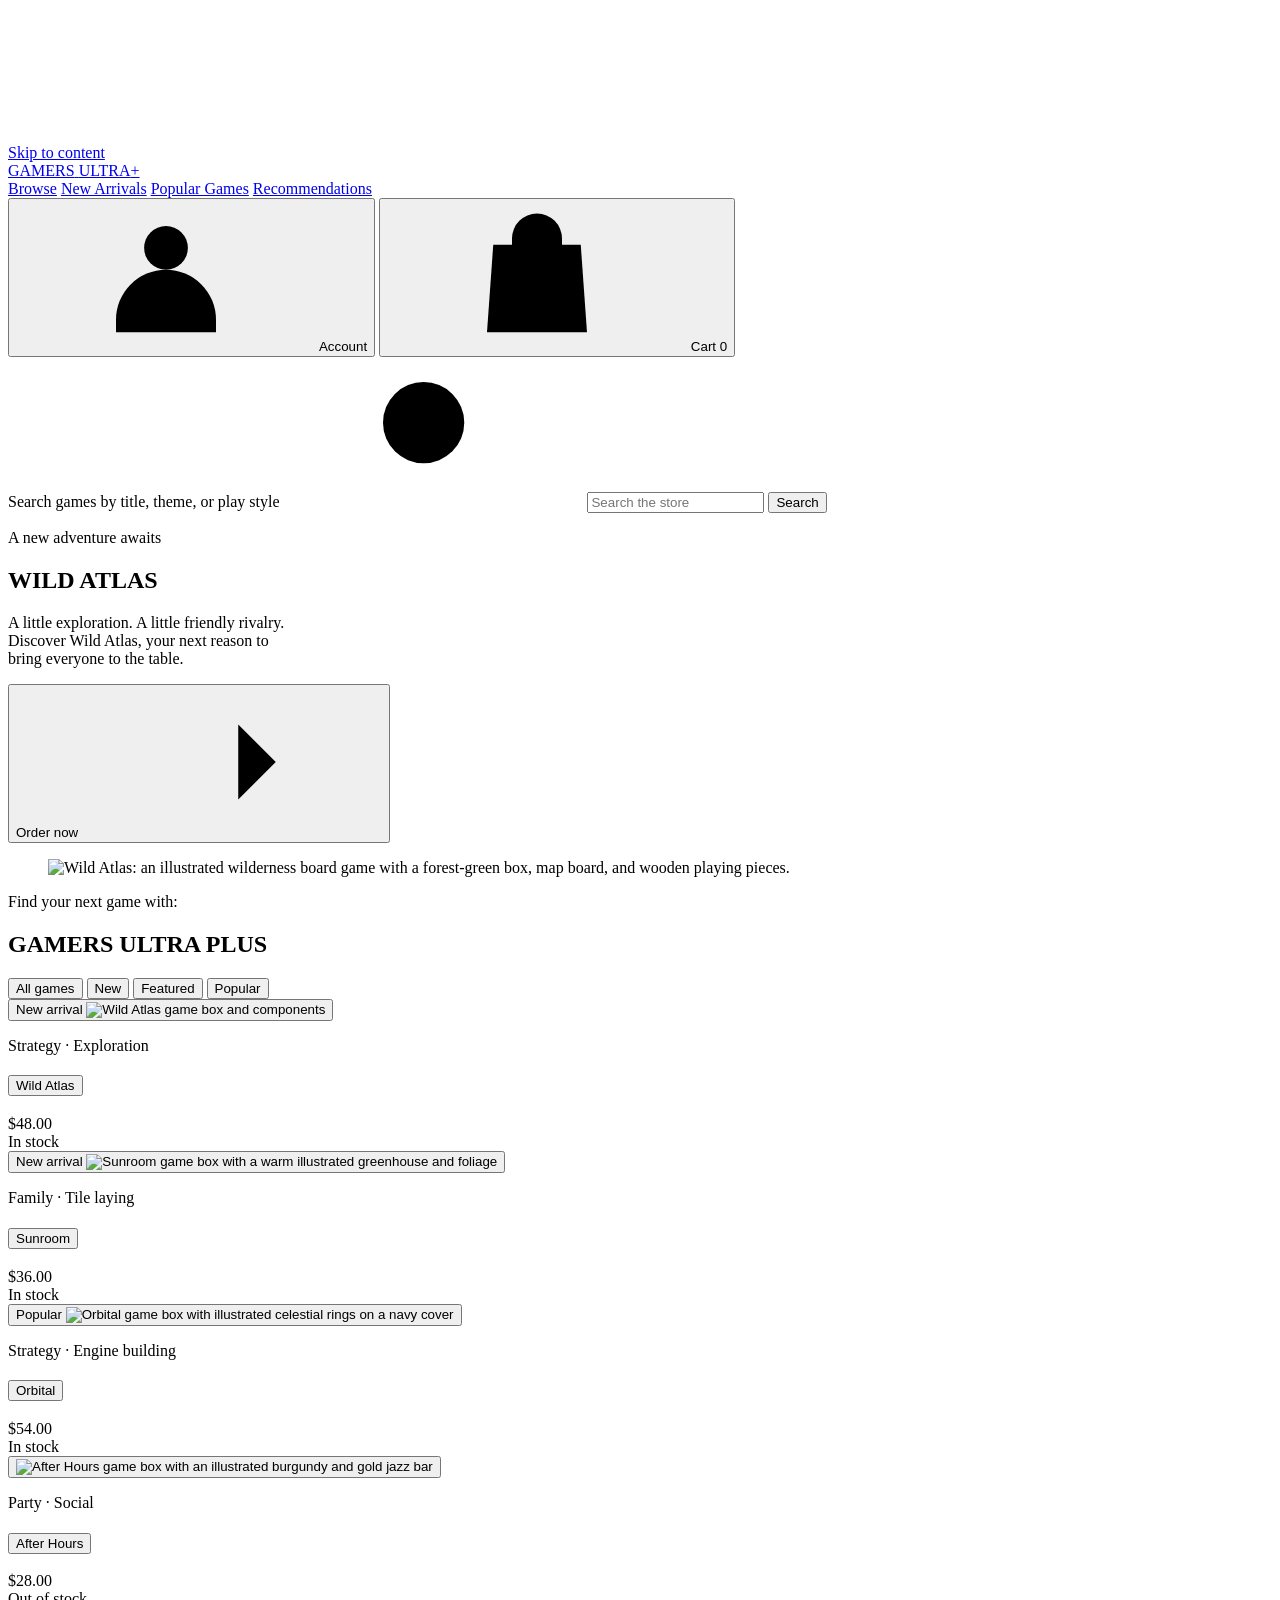
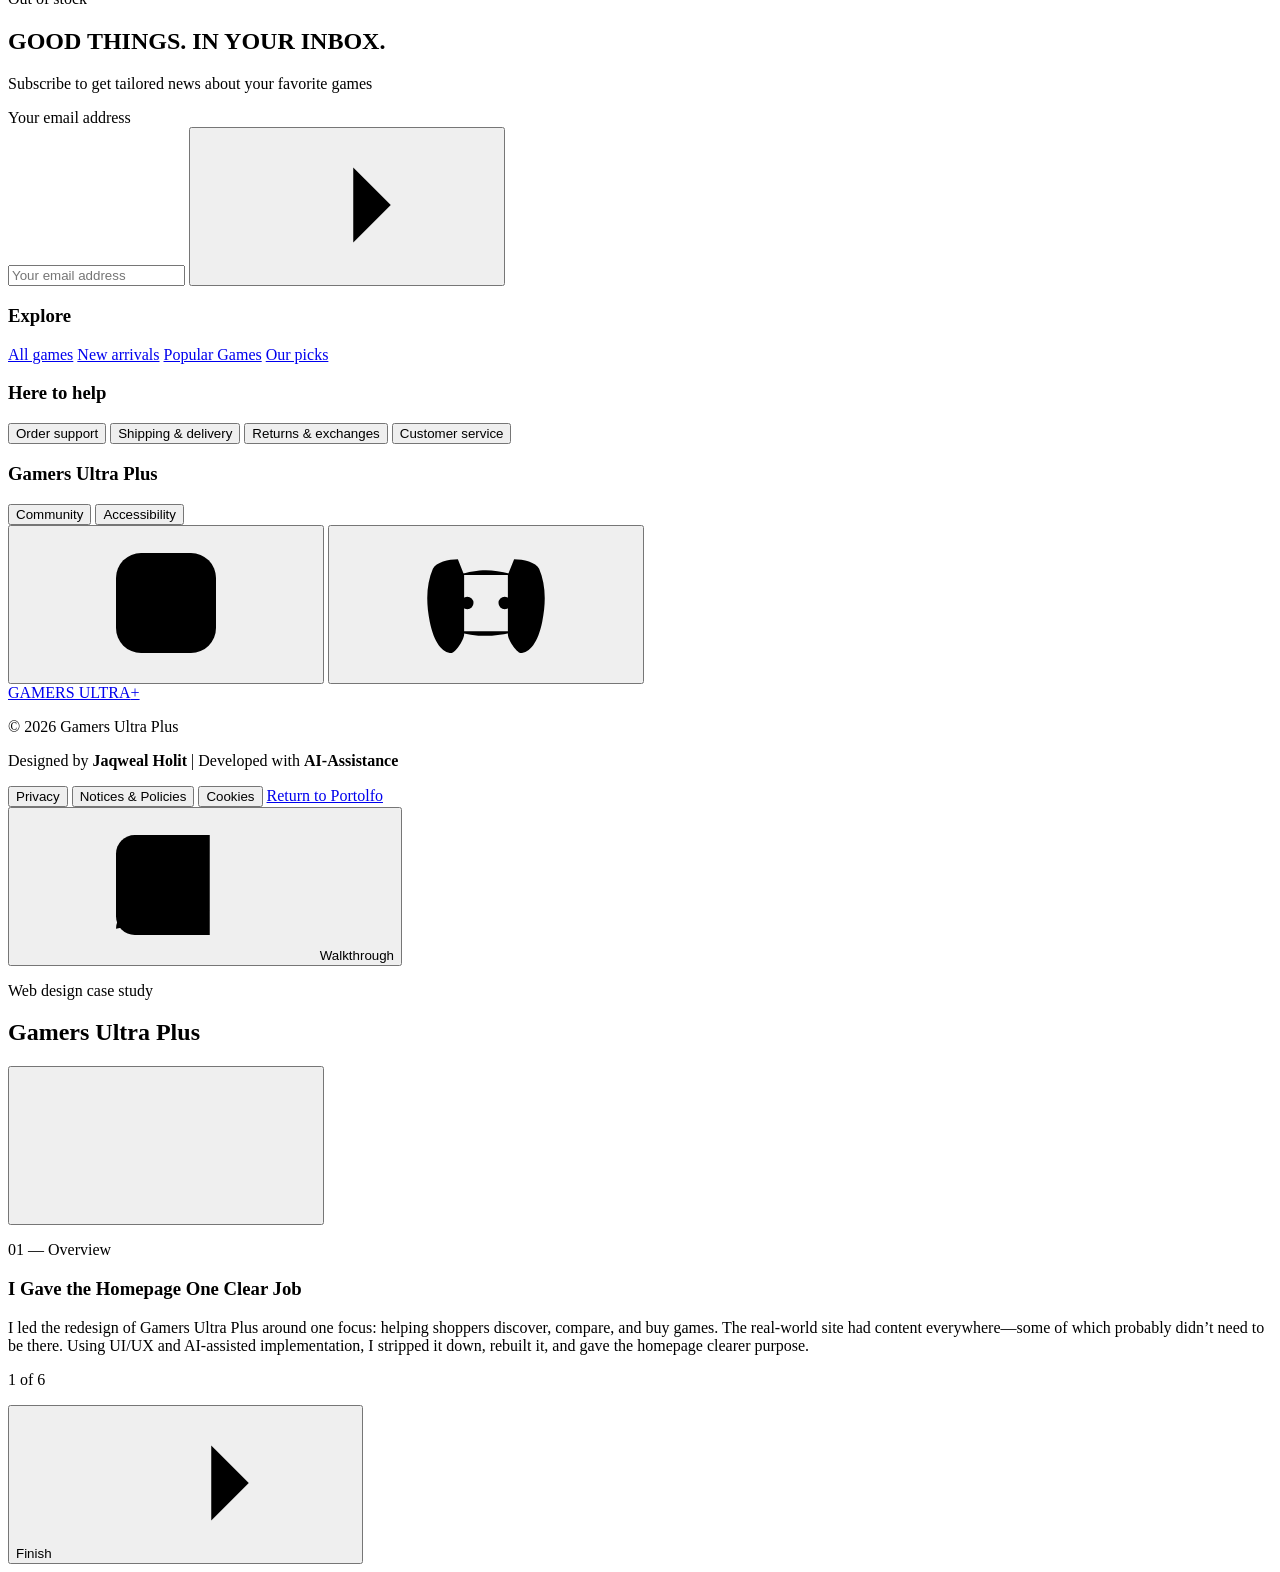
==== page/gup/index.html @ 357ac8dd "v3.2.4 Update Updating copy on portfolio and projects." ====
<!doctype html>
<html lang="en">
<head>
  <meta charset="UTF-8">
  <meta name="viewport" content="width=device-width, initial-scale=1">
  <meta name="theme-color" content="#17181B">
  <meta name="description" content="Find your next tabletop favourite at Gamers Ultra Plus. Discover a considered collection of board games for a great night around the table.">
  <title>Gamers Ultra Plus — Good games. Great company.</title>
  <link rel="icon" type="image/svg+xml" href="data:image/svg+xml,%3Csvg xmlns='http://www.w3.org/2000/svg' viewBox='0 0 32 32'%3E%3Crect width='32' height='32' fill='%2317181B'/%3E%3Cpath d='M14 6h4v8h8v4h-8v8h-4v-8H6v-4h8z' fill='%23F05A28'/%3E%3C/svg%3E">
  <link rel="preconnect" href="https://fonts.googleapis.com">
  <link rel="preconnect" href="https://fonts.gstatic.com" crossorigin>
  <link href="https://fonts.googleapis.com/css2?family=Barlow+Condensed:wght@600;700;800&family=Inter:wght@400;500;600;700&display=swap" rel="stylesheet">
  <link rel="stylesheet" href="../../css/motion.css">
  <link rel="stylesheet" href="../../css/gup.css">
</head>
<body>
  <a class="skip-link" href="#main">Skip to content</a>
  <!-- Reusable interface icons. Product artwork lives in assets/images. -->
  <svg class="icon-definitions" xmlns="http://www.w3.org/2000/svg" aria-hidden="true">
    <symbol id="i-search" viewBox="0 0 24 24"><circle cx="10.5" cy="10.5" r="6.5"/><path d="m16 16 5 5"/></symbol>
    <symbol id="i-person" viewBox="0 0 24 24"><circle cx="12" cy="7.5" r="3.5"/><path d="M4 21v-2a8 8 0 0 1 16 0v2"/></symbol>
    <symbol id="i-bag" viewBox="0 0 24 24"><path d="M5 7h14l1 14H4L5 7Z"/><path d="M8 8V6a4 4 0 0 1 8 0v2"/></symbol>
    <symbol id="i-arrow" viewBox="0 0 24 24"><path d="M4 12h15m-6-6 6 6-6 6"/></symbol>
    <symbol id="i-close" viewBox="0 0 24 24"><path d="m6 6 12 12M6 18 18 6"/></symbol>
    <symbol id="i-book-2" viewBox="0 0 24 24"><path d="M19 4v16H7a3 3 0 0 1-3-3V7a3 3 0 0 1 3-3h12Z"/><path d="M19 16H7a3 3 0 0 0-3 3"/></symbol>
    <symbol id="i-instagram" viewBox="0 0 24 24"><path d="M4 8a4 4 0 0 1 4-4h8a4 4 0 0 1 4 4v8a4 4 0 0 1-4 4H8a4 4 0 0 1-4-4Z"/><path d="M9 12a3 3 0 1 0 6 0 3 3 0 0 0-6 0"/><path d="M16.5 7.5v.01"/></symbol>
    <symbol id="i-discord" viewBox="0 0 24 24"><path d="M8 12a1 1 0 1 0 2 0 1 1 0 0 0-2 0M14 12a1 1 0 1 0 2 0 1 1 0 0 0-2 0"/><path d="M7.5 7.5c3.5-1 5.5-1 9 0M7 16.5c3.5 1 6.5 1 10 0"/><path d="M15.5 17c0 1 1.5 3 2 3 1.5 0 2.833-1.667 3.5-5 .667-3.333.5-6.167-.5-8.5-.5-1-2.5-1.5-4-1.5l-1 2.5M8.5 17c0 1-1.5 3-2 3-1.5 0-2.833-1.667-3.5-5C2.333 11.667 2.5 8.833 3.5 6.5c.5-1 2.5-1.5 4-1.5l1 2.5"/></symbol>
  </svg>

  <header class="site-header">
    <div class="header-main page-width">
      <div class="brand-navigation">
        <a class="wordmark" href="#" aria-label="Gamers Ultra Plus home">
          <span>GAMERS</span>
          <span>ULTRA<span class="brand-plus">+</span></span>
        </a>
        <nav class="primary-nav" aria-label="Primary navigation">
          <a href="#collection" data-nav-filter="all">Browse</a>
          <a href="#collection" data-nav-filter="new">New Arrivals</a>
          <a href="#collection" data-nav-filter="popular">Popular Games</a>
          <a href="#collection" data-nav-filter="featured">Recommendations</a>
        </nav>
      </div>
      <div class="header-actions">
        <button class="header-action" type="button" data-info="account">
          <svg class="icon" aria-hidden="true"><use href="#i-person"/></svg>
          <span>Account</span>
        </button>
        <button class="header-action" id="open-cart" type="button" aria-haspopup="dialog">
          <svg class="icon" aria-hidden="true"><use href="#i-bag"/></svg>
          <span>Cart</span>
          <span class="cart-count" id="cart-count">0</span>
        </button>
      </div>
    </div>
    <div class="search-row page-width">
      <form class="search" id="search-form" role="search">
        <label class="sr-only" for="search-input">Search games by title, theme, or play style</label>
        <svg class="icon" aria-hidden="true"><use href="#i-search"/></svg>
        <input id="search-input" type="search" placeholder="Search the store" autocomplete="off" maxlength="100" aria-controls="product-grid">
        <button type="submit">Search</button>
      </form>
    </div>
  </header>

  <main id="main">
    <section class="hero page-width" aria-labelledby="hero-title">
      <div class="hero-copy">
        <p class="eyebrow"><span class="small-rule"></span> A new adventure awaits</p>
        <h1 id="hero-title">WILD ATLAS</h1>
        <p class="hero-description">A little exploration. A little friendly rivalry.<br class="desktop-break"> Discover Wild Atlas, your next reason to<br class="desktop-break"> bring everyone to the table.</p>
        <button class="button button-primary" type="button" data-product="wild-atlas">
          Order now
          <svg class="icon" aria-hidden="true"><use href="#i-arrow"/></svg>
        </button>
      </div>
      <figure class="hero-visual">
        <img src="../../image/wild-atlas.webp" alt="Wild Atlas: an illustrated wilderness board game with a forest-green box, map board, and wooden playing pieces." width="1200" height="800" fetchpriority="high">
      </figure>
    </section>

    <section class="collection page-width" id="collection" aria-labelledby="collection-title">
      <div class="section-heading">
        <p class="eyebrow">Find your next game with:</p>
        <h2 id="collection-title">GAMERS ULTRA PLUS</h2>
      </div>
      <div class="collection-controls">
        <div class="filters" role="group" aria-label="Filter games">
          <button class="filter active" type="button" data-filter="all" aria-pressed="true">All games</button>
          <button class="filter" type="button" data-filter="new" aria-pressed="false">New</button>
          <button class="filter" type="button" data-filter="featured" aria-pressed="false">Featured</button>
          <button class="filter" type="button" data-filter="popular" aria-pressed="false">Popular</button>
          <span class="filter-indicator" aria-hidden="true"></span>
        </div>
      </div>
      <div class="product-grid" id="product-grid">
        <!-- script.js reads product records from these cards, keeping content in one place. -->
        <article class="product-card" data-id="wild-atlas" data-name="Wild Atlas" data-price="48" data-collection="new featured" data-keywords="strategy exploration adventure map wilderness family" data-players="2–4" data-time="45–60" data-age="10+" data-stock="in" data-description="Chart a path through an untamed landscape. Gather resources, connect distant landmarks, and build the most rewarding expedition. An approachable strategy game with a different journey every time you play.">
          <button class="product-image" type="button" data-product="wild-atlas" aria-label="View Wild Atlas">
            <span class="badge">New arrival</span>
            <img src="../../image/wild-atlas.webp" alt="Wild Atlas game box and components" width="1200" height="800" loading="lazy">
          </button>
          <p class="product-type">Strategy · Exploration</p>
          <div class="product-title-row">
            <h3><button type="button" data-product="wild-atlas">Wild Atlas</button></h3>
            <span class="price">$48.00</span>
          </div>
          <div class="product-bottom">
            <span class="availability">In stock</span>
          </div>
        </article>
        <article class="product-card" data-id="sunroom" data-name="Sunroom" data-price="36" data-collection="new featured" data-keywords="family nature plants garden tile laying relaxed" data-players="2–4" data-time="25–35" data-age="8+" data-stock="in" data-description="Make a little room for something green. Arrange plants, catch the best light, and grow a greenhouse full of character. A relaxed tile-laying game with quick turns and plenty of satisfying little decisions.">
          <button class="product-image" type="button" data-product="sunroom" aria-label="View Sunroom">
            <span class="badge">New arrival</span>
            <img src="../../image/sunroom.webp" alt="Sunroom game box with a warm illustrated greenhouse and foliage" width="900" height="900" loading="lazy">
          </button>
          <p class="product-type">Family · Tile laying</p>
          <div class="product-title-row">
            <h3><button type="button" data-product="sunroom">Sunroom</button></h3>
            <span class="price">$36.00</span>
          </div>
          <div class="product-bottom">
            <span class="availability">In stock</span>
          </div>
        </article>
        <article class="product-card" data-id="orbital" data-name="Orbital" data-price="54" data-collection="featured popular" data-keywords="strategy space science planets engine building" data-players="1–4" data-time="60–90" data-age="12+" data-stock="in" data-description="Build a network at the edge of the solar system. Balance precious resources, develop your space station, and time your next launch. A thoughtful engine-building game for solo explorers and competitive crews alike.">
          <button class="product-image" type="button" data-product="orbital" aria-label="View Orbital">
            <span class="badge">Popular</span>
            <img src="../../image/orbital.webp" alt="Orbital game box with illustrated celestial rings on a navy cover" width="900" height="900" loading="lazy">
          </button>
          <p class="product-type">Strategy · Engine building</p>
          <div class="product-title-row">
            <h3><button type="button" data-product="orbital">Orbital</button></h3>
            <span class="price">$54.00</span>
          </div>
          <div class="product-bottom">
            <span class="availability">In stock</span>
          </div>
        </article>
        <article class="product-card" data-id="after-hours" data-name="After Hours" data-price="28" data-collection="popular" data-keywords="party social cards music jazz city friends" data-players="3–8" data-time="20–30" data-age="14+" data-stock="out" data-description="The lights are low, the music is good, and everyone has a story. Read the room, trade clues, and find your people in a quick-playing social card game made for evenings that run a little longer.">
          <button class="product-image" type="button" data-product="after-hours" aria-label="View After Hours">
            <img src="../../image/after-hours.webp" alt="After Hours game box with an illustrated burgundy and gold jazz bar" width="900" height="900" loading="lazy">
          </button>
          <p class="product-type">Party · Social</p>
          <div class="product-title-row">
            <h3><button type="button" data-product="after-hours">After Hours</button></h3>
            <span class="price">$28.00</span>
          </div>
          <div class="product-bottom">
            <span class="availability unavailable">Out of stock</span>
          </div>
        </article>
      </div>
      <div class="empty-state" id="empty-state" hidden>
        <h3>No games found.</h3>
        <p>Try another title or theme, or clear your filters.</p>
        <button class="button button-secondary" id="reset-search" type="button">Show all games</button>
      </div>
      <noscript><p class="noscript-note">Enable JavaScript to search games, view details, or try the demonstration cart.</p></noscript>
    </section>
  </main>

  <footer class="site-footer">
    <div class="footer-dark" id="support">
      <div class="footer-main page-width">
        <div class="newsletter">
          <h2>GOOD THINGS. IN YOUR INBOX.</h2>
          <p>Subscribe to get tailored news about your favorite games</p>
          <form id="newsletter-form">
            <label class="sr-only" for="newsletter-email">Your email address</label>
            <div class="newsletter-field">
              <input id="newsletter-email" name="email" type="email" placeholder="Your email address" required maxlength="254" autocomplete="off" aria-describedby="newsletter-status">
              <button type="submit" aria-label="Subscribe to the newsletter">
                <svg class="icon" aria-hidden="true"><use href="#i-arrow"/></svg>
              </button>
            </div>
            <p class="newsletter-note" id="newsletter-status" role="status"></p>
          </form>
        </div>
        <div class="footer-column">
          <h3>Explore</h3>
          <a href="#collection" data-nav-filter="all">All games</a>
          <a href="#collection" data-nav-filter="new">New arrivals</a>
          <a href="#collection" data-nav-filter="popular">Popular Games</a>
          <a href="#collection" data-nav-filter="featured">Our picks</a>
        </div>
        <div class="footer-column">
          <h3>Here to help</h3>
          <button type="button" data-info="orders">Order support</button>
          <button type="button" data-info="shipping">Shipping &amp; delivery</button>
          <button type="button" data-info="returns">Returns &amp; exchanges</button>
          <button type="button" data-info="support">Customer service</button>
        </div>
        <div class="footer-column">
          <h3>Gamers Ultra Plus</h3>
          <button type="button" data-info="community">Community</button>
          <button type="button" data-info="accessibility">Accessibility</button>
          <div class="social-links">
            <button type="button" data-info="instagram" aria-label="Instagram">
              <svg class="icon social-icon" aria-hidden="true"><use href="#i-instagram"/></svg>
            </button>
            <button type="button" data-info="discord" aria-label="Discord">
              <svg class="icon social-icon" aria-hidden="true"><use href="#i-discord"/></svg>
            </button>
          </div>
        </div>
      </div>
      <div class="footer-bottom page-width">
        <div>
          <a class="footer-wordmark" href="#" aria-label="Gamers Ultra Plus home">GAMERS ULTRA<span>+</span></a>
          <p>© <span id="year">2026</span> Gamers Ultra Plus</p>
        </div>
        <p class="footer-credit">Designed by <b>Jaqweal Holit</b> | Developed with <b>AI-Assistance</b></p>
        <div class="footer-legal">
          <div>
            <button type="button" data-info="privacy">Privacy</button>
            <button type="button" data-info="terms">Notices & Policies</button>
            <button type="button" data-info="cookies">Cookies</button>
            <a href="../../">Return to Portolfo</a>
          </div>
        </div>
      </div>
    </div>
  </footer>

  <!-- Persistent portfolio case study guide. It stays separate from the retail prototype and can be dismissed at any time. -->
  <button
    class="case-study-launcher"
    id="case-study-launcher"
    type="button"
    aria-controls="case-study-guide"
    aria-expanded="false"
  >
    <svg class="icon" aria-hidden="true"><use href="#i-book-2"/></svg>
    <span>Walkthrough</span>
  </button>

  <aside
    class="case-study-guide"
    id="case-study-guide"
    aria-labelledby="case-study-title"
    aria-hidden="true"
    inert
  >
    <header class="case-study-header">
      <div>
        <p class="case-study-kicker">Web design case study</p>
        <h2 id="case-study-title">Gamers Ultra Plus</h2>
      </div>
      <button class="case-study-close" id="case-study-close" type="button" aria-label="Close case study">
        <svg class="icon" aria-hidden="true"><use href="#i-close"/></svg>
      </button>
    </header>

    <div class="case-study-message" id="case-study-message" aria-live="polite" aria-atomic="true">
      <p class="case-study-step-label" id="case-study-step-label"></p>
      <h3 id="case-study-step-title"></h3>
      <div class="case-study-copy" id="case-study-copy"></div>
    </div>

    <footer class="case-study-footer">
      <p class="case-study-progress" id="case-study-progress"></p>
      <div class="case-study-navigation" aria-label="Case study navigation">
        <button class="case-study-arrow case-study-arrow--previous" id="case-study-previous" type="button" aria-label="Previous case study step">
          <svg class="icon" aria-hidden="true"><use href="#i-arrow"/></svg>
        </button>
        <button class="case-study-arrow case-study-arrow--next" id="case-study-next" type="button" aria-label="Next case study step">
          <span class="case-study-finish-label" aria-hidden="true">Finish</span>
          <svg class="icon" aria-hidden="true"><use href="#i-arrow"/></svg>
        </button>
      </div>
    </footer>
  </aside>

  <span class="case-study-focus-frame" id="case-study-focus-frame" aria-hidden="true" hidden></span>

  <!-- Native dialogs keep all demonstration flows within this one homepage. -->
  <dialog class="product-dialog" id="product-dialog" aria-labelledby="detail-title">
    <button class="close-button" type="button" data-close aria-label="Close product details">
      <svg class="icon" aria-hidden="true"><use href="#i-close"/></svg>
    </button>
    <div class="detail-layout">
      <img id="detail-image" alt="" width="600" height="600">
      <div class="detail-copy">
        <p class="eyebrow" id="detail-type"></p>
        <h2 id="detail-title"></h2>
        <p class="detail-price" id="detail-price"></p>
        <p id="detail-description"></p>
        <dl class="detail-meta">
          <div><dt>Players</dt><dd id="detail-players"></dd></div>
          <div><dt>Playtime</dt><dd id="detail-time"></dd></div>
          <div><dt>Ages</dt><dd id="detail-age"></dd></div>
        </dl>
        <p id="detail-stock"></p>
        <button class="button button-primary" id="detail-add" type="button">Add to cart</button>
        <p class="detail-feedback" id="detail-feedback" role="status"></p>
      </div>
    </div>
  </dialog>

  <dialog class="cart-dialog" id="cart-dialog" aria-labelledby="cart-title">
    <div class="cart-heading">
      <h2 id="cart-title">YOUR CART</h2>
      <button class="close-button" type="button" data-close aria-label="Close cart">
        <svg class="icon" aria-hidden="true"><use href="#i-close"/></svg>
      </button>
    </div>
    <div id="cart-items" class="cart-items"></div>
    <div class="cart-summary" id="cart-summary">
      <p><span>Subtotal</span><strong id="cart-subtotal">$0.00</strong></p>
      <p class="cart-note">Shipping and taxes are not included.</p>
      <p class="demo-note">This is a portfolio demo. Checkout and payments are not enabled.</p>
      <button class="button button-primary" type="button" data-close>
        Continue browsing
        <svg class="icon" aria-hidden="true"><use href="#i-arrow"/></svg>
      </button>
    </div>
  </dialog>

  <dialog class="info-dialog" id="info-dialog" aria-labelledby="info-title">
    <button class="close-button" type="button" data-close aria-label="Close information">
      <svg class="icon" aria-hidden="true"><use href="#i-close"/></svg>
    </button>
    <p class="eyebrow">Gamers Ultra Plus</p>
    <h2 id="info-title"></h2>
    <div id="info-content"></div>
    <button class="button button-secondary" type="button" data-close>Back to browsing</button>
  </dialog>
  <script src="../../javascript/site/motion.js"></script>
  <script src="../../javascript/gup/gup.js"></script>
</body>
</html>
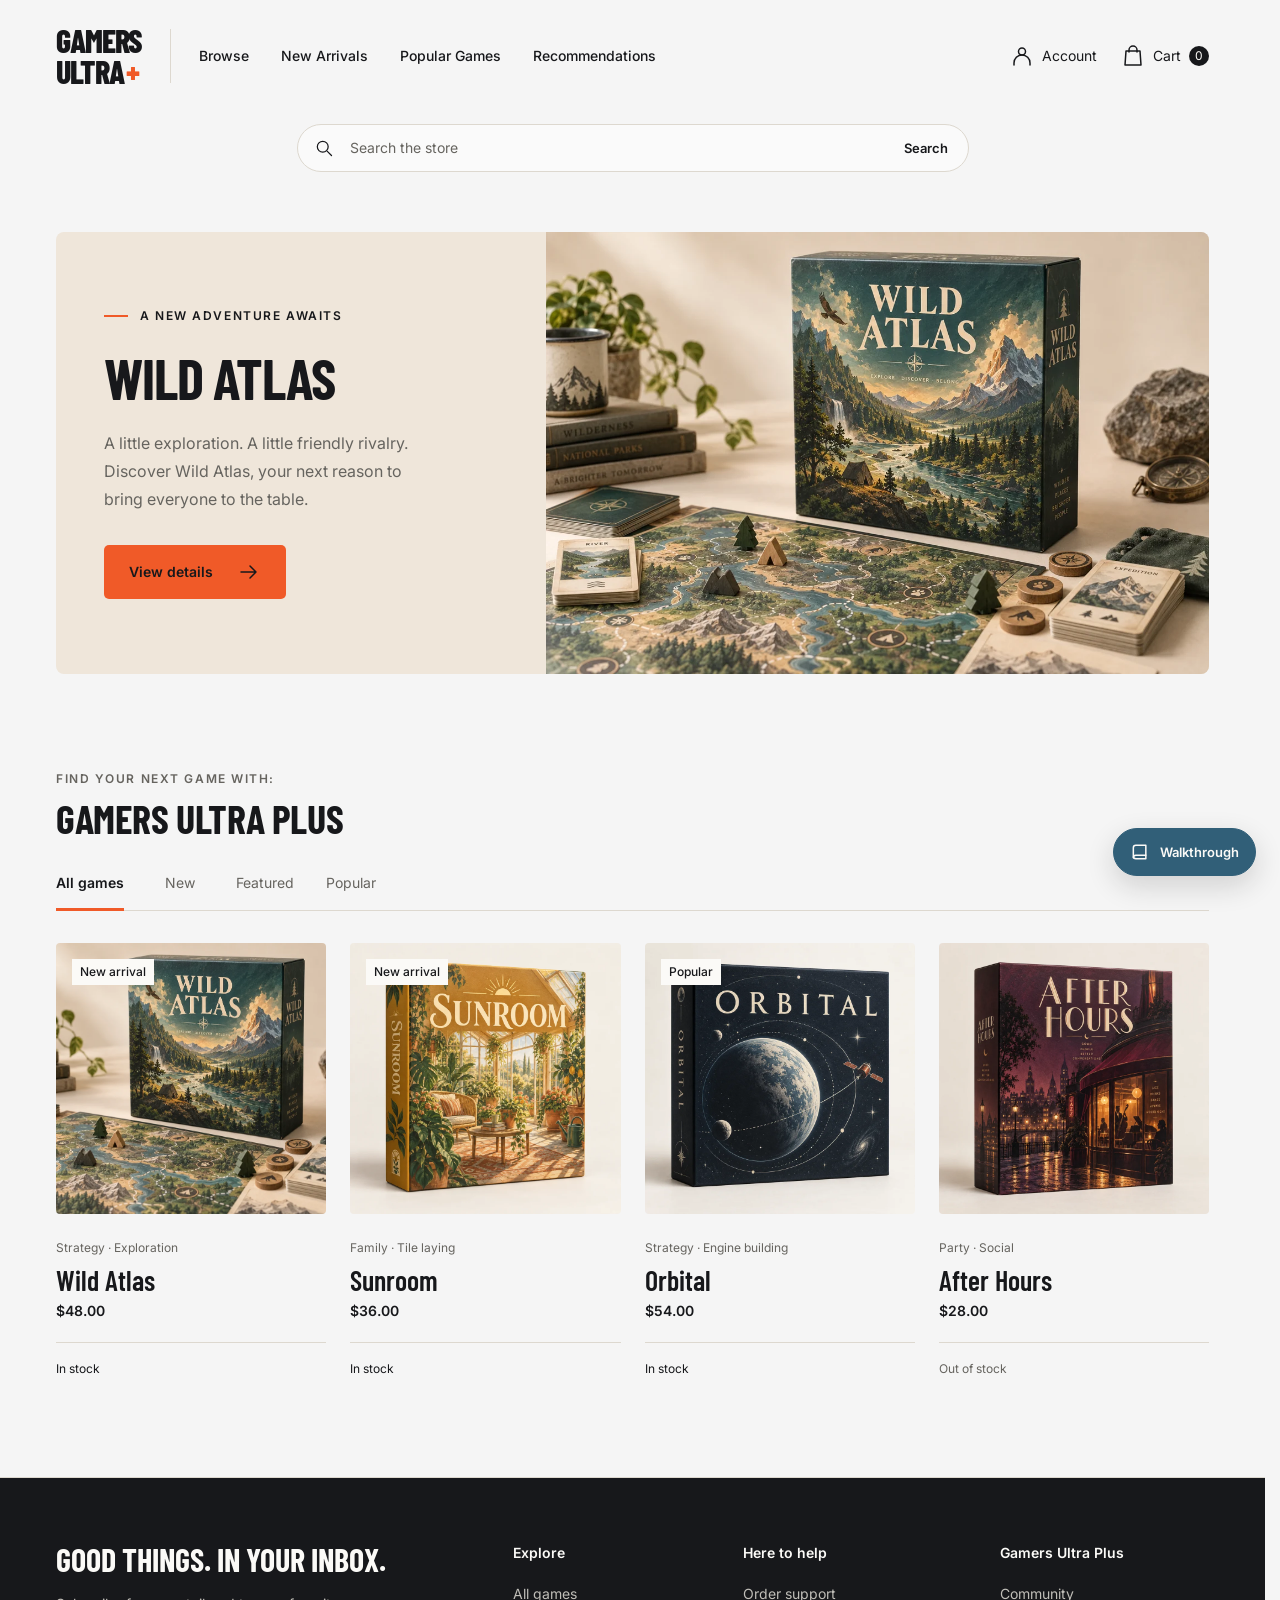
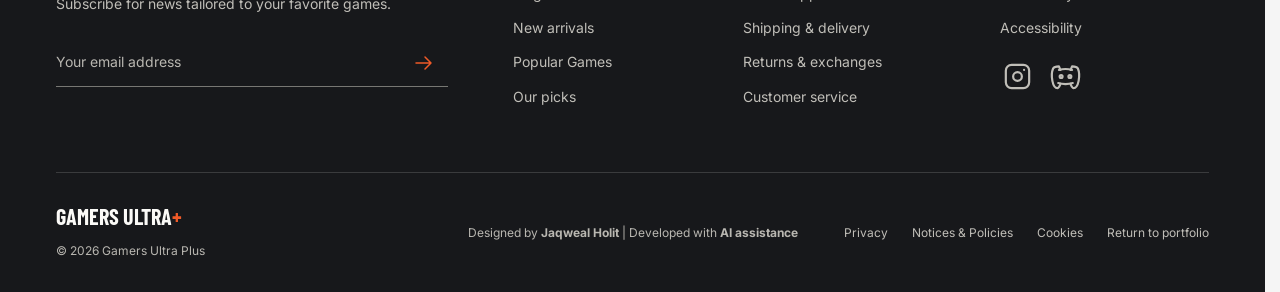
==== commit b3e71b95: "v4.0.0 Release Visual redesign of portfolio 4.0.0." ====
--- a/page/gup/index.html
+++ b/page/gup/index.html
@@ -4,14 +4,14 @@
   <meta charset="UTF-8">
   <meta name="viewport" content="width=device-width, initial-scale=1">
   <meta name="theme-color" content="#17181B">
-  <meta name="description" content="Find your next tabletop favourite at Gamers Ultra Plus. Discover a considered collection of board games for a great night around the table.">
+  <meta name="description" content="Find your next tabletop favorite at Gamers Ultra Plus. Discover a thoughtfully selected collection of board games for a great night around the table.">
   <title>Gamers Ultra Plus — Good games. Great company.</title>
   <link rel="icon" type="image/svg+xml" href="data:image/svg+xml,%3Csvg xmlns='http://www.w3.org/2000/svg' viewBox='0 0 32 32'%3E%3Crect width='32' height='32' fill='%2317181B'/%3E%3Cpath d='M14 6h4v8h8v4h-8v8h-4v-8H6v-4h8z' fill='%23F05A28'/%3E%3C/svg%3E">
   <link rel="preconnect" href="https://fonts.googleapis.com">
   <link rel="preconnect" href="https://fonts.gstatic.com" crossorigin>
   <link href="https://fonts.googleapis.com/css2?family=Barlow+Condensed:wght@600;700;800&family=Inter:wght@400;500;600;700&display=swap" rel="stylesheet">
-  <link rel="stylesheet" href="../../css/motion.css">
-  <link rel="stylesheet" href="../../css/gup.css">
+  <link rel="stylesheet" href="../../assets/css/motion.css">
+  <link rel="stylesheet" href="../../assets/css/gup.css">
 </head>
 <body>
   <a class="skip-link" href="#main">Skip to content</a>
@@ -70,12 +70,12 @@
         <h1 id="hero-title">WILD ATLAS</h1>
         <p class="hero-description">A little exploration. A little friendly rivalry.<br class="desktop-break"> Discover Wild Atlas, your next reason to<br class="desktop-break"> bring everyone to the table.</p>
         <button class="button button-primary" type="button" data-product="wild-atlas">
-          Order now
+          View details
           <svg class="icon" aria-hidden="true"><use href="#i-arrow"/></svg>
         </button>
       </div>
       <figure class="hero-visual">
-        <img src="../../image/wild-atlas.webp" alt="Wild Atlas: an illustrated wilderness board game with a forest-green box, map board, and wooden playing pieces." width="1200" height="800" fetchpriority="high">
+        <img src="../../assets/images/wild-atlas.webp" alt="Wild Atlas: an illustrated wilderness board game with a forest-green box, map board, and wooden playing pieces." width="1200" height="800" fetchpriority="high">
       </figure>
     </section>
 
@@ -94,11 +94,11 @@
         </div>
       </div>
       <div class="product-grid" id="product-grid">
-        <!-- script.js reads product records from these cards, keeping content in one place. -->
+        <!-- gup.js reads product records from these cards, keeping content in one place. -->
         <article class="product-card" data-id="wild-atlas" data-name="Wild Atlas" data-price="48" data-collection="new featured" data-keywords="strategy exploration adventure map wilderness family" data-players="2–4" data-time="45–60" data-age="10+" data-stock="in" data-description="Chart a path through an untamed landscape. Gather resources, connect distant landmarks, and build the most rewarding expedition. An approachable strategy game with a different journey every time you play.">
           <button class="product-image" type="button" data-product="wild-atlas" aria-label="View Wild Atlas">
             <span class="badge">New arrival</span>
-            <img src="../../image/wild-atlas.webp" alt="Wild Atlas game box and components" width="1200" height="800" loading="lazy">
+            <img src="../../assets/images/wild-atlas.webp" alt="Wild Atlas game box and components" width="1200" height="800" loading="lazy">
           </button>
           <p class="product-type">Strategy · Exploration</p>
           <div class="product-title-row">
@@ -112,7 +112,7 @@
         <article class="product-card" data-id="sunroom" data-name="Sunroom" data-price="36" data-collection="new featured" data-keywords="family nature plants garden tile laying relaxed" data-players="2–4" data-time="25–35" data-age="8+" data-stock="in" data-description="Make a little room for something green. Arrange plants, catch the best light, and grow a greenhouse full of character. A relaxed tile-laying game with quick turns and plenty of satisfying little decisions.">
           <button class="product-image" type="button" data-product="sunroom" aria-label="View Sunroom">
             <span class="badge">New arrival</span>
-            <img src="../../image/sunroom.webp" alt="Sunroom game box with a warm illustrated greenhouse and foliage" width="900" height="900" loading="lazy">
+            <img src="../../assets/images/sunroom.webp" alt="Sunroom game box with a warm illustrated greenhouse and foliage" width="900" height="900" loading="lazy">
           </button>
           <p class="product-type">Family · Tile laying</p>
           <div class="product-title-row">
@@ -126,7 +126,7 @@
         <article class="product-card" data-id="orbital" data-name="Orbital" data-price="54" data-collection="featured popular" data-keywords="strategy space science planets engine building" data-players="1–4" data-time="60–90" data-age="12+" data-stock="in" data-description="Build a network at the edge of the solar system. Balance precious resources, develop your space station, and time your next launch. A thoughtful engine-building game for solo explorers and competitive crews alike.">
           <button class="product-image" type="button" data-product="orbital" aria-label="View Orbital">
             <span class="badge">Popular</span>
-            <img src="../../image/orbital.webp" alt="Orbital game box with illustrated celestial rings on a navy cover" width="900" height="900" loading="lazy">
+            <img src="../../assets/images/orbital.webp" alt="Orbital game box with illustrated celestial rings on a navy cover" width="900" height="900" loading="lazy">
           </button>
           <p class="product-type">Strategy · Engine building</p>
           <div class="product-title-row">
@@ -139,7 +139,7 @@
         </article>
         <article class="product-card" data-id="after-hours" data-name="After Hours" data-price="28" data-collection="popular" data-keywords="party social cards music jazz city friends" data-players="3–8" data-time="20–30" data-age="14+" data-stock="out" data-description="The lights are low, the music is good, and everyone has a story. Read the room, trade clues, and find your people in a quick-playing social card game made for evenings that run a little longer.">
           <button class="product-image" type="button" data-product="after-hours" aria-label="View After Hours">
-            <img src="../../image/after-hours.webp" alt="After Hours game box with an illustrated burgundy and gold jazz bar" width="900" height="900" loading="lazy">
+            <img src="../../assets/images/after-hours.webp" alt="After Hours game box with an illustrated burgundy and gold jazz bar" width="900" height="900" loading="lazy">
           </button>
           <p class="product-type">Party · Social</p>
           <div class="product-title-row">
@@ -165,7 +165,7 @@
       <div class="footer-main page-width">
         <div class="newsletter">
           <h2>GOOD THINGS. IN YOUR INBOX.</h2>
-          <p>Subscribe to get tailored news about your favorite games</p>
+          <p>Subscribe for news tailored to your favorite games.</p>
           <form id="newsletter-form">
             <label class="sr-only" for="newsletter-email">Your email address</label>
             <div class="newsletter-field">
@@ -210,13 +210,13 @@
           <a class="footer-wordmark" href="#" aria-label="Gamers Ultra Plus home">GAMERS ULTRA<span>+</span></a>
           <p>© <span id="year">2026</span> Gamers Ultra Plus</p>
         </div>
-        <p class="footer-credit">Designed by <b>Jaqweal Holit</b> | Developed with <b>AI-Assistance</b></p>
+          <p class="footer-credit">Designed by <b>Jaqweal Holit</b> | Developed with <b>AI assistance</b></p>
         <div class="footer-legal">
           <div>
             <button type="button" data-info="privacy">Privacy</button>
-            <button type="button" data-info="terms">Notices & Policies</button>
+            <button type="button" data-info="terms">Notices &amp; Policies</button>
             <button type="button" data-info="cookies">Cookies</button>
-            <a href="../../">Return to Portolfo</a>
+            <a href="../../">Return to portfolio</a>
           </div>
         </div>
       </div>
@@ -326,7 +326,6 @@
     <div id="info-content"></div>
     <button class="button button-secondary" type="button" data-close>Back to browsing</button>
   </dialog>
-  <script src="../../javascript/site/motion.js"></script>
-  <script src="../../javascript/gup/gup.js"></script>
+  <script src="../../assets/js/gup.js"></script>
 </body>
 </html>
--- a/assets/css/motion.css
+++ b/assets/css/motion.css
@@ -0,0 +1,56 @@
+@charset "UTF-8";
+
+/* --------------------------------------------------------------------------
+   Shared large-screen motion
+   -------------------------------------------------------------------------- */
+
+:root {
+  --site-page-transition-duration: 340ms;
+  --site-modal-transition-duration: 300ms;
+  --site-modal-enter-easing: ease-out;
+  --site-modal-exit-easing: ease-in;
+  --site-modal-travel: 12px;
+  --site-modal-scale: 0.985;
+}
+
+@media (min-width: 75rem) and (hover: hover) and (pointer: fine) and (prefers-reduced-motion: no-preference) {
+  body {
+    animation: site-page-dissolve-in var(--site-page-transition-duration) linear
+      both;
+  }
+
+  .concept-modal {
+    transition:
+      opacity var(--site-modal-transition-duration) var(--site-modal-exit-easing),
+      visibility 0s linear var(--site-modal-transition-duration);
+  }
+
+  .concept-modal.is-open {
+    transition:
+      opacity var(--site-modal-transition-duration) var(--site-modal-enter-easing),
+      visibility 0s linear 0s;
+  }
+
+  .concept-modal__dialog {
+    transform:
+      translateY(calc(var(--concept-modal-optical-offset) + var(--site-modal-travel)))
+      scale(var(--site-modal-scale));
+    transition: transform var(--site-modal-transition-duration)
+      var(--site-modal-exit-easing);
+  }
+
+  .concept-modal.is-open .concept-modal__dialog {
+    transform: translateY(var(--concept-modal-optical-offset)) scale(1);
+    transition-timing-function: var(--site-modal-enter-easing);
+  }
+}
+
+@keyframes site-page-dissolve-in {
+  from {
+    opacity: 0;
+  }
+
+  to {
+    opacity: 1;
+  }
+}
--- a/assets/css/gup.css
+++ b/assets/css/gup.css
@@ -0,0 +1,1580 @@
+@charset "UTF-8";
+
+/* GAMERS ULTRA PLUS — desktop homepage
+   Edit the shared tokens here first. No build tools are required. */
+
+:root {
+  --ink: #17181b;
+  --cream: #fafafa;
+  --paper: #fbfaf7;
+  --text-secondary: #66645f;
+  --border: #ddd8cf;
+  --orange: #f05a28;
+  --orange-dark: #c7441c;
+  --guide-blue: #315f78;
+  --guide-blue-dark: #274e64;
+  --display: "Barlow Condensed", "Arial Narrow", Impact, sans-serif;
+  --body: "Inter", Arial, sans-serif;
+  --page-width: 1376px;
+}
+
+* {
+  box-sizing: border-box;
+}
+
+html {
+  scroll-behavior: smooth;
+  scroll-padding-top: 24px;
+  scrollbar-gutter: stable;
+}
+
+body {
+  margin: 0;
+  color: var(--ink);
+  background: whitesmoke;
+  font: 400 1rem/1.6 var(--body);
+}
+
+body.dialog-open {
+  overflow: hidden;
+}
+
+button, input {
+  font: inherit;
+}
+
+button, a {
+  -webkit-tap-highlight-color: transparent;
+  transition: color 0.16s ease, background-color 0.16s ease, border-color 0.16s ease;
+}
+
+button {
+  color: inherit;
+  cursor: pointer;
+  border: 0;
+  background: none;
+}
+
+button:disabled {
+  cursor: not-allowed;
+}
+
+a {
+  color: inherit;
+  text-decoration: none;
+}
+
+button, a, input {
+  touch-action: manipulation;
+}
+
+:focus-visible {
+  outline: 2px solid var(--orange-dark);
+  outline-offset: 5px;
+}
+
+img {
+  display: block;
+  max-width: 100%;
+}
+
+figure, h1, h2, h3, p {
+  margin: 0;
+}
+
+[hidden] {
+  display: none !important;
+}
+
+.page-width {
+  width: calc(100% - 112px);
+  max-width: var(--page-width);
+  margin-inline: auto;
+}
+
+.sr-only {
+  position: absolute;
+  width: 1px;
+  height: 1px;
+  padding: 0;
+  margin: -1px;
+  overflow: hidden;
+  clip-path: inset(50%);
+  white-space: nowrap;
+  border: 0;
+}
+
+.skip-link {
+  position: fixed;
+  top: -100px;
+  left: 16px;
+  padding: 12px 24px;
+  background: var(--ink);
+  color: var(--paper);
+  z-index: 20;
+}
+
+.skip-link:focus {
+  top: 16px;
+}
+
+.icon-definitions {
+  position: absolute;
+  width: 0;
+  height: 0;
+  overflow: hidden;
+}
+
+.icon {
+  width: 24px;
+  height: 24px;
+  flex: 0 0 24px;
+  fill: none;
+  stroke: currentColor;
+  stroke-width: 1.5;
+  stroke-linecap: round;
+  stroke-linejoin: round;
+}
+
+.eyebrow {
+  font-size: 0.75rem;
+  font-weight: 600;
+  letter-spacing: 0.13em;
+  text-transform: uppercase;
+  line-height: 1.5;
+}
+
+h1, h2, h3 {
+  line-height: 1.1;
+}
+
+h1, h2 {
+  font-family: var(--display);
+  font-weight: 700;
+}
+
+.button {
+  min-height: 48px;
+  display: inline-flex;
+  align-items: center;
+  justify-content: center;
+  gap: 24px;
+  padding: 14px 24px;
+  font-size: 0.875rem;
+  line-height: 1.4;
+  font-weight: 600;
+  border: 1px solid transparent;
+}
+
+/* Ink on the bright orange preserves small-text contrast. Hover uses white on dark orange. */
+
+.button-primary {
+  background: var(--orange);
+  color: var(--ink);
+}
+
+.button-primary:hover {
+  background: var(--orange-dark);
+  color: white;
+}
+
+.hero .button-primary, #detail-add {
+  border-radius: 5px;
+}
+
+.button-secondary {
+  border-color: var(--ink);
+}
+
+.button-secondary:hover {
+  background: var(--ink);
+  color: var(--paper);
+}
+
+.button:disabled {
+  background: var(--border);
+  color: var(--text-secondary);
+}
+
+/* 01 — Header: brand and discovery lead; search remains the dominant utility. */
+
+.site-header {
+  background: whitesmoke;
+}
+
+.header-main {
+  display: flex;
+  align-items: center;
+  gap: 64px;
+  min-height: 112px;
+}
+
+.brand-navigation {
+  display: flex;
+  align-items: center;
+  min-width: 0;
+}
+
+.wordmark {
+  flex: 0 0 20px;
+  font-family: var(--display);
+  font-weight: 800;
+  font-size: 2rem;
+  line-height: 0.85;
+  letter-spacing: -0.035em;
+}
+
+.wordmark > span {
+  display: block;
+}
+
+.wordmark > span + span {
+  margin-top: 3px;
+}
+
+.brand-plus {
+  color: var(--orange);
+  margin-left: 3px;
+}
+
+.primary-nav {
+  display: flex;
+  align-items: center;
+  gap: 32px;
+  border-left: 1px solid var(--border);
+  margin-left: 28px;
+  padding-left: 28px;
+}
+
+.primary-nav a {
+  padding: 16px 0;
+  font-size: 0.875rem;
+  font-weight: 500;
+  line-height: 1.6;
+  white-space: nowrap;
+}
+
+.primary-nav a:hover {
+  color: var(--orange-dark);
+}
+
+.search-row {
+  display: flex;
+  justify-content: center;
+  align-items: center;
+  min-height: 72px;
+}
+
+.search {
+  display: flex;
+  align-items: center;
+  flex: 1;
+  gap: 16px;
+  background: var(--cream);
+  border: 1px solid var(--border);
+  border-radius: 999px;
+  min-height: 48px;
+  padding-left: 16px;
+  max-width: 672px;
+  overflow: hidden;
+}
+
+.search .icon {
+  width: 20px;
+  height: 20px;
+  flex-basis: 20px;
+}
+
+.search input {
+  width: 100%;
+  min-width: 0;
+  padding: 12px 0;
+  background: transparent;
+  border: 0;
+  color: var(--ink);
+  font-size: 0.875rem;
+}
+
+input::placeholder {
+  color: var(--text-secondary);
+  opacity: 1;
+}
+
+.search input:focus {
+  outline: none;
+}
+
+.search button {
+  font-size: 0.8125rem;
+  font-weight: 600;
+  padding: 12px 20px;
+  min-height: 46px;
+}
+
+.search button:hover {
+  background: var(--border);
+}
+
+.header-actions {
+  display: flex;
+  margin-left: auto;
+  gap: 24px;
+}
+
+.header-action {
+  display: flex;
+  align-items: center;
+  gap: 8px;
+  padding: 8px 0;
+  white-space: nowrap;
+  font-size: 0.875rem;
+}
+
+.header-action:hover {
+  color: var(--orange-dark);
+}
+
+.cart-count {
+  width: 20px;
+  min-width: 20px;
+  height: 20px;
+  border-radius: 50%;
+  background: var(--ink);
+  color: var(--paper);
+  display: grid;
+  place-items: center;
+  font-size: 0.75rem;
+  line-height: 1;
+}
+
+.cart-count.is-updated {
+  animation: cart-count-confirm 0.18s ease-out;
+}
+
+/* 02 — Hero: one message, one visual, one action. */
+
+.hero {
+  display: grid;
+  grid-template-columns: 0.85fr 1.15fr;
+  align-items: center;
+  margin-block: 48px 96px;
+  background: #efe6da;
+  border-radius: 8px;
+  overflow: hidden;
+}
+
+.hero-copy {
+  padding: 48px 16px 48px 48px;
+  position: relative;
+  z-index: 1;
+  animation: hero-copy-in 0.44s cubic-bezier(0.22, 1, 0.36, 1) both;
+}
+
+.hero-copy .eyebrow {
+  display: flex;
+  align-items: center;
+  gap: 12px;
+  margin-bottom: 24px;
+}
+
+.small-rule {
+  width: 24px;
+  height: 2px;
+  background: var(--orange);
+}
+
+.hero h1 {
+  font-size: clamp(3.5rem, 4.45vw, 4rem);
+  letter-spacing: -0.018em;
+  line-height: 0.99;
+}
+
+.hero-description {
+  color: var(--text-secondary);
+  font-size: 1rem;
+  line-height: 1.75;
+  margin-block: 24px 32px;
+}
+
+.hero-visual {
+  align-self: stretch;
+  display: flex;
+  flex-direction: column;
+  overflow: hidden;
+  animation: hero-visual-in 0.5s cubic-bezier(0.22, 1, 0.36, 1) 0.04s both;
+}
+
+.hero-visual > img {
+  width: 100%;
+  height: 100%;
+  flex: 1;
+  min-height: 360px;
+  object-fit: cover;
+}
+
+@keyframes hero-copy-in {
+  from {
+    opacity: 0;
+    transform: translateY(6px);
+  }
+}
+
+@keyframes hero-visual-in {
+  from {
+    opacity: 0;
+    transform: scale(1.008);
+  }
+}
+
+/* 03 — One collection, filtered in place. */
+
+.collection {
+  margin-bottom: 96px;
+}
+
+.section-heading .eyebrow {
+  color: var(--text-secondary);
+  margin-bottom: 8px;
+}
+
+.section-heading h2 {
+  font-size: 2.5rem;
+  letter-spacing: -0.01em;
+}
+
+.collection-controls {
+  border-bottom: 1px solid var(--border);
+  margin-block: 32px;
+}
+
+.filters {
+  position: relative;
+  display: flex;
+  gap: 32px;
+}
+
+.filter {
+  position: relative;
+  font-size: 0.875rem;
+  padding: 0 0 16px;
+  min-width: 48px;
+  color: var(--text-secondary);
+}
+
+.filter:hover {
+  color: var(--ink);
+}
+
+.filter.active {
+  color: var(--ink);
+  font-weight: 600;
+}
+
+.filter-indicator {
+  position: absolute;
+  bottom: -1px;
+  left: 0;
+  height: 3px;
+  background: var(--orange);
+  pointer-events: none;
+  transition: width 0.2s cubic-bezier(0.22, 1, 0.36, 1), transform 0.18s cubic-bezier(0.22, 1, 0.36, 1);
+}
+
+.product-grid {
+  display: grid;
+  grid-template-columns: repeat(4, minmax(0, 1fr));
+  gap: 24px;
+}
+
+.product-card {
+  min-width: 0;
+}
+
+.product-card, .empty-state {
+  transition: opacity 0.1s ease-in-out, transform 0.13s ease-in-out;
+}
+
+.product-card.is-filtering-out,
+.empty-state.is-filtering-out,
+.product-card.is-filtering-in,
+.empty-state.is-filtering-in {
+  opacity: 0;
+  transform: translateY(4px);
+}
+
+.product-image {
+  position: relative;
+  display: block;
+  width: 100%;
+  aspect-ratio: 1;
+  padding: 0;
+  overflow: hidden;
+  background: var(--cream);
+  border-radius: 4px;
+  margin-bottom: 24px;
+}
+
+.product-image > img {
+  width: 100%;
+  height: 100%;
+  object-fit: cover;
+  transition: transform 0.3s ease;
+}
+
+.product-image:hover > img {
+  transform: scale(1.035);
+}
+
+.product-card[data-id="wild-atlas"] .product-image > img {
+  object-position: 58% 50%;
+}
+
+.badge {
+  position: absolute;
+  z-index: 1;
+  top: 16px;
+  left: 16px;
+  background: var(--paper);
+  padding: 4px 8px;
+  font-size: 0.75rem;
+  line-height: 1.5;
+  font-weight: 500;
+}
+
+.product-type {
+  font-size: 0.75rem;
+  color: var(--text-secondary);
+  margin-bottom: 8px;
+}
+
+.product-title-row {
+  display: flex;
+  flex-direction: column;
+  align-items: flex-start;
+  gap: 4px;
+}
+
+.product-title-row h3 {
+  font-family: var(--display);
+  font-size: 1.75rem;
+  font-weight: 600;
+  line-height: 1.1;
+}
+
+.product-title-row h3 button {
+  padding: 0;
+  text-align: left;
+  font: inherit;
+}
+
+.product-title-row h3 button:hover {
+  color: var(--orange-dark);
+}
+
+.price {
+  font-size: 0.875rem;
+  font-weight: 600;
+  white-space: nowrap;
+}
+
+.product-bottom {
+  border-top: 1px solid var(--border);
+  margin-top: 20px;
+  padding-top: 12px;
+}
+
+.availability {
+  font-size: 0.75rem;
+}
+
+.unavailable {
+  color: var(--text-secondary);
+}
+
+.empty-state {
+  padding: 64px 24px;
+  text-align: center;
+  background: var(--cream);
+}
+
+.empty-state h3 {
+  font-family: var(--display);
+  font-size: 2rem;
+}
+
+.empty-state p {
+  color: var(--text-secondary);
+  margin-block: 16px 24px;
+}
+
+.noscript-note {
+  padding-top: 24px;
+}
+
+/* 04 — Footer */
+
+.site-footer {
+  border-top: 1px solid var(--border);
+}
+
+.footer-dark {
+  background: var(--ink);
+  color: var(--paper);
+}
+
+.footer-main {
+  display: grid;
+  grid-template-columns: 2.25fr 1fr 1.15fr 1.15fr;
+  gap: 48px;
+  padding-block: 64px;
+}
+
+.newsletter {
+  max-width: 392px;
+}
+
+.newsletter h2 {
+  font-size: 2rem;
+  line-height: 1.1;
+}
+
+.newsletter > p:not(.eyebrow) {
+  font-size: 0.875rem;
+  color: #c0beb8;
+  margin-top: 16px;
+}
+
+.newsletter-field {
+  display: flex;
+  border-bottom: 1px solid #777773;
+  margin-top: 24px;
+  min-height: 48px;
+}
+
+.newsletter-field input {
+  min-width: 0;
+  width: 100%;
+  color: var(--paper);
+  background: transparent;
+  border: 0;
+  padding: 12px 0;
+  font-size: 0.875rem;
+}
+
+.newsletter-field input::placeholder {
+  color: #b9b7b1;
+}
+
+.newsletter-field input:focus {
+  outline: none;
+}
+
+.newsletter-field button {
+  width: 48px;
+  flex: 0 0 48px;
+  display: grid;
+  place-items: center;
+  color: var(--orange);
+}
+
+.newsletter-field button:hover {
+  color: var(--paper);
+}
+
+.newsletter-note:not(:empty) {
+  margin-top: 12px;
+  color: #b9b7b1;
+  font-size: 0.75rem;
+  line-height: 1.6;
+}
+
+.footer-column {
+  display: flex;
+  flex-direction: column;
+  align-items: flex-start;
+  gap: 12px;
+}
+
+.footer-column h3 {
+  font-size: 0.875rem;
+  line-height: 1.5;
+  font-weight: 600;
+  margin-bottom: 8px;
+}
+
+.footer-column a, .footer-column button {
+  color: #c0beb8;
+  padding: 0;
+  text-align: left;
+  font-size: 0.875rem;
+  line-height: 1.6;
+}
+
+.footer-column a:hover,
+.footer-column button:hover,
+.footer-legal a:hover,
+.footer-legal button:hover {
+  color: white;
+  text-decoration: underline;
+  text-underline-offset: 4px;
+}
+
+.social-links {
+  display: flex;
+  flex-wrap: wrap;
+  gap: 16px;
+  padding-top: 8px;
+}
+
+.social-links button {
+  display: grid;
+  place-items: center;
+  width: 32px;
+  height: 32px;
+}
+
+.social-links button:hover {
+  text-decoration: none;
+}
+
+.social-icon {
+  width: 35px;
+  height: 35px;
+  flex-basis: 20px;
+}
+
+.footer-bottom {
+  display: grid;
+  grid-template-columns: minmax(0, 1fr) auto minmax(0, 1fr);
+  align-items: center;
+  gap: 32px;
+  border-top: 1px solid #3a3b3d;
+  padding-block: 32px;
+}
+
+.footer-wordmark {
+  font-family: var(--display);
+  font-size: 1.375rem;
+  font-weight: 700;
+  line-height: 1;
+}
+
+.footer-wordmark span {
+  color: var(--orange);
+}
+
+.footer-bottom p {
+  margin-top: 8px;
+  font-size: 0.75rem;
+  color: #b9b7b1;
+}
+
+.footer-bottom .footer-credit {
+  margin-top: 0;
+  text-align: center;
+}
+
+.footer-legal {
+  justify-self: end;
+}
+
+.footer-legal > div {
+  display: flex;
+  gap: 24px;
+}
+
+.footer-legal a, .footer-legal button {
+  font-size: 0.75rem;
+  color: #c0beb8;
+  padding: 0;
+}
+
+/* 05 — Portfolio case study guide: persistent, contextual, and visually subordinate to the store. */
+
+.case-study-launcher {
+  position: fixed;
+  right: 24px;
+  bottom: 24px;
+  z-index: 40;
+  min-height: 48px;
+  display: inline-flex;
+  align-items: center;
+  gap: 10px;
+  padding: 0 16px;
+  border: 1px solid var(--guide-blue);
+  border-radius: 999px;
+  background: var(--guide-blue);
+  color: var(--paper);
+  box-shadow: 0 10px 28px rgb(23 24 27 / 0.16);
+  font-size: 0.8125rem;
+  font-weight: 600;
+  line-height: 1;
+}
+
+.case-study-launcher .icon {
+  width: 20px;
+  height: 20px;
+  flex-basis: 20px;
+  stroke-width: 1.8;
+}
+
+.case-study-launcher:hover {
+  background: var(--guide-blue-dark);
+  color: var(--paper);
+  border-color: var(--guide-blue-dark);
+}
+
+.case-study-launcher[aria-expanded="true"] {
+  opacity: 0;
+  pointer-events: none;
+  transform: translateY(6px);
+}
+
+.case-study-guide {
+  position: fixed;
+  right: 24px;
+  bottom: 24px;
+  z-index: 41;
+  width: min(400px, calc(100vw - 48px));
+  max-height: min(620px, calc(100dvh - 48px));
+  display: grid;
+  grid-template-rows: auto minmax(0, 1fr) auto;
+  border: 1px solid var(--border);
+  border-radius: 8px;
+  background: var(--paper);
+  box-shadow: 0 24px 60px rgb(23 24 27 / 0.22);
+  overflow: hidden;
+  opacity: 0;
+  visibility: hidden;
+  transform: translateY(12px) scale(0.99);
+  transform-origin: right bottom;
+  pointer-events: none;
+  transition: opacity 0.18s ease, transform 0.22s cubic-bezier(0.22, 1, 0.36, 1), visibility 0s linear 0.22s;
+}
+
+.case-study-guide.is-open {
+  opacity: 1;
+  visibility: visible;
+  transform: translateY(0) scale(1);
+  pointer-events: auto;
+  transition-delay: 0s;
+}
+
+.case-study-header {
+  display: flex;
+  align-items: flex-start;
+  justify-content: space-between;
+  gap: 24px;
+  padding: 22px 22px 18px;
+  border-bottom: 1px solid var(--border);
+}
+
+.case-study-kicker {
+  margin-bottom: 4px;
+  color: var(--orange-dark);
+  font-size: 0.6875rem;
+  font-weight: 700;
+  letter-spacing: 0.12em;
+  line-height: 1.4;
+  text-transform: uppercase;
+}
+
+.case-study-header h2 {
+  font-size: 1.75rem;
+  letter-spacing: -0.01em;
+}
+
+.case-study-close, .case-study-arrow {
+  width: 40px;
+  height: 40px;
+  flex: 0 0 40px;
+  display: grid;
+  place-items: center;
+  border: 1px solid var(--border);
+  border-radius: 4px;
+  background: var(--paper);
+}
+
+.case-study-close .icon, .case-study-arrow .icon {
+  width: 18px;
+  height: 18px;
+  flex-basis: 18px;
+}
+
+.case-study-close:hover, .case-study-arrow:hover:not(:disabled) {
+  border-color: var(--ink);
+  background: var(--cream);
+}
+
+.case-study-message {
+  margin: 18px;
+  padding: 20px;
+  border: 1px solid var(--border);
+  border-radius: 8px 8px 8px 2px;
+  background: var(--cream);
+  overflow-y: auto;
+  overscroll-behavior: contain;
+  scrollbar-gutter: stable;
+}
+
+.case-study-step-label {
+  margin-bottom: 8px;
+  color: var(--text-secondary);
+  font-size: 0.6875rem;
+  font-weight: 700;
+  letter-spacing: 0.1em;
+  line-height: 1.4;
+  text-transform: uppercase;
+}
+
+.case-study-message h3 {
+  margin-bottom: 14px;
+  font-family: var(--display);
+  font-size: 1.625rem;
+  font-weight: 700;
+  letter-spacing: -0.01em;
+}
+
+.case-study-copy {
+  color: #4f4d48;
+  font-size: 0.875rem;
+  line-height: 1.72;
+}
+
+.case-study-copy p + p {
+  margin-top: 14px;
+}
+
+.case-study-footer {
+  min-height: 72px;
+  display: flex;
+  align-items: center;
+  justify-content: space-between;
+  gap: 16px;
+  padding: 14px 18px;
+  border-top: 1px solid var(--border);
+  background: var(--paper);
+}
+
+.case-study-progress {
+  color: var(--text-secondary);
+  font-size: 0.75rem;
+  font-weight: 600;
+}
+
+.case-study-navigation {
+  display: flex;
+  gap: 8px;
+}
+
+.case-study-arrow--previous .icon {
+  transform: rotate(180deg);
+}
+
+.case-study-finish-label {
+  display: none;
+  font-size: 0.75rem;
+  font-weight: 700;
+  line-height: 1;
+}
+
+.case-study-arrow--next.is-finish {
+  width: auto;
+  display: inline-flex;
+  align-items: center;
+  justify-content: center;
+  padding-inline: 14px 12px;
+  gap: 8px;
+  border-color: var(--orange);
+  background: var(--orange);
+  color: var(--ink);
+}
+
+.case-study-arrow--next.is-finish:hover {
+  border-color: var(--orange-dark);
+  background: var(--orange-dark);
+  color: var(--paper);
+}
+
+.case-study-arrow--next.is-finish .case-study-finish-label {
+  display: inline;
+}
+
+.case-study-focus-frame {
+  position: fixed;
+  left: 0;
+  top: 0;
+  z-index: 39;
+  border: 2px solid var(--orange);
+  border-radius: 6px;
+  box-shadow: 0 0 0 1px rgb(251 250 247 / 0.72);
+  pointer-events: none;
+  --focus-pulse-duration: 0.72s;
+}
+
+.case-study-focus-frame::after {
+  content: "";
+  position: absolute;
+  inset: -2px;
+  border: 2px solid var(--orange);
+  border-radius: inherit;
+  opacity: 0;
+  pointer-events: none;
+}
+
+.case-study-focus-frame.is-pulsing::after {
+  animation: case-study-focus-pulse var(--focus-pulse-duration, 0.72s) cubic-bezier(0.22, 1, 0.36, 1) 1;
+}
+
+@keyframes case-study-focus-pulse {
+  0% {
+    inset: -2px;
+    opacity: 0.68;
+  }
+  100% {
+    inset: -12px;
+    opacity: 0;
+  }
+}
+
+/* Contained prototype interactions: details, cart, and footer information. */
+
+dialog {
+  border: 0;
+  color: var(--ink);
+  background: var(--paper);
+  padding: 40px;
+  max-height: calc(100dvh - 48px);
+  width: min(640px, calc(100vw - 48px));
+  overflow: auto;
+}
+
+dialog::backdrop {
+  background: rgb(23 24 27 / 0.58);
+}
+
+dialog h2 {
+  font-size: 2.5rem;
+  margin-bottom: 24px;
+}
+
+dialog .close-button {
+  position: absolute;
+  top: 16px;
+  right: 16px;
+  display: grid;
+  place-items: center;
+  width: 40px;
+  height: 40px;
+  z-index: 1;
+  background: var(--paper);
+}
+
+.close-button:hover {
+  background: var(--cream);
+}
+
+.product-dialog {
+  width: min(960px, calc(100vw - 64px));
+  padding: 0;
+}
+
+.product-dialog[open] {
+  animation: product-dialog-in 0.40s cubic-bezier(0.22, 1, 0.36, 1);
+}
+
+.product-dialog[open]::backdrop, .cart-dialog[open]::backdrop {
+  animation: dialog-backdrop-in 0.40s ease-out;
+}
+
+.product-dialog.is-closing {
+  animation: product-dialog-out 0.40s cubic-bezier(0.64, 0, 0.78, 0) both;
+}
+
+.product-dialog.is-closing::backdrop, .cart-dialog.is-closing::backdrop {
+  animation: dialog-backdrop-out 0.40s ease-in both;
+}
+
+.detail-layout {
+  display: grid;
+  grid-template-columns: 1fr 1fr;
+}
+
+#detail-image {
+  width: 100%;
+  height: 100%;
+  min-height: 520px;
+  object-fit: cover;
+}
+
+.detail-copy {
+  padding: 56px 40px 40px;
+}
+
+.detail-copy .eyebrow {
+  color: var(--text-secondary);
+  margin-bottom: 12px;
+}
+
+.detail-copy h2 {
+  margin-bottom: 12px;
+}
+
+.detail-price {
+  font-weight: 600;
+  font-size: 1.125rem;
+  margin-bottom: 24px;
+}
+
+#detail-description {
+  color: var(--text-secondary);
+}
+
+.detail-meta {
+  display: grid;
+  grid-template-columns: repeat(3, 1fr);
+  gap: 16px;
+  border-block: 1px solid var(--border);
+  padding-block: 16px;
+  margin-block: 24px;
+}
+
+.detail-meta dt {
+  font-size: 0.75rem;
+  color: var(--text-secondary);
+}
+
+.detail-meta dd {
+  font-size: 0.875rem;
+  font-weight: 500;
+  margin: 4px 0 0;
+}
+
+#detail-stock {
+  font-size: 0.8125rem;
+  margin-bottom: 12px;
+}
+
+.detail-copy .button {
+  width: 100%;
+}
+
+.detail-feedback {
+  min-height: 1.6em;
+  font-size: 0.8125rem;
+  margin-top: 12px;
+  transform-origin: left center;
+}
+
+.detail-feedback.is-confirmed {
+  animation: feedback-confirm 0.18s ease-out;
+}
+
+.cart-dialog {
+  position: fixed;
+  inset: 0 0 0 auto;
+  margin: 0;
+  width: min(480px, 100vw);
+  height: 100dvh;
+  max-height: 100dvh;
+  padding: 32px;
+}
+
+.cart-dialog[open] {
+  animation: cart-drawer-in 0.40s cubic-bezier(0.22, 1, 0.36, 1);
+}
+
+.cart-dialog.is-closing {
+  animation: cart-drawer-out 0.40s cubic-bezier(0.64, 0, 0.78, 0) both;
+}
+
+.cart-heading {
+  padding-bottom: 24px;
+  border-bottom: 1px solid var(--border);
+}
+
+.cart-heading h2 {
+  margin: 0;
+}
+
+.cart-items {
+  padding-block: 8px;
+}
+
+.cart-line {
+  display: grid;
+  grid-template-columns: 72px 1fr auto;
+  gap: 16px;
+  padding-block: 24px;
+  border-bottom: 1px solid var(--border);
+}
+
+.cart-line img {
+  width: 72px;
+  height: 80px;
+  object-fit: cover;
+  background: var(--cream);
+}
+
+.cart-line h3 {
+  font-family: var(--display);
+  font-size: 1.5rem;
+  margin-bottom: 8px;
+}
+
+.cart-line-price {
+  font-size: 0.875rem;
+  font-weight: 500;
+}
+
+.quantity-control {
+  display: inline-flex;
+  align-items: center;
+  border: 1px solid var(--border);
+}
+
+.quantity-control button {
+  width: 32px;
+  height: 32px;
+}
+
+.quantity-control button:hover {
+  background: var(--cream);
+}
+
+.quantity-control span {
+  min-width: 24px;
+  text-align: center;
+  font-size: 0.8125rem;
+}
+
+.remove-item {
+  display: block;
+  margin-top: 8px;
+  padding: 0;
+  text-decoration: underline;
+  text-underline-offset: 3px;
+  font-size: 0.75rem;
+  color: var(--text-secondary);
+}
+
+.cart-summary {
+  padding-top: 24px;
+}
+
+.cart-summary > p:first-child {
+  display: flex;
+  justify-content: space-between;
+  font-size: 1.125rem;
+}
+
+.cart-note {
+  font-size: 0.8125rem;
+  color: var(--text-secondary);
+  margin-top: 8px;
+}
+
+.demo-note {
+  padding: 16px;
+  background: var(--cream);
+  color: var(--text-secondary);
+  margin-block: 24px;
+  font-size: 0.875rem;
+}
+
+.cart-summary .button {
+  width: 100%;
+}
+
+.cart-empty {
+  padding-block: 48px;
+  text-align: center;
+}
+
+.cart-empty p {
+  color: var(--text-secondary);
+  margin-block: 16px 24px;
+}
+
+.info-dialog {
+  padding-top: 56px;
+}
+
+.info-dialog .eyebrow {
+  margin-bottom: 16px;
+  color: var(--text-secondary);
+}
+
+#info-content {
+  margin-bottom: 32px;
+}
+
+#info-content p {
+  margin-bottom: 16px;
+}
+
+@keyframes product-dialog-in {
+  from {
+    opacity: 0;
+    transform: translateY(8px);
+  }
+}
+
+@keyframes product-dialog-out {
+  to {
+    opacity: 0;
+    transform: translateY(8px);
+  }
+}
+
+@keyframes cart-drawer-in {
+  from {
+    transform: translateX(100%);
+  }
+}
+
+@keyframes cart-drawer-out {
+  to {
+    transform: translateX(100%);
+  }
+}
+
+@keyframes dialog-backdrop-in {
+  from {
+    background: rgb(23 24 27 / 0);
+  }
+}
+
+@keyframes dialog-backdrop-out {
+  to {
+    background: rgb(23 24 27 / 0);
+  }
+}
+
+@keyframes feedback-confirm {
+  50% {
+    transform: scale(1.015);
+  }
+}
+
+@keyframes cart-count-confirm {
+  50% {
+    transform: scale(1.12);
+  }
+}
+
+/* Desktop is the designed target. These guardrails keep narrower windows and zoom usable. */
+
+@media (min-width: 1600px) {
+  .hero {
+    min-height: 512px;
+  }
+}
+
+@media (max-width: 1200px) {
+  .page-width {
+    width: calc(100% - 64px);
+  }
+  .header-main {
+    gap: 32px;
+  }
+  .primary-nav {
+    margin-left: 16px;
+    padding-left: 16px;
+  }
+  .hero-copy {
+    padding-left: 32px;
+  }
+  .hero h1 {
+    font-size: 3.5rem;
+  }
+  .desktop-break {
+    display: none;
+  }
+  .hero-description {
+    max-width: 340px;
+  }
+  .footer-main {
+    gap: 32px;
+    grid-template-columns: 1.8fr 1fr 1.2fr 1.2fr;
+  }
+}
+
+@media (max-width: 1000px) {
+  .header-main {
+    gap: 24px;
+  }
+  .primary-nav {
+    gap: 20px;
+    margin-left: 12px;
+    padding-left: 12px;
+  }
+  .header-actions {
+    gap: 16px;
+  }
+  .header-action > span:not(.cart-count) {
+    display: none;
+  }
+  .header-action {
+    min-width: 32px;
+  }
+  .hero {
+    grid-template-columns: 1fr 1fr;
+  }
+  .hero h1 {
+    font-size: 3rem;
+  }
+  .hero-copy {
+    padding: 32px 16px 32px 24px;
+  }
+  .product-grid {
+    grid-template-columns: repeat(2, minmax(0, 1fr));
+    gap: 40px 24px;
+  }
+  .footer-main {
+    grid-template-columns: repeat(3, 1fr);
+  }
+  .newsletter {
+    grid-column: 1 / -1;
+    max-width: 480px;
+  }
+  .footer-bottom {
+    grid-template-columns: 1fr auto;
+  }
+  .footer-bottom .footer-credit {
+    grid-column: 1 / -1;
+    grid-row: 2;
+    justify-self: start;
+    text-align: left;
+  }
+}
+
+@media (max-width: 680px) {
+  .page-width {
+    width: calc(100% - 32px);
+  }
+  .header-main {
+    flex-wrap: wrap;
+    gap: 16px;
+    padding-block: 24px;
+  }
+  .brand-navigation {
+    width: 100%;
+    flex-wrap: wrap;
+    gap: 16px;
+  }
+  .primary-nav {
+    width: 100%;
+    gap: 24px;
+    border-left: 0;
+    margin-left: 0;
+    padding-left: 0;
+    overflow-x: auto;
+  }
+  .search-row {
+    min-height: 72px;
+  }
+  .search {
+    flex-basis: 100%;
+  }
+  .hero {
+    grid-template-columns: 1fr;
+    margin-block: 24px 64px;
+  }
+  .hero-copy {
+    padding: 32px 24px;
+  }
+  .hero h1 {
+    font-size: clamp(2.75rem, 10vw, 3.5rem);
+  }
+  .hero-visual > img {
+    min-height: 0;
+    aspect-ratio: 3 / 2;
+  }
+  .section-heading h2 {
+    font-size: 2.125rem;
+  }
+  .filters {
+    gap: 20px;
+  }
+  .product-grid {
+    gap: 32px 16px;
+  }
+  .product-title-row h3 {
+    font-size: 1.5rem;
+  }
+  .badge {
+    top: 8px;
+    left: 8px;
+  }
+  .collection {
+    margin-bottom: 64px;
+  }
+  .footer-main {
+    grid-template-columns: repeat(2, 1fr);
+    gap: 40px 24px;
+    padding-block: 48px;
+  }
+  .footer-column:last-child {
+    grid-column: 1 / -1;
+  }
+  .footer-bottom {
+    grid-template-columns: 1fr;
+    align-items: start;
+    justify-items: start;
+  }
+  .footer-bottom .footer-credit {
+    grid-column: auto;
+    grid-row: auto;
+  }
+  .footer-legal {
+    justify-self: start;
+  }
+  .detail-layout {
+    grid-template-columns: 1fr;
+  }
+  #detail-image {
+    min-height: 0;
+    max-height: 280px;
+  }
+  .detail-copy {
+    padding: 32px 24px;
+  }
+  dialog {
+    padding-inline: 24px;
+  }
+  .product-dialog {
+    padding: 0;
+  }
+  .case-study-launcher {
+    right: 16px;
+    bottom: 16px;
+  }
+  .case-study-guide {
+    left: 16px;
+    right: 16px;
+    bottom: 16px;
+    width: auto;
+    max-height: min(640px, calc(100dvh - 32px));
+  }
+  .case-study-header {
+    padding: 18px 18px 16px;
+  }
+  .case-study-message {
+    margin: 14px;
+    padding: 18px;
+  }
+  .case-study-footer {
+    padding-inline: 14px;
+  }
+}
+
+@media (prefers-reduced-motion: reduce) {
+  html {
+    scroll-behavior: auto;
+  }
+  *, *::before, *::after {
+    transition: none !important;
+    animation: none !important;
+  }
+}
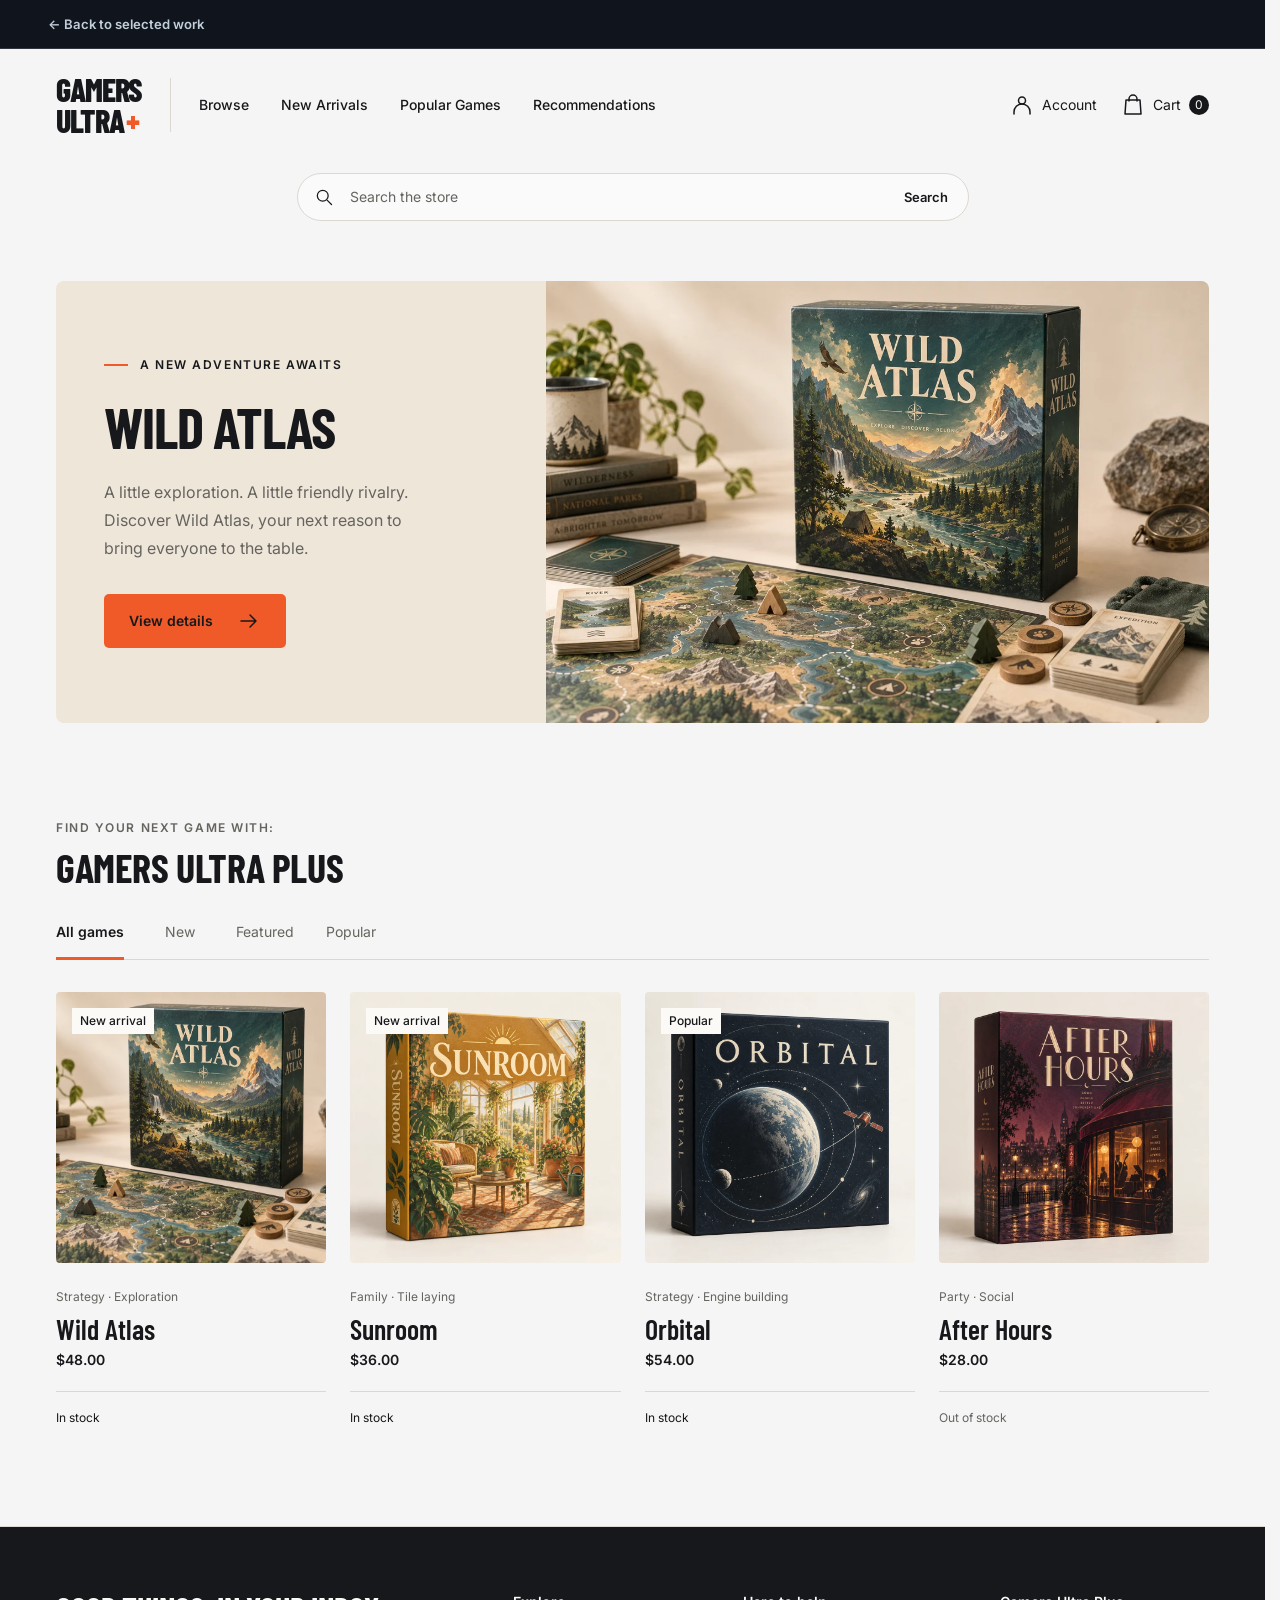
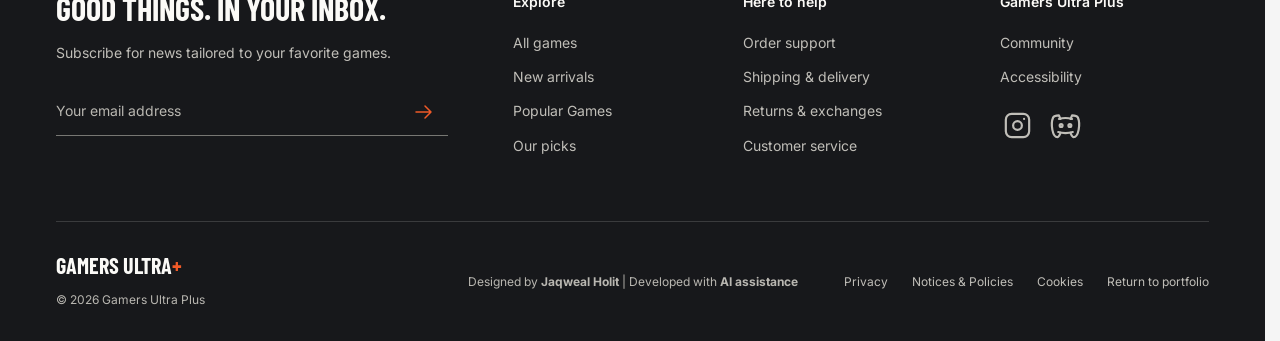
==== commit 458b38b0: "v4.1.0 Update Added third project and fixed portrait image on small devices + other changes." ====
--- a/page/gup/index.html
+++ b/page/gup/index.html
@@ -12,9 +12,13 @@
   <link href="https://fonts.googleapis.com/css2?family=Barlow+Condensed:wght@600;700;800&family=Inter:wght@400;500;600;700&display=swap" rel="stylesheet">
   <link rel="stylesheet" href="../../assets/css/motion.css">
   <link rel="stylesheet" href="../../assets/css/gup.css">
+  <link rel="stylesheet" href="../../assets/css/project-navigation.css">
 </head>
 <body>
   <a class="skip-link" href="#main">Skip to content</a>
+    <nav class="project-navigation" aria-label="Project navigation">
+      <div class="project-navigation__inner"><a href="../../index.html#gup-project">&larr; Back to selected work</a></div>
+    </nav>
   <!-- Reusable interface icons. Product artwork lives in assets/images. -->
   <svg class="icon-definitions" xmlns="http://www.w3.org/2000/svg" aria-hidden="true">
     <symbol id="i-search" viewBox="0 0 24 24"><circle cx="10.5" cy="10.5" r="6.5"/><path d="m16 16 5 5"/></symbol>
@@ -22,7 +26,6 @@
     <symbol id="i-bag" viewBox="0 0 24 24"><path d="M5 7h14l1 14H4L5 7Z"/><path d="M8 8V6a4 4 0 0 1 8 0v2"/></symbol>
     <symbol id="i-arrow" viewBox="0 0 24 24"><path d="M4 12h15m-6-6 6 6-6 6"/></symbol>
     <symbol id="i-close" viewBox="0 0 24 24"><path d="m6 6 12 12M6 18 18 6"/></symbol>
-    <symbol id="i-book-2" viewBox="0 0 24 24"><path d="M19 4v16H7a3 3 0 0 1-3-3V7a3 3 0 0 1 3-3h12Z"/><path d="M19 16H7a3 3 0 0 0-3 3"/></symbol>
     <symbol id="i-instagram" viewBox="0 0 24 24"><path d="M4 8a4 4 0 0 1 4-4h8a4 4 0 0 1 4 4v8a4 4 0 0 1-4 4H8a4 4 0 0 1-4-4Z"/><path d="M9 12a3 3 0 1 0 6 0 3 3 0 0 0-6 0"/><path d="M16.5 7.5v.01"/></symbol>
     <symbol id="i-discord" viewBox="0 0 24 24"><path d="M8 12a1 1 0 1 0 2 0 1 1 0 0 0-2 0M14 12a1 1 0 1 0 2 0 1 1 0 0 0-2 0"/><path d="M7.5 7.5c3.5-1 5.5-1 9 0M7 16.5c3.5 1 6.5 1 10 0"/><path d="M15.5 17c0 1 1.5 3 2 3 1.5 0 2.833-1.667 3.5-5 .667-3.333.5-6.167-.5-8.5-.5-1-2.5-1.5-4-1.5l-1 2.5M8.5 17c0 1-1.5 3-2 3-1.5 0-2.833-1.667-3.5-5C2.333 11.667 2.5 8.833 3.5 6.5c.5-1 2.5-1.5 4-1.5l1 2.5"/></symbol>
   </svg>
@@ -75,7 +78,7 @@
         </button>
       </div>
       <figure class="hero-visual">
-        <img src="../../assets/images/wild-atlas.webp" alt="Wild Atlas: an illustrated wilderness board game with a forest-green box, map board, and wooden playing pieces." width="1200" height="800" fetchpriority="high">
+        <img src="../../assets/images/gup/wild-atlas.webp" alt="Wild Atlas: an illustrated wilderness board game with a forest-green box, map board, and wooden playing pieces." width="1200" height="800" fetchpriority="high">
       </figure>
     </section>
 
@@ -98,7 +101,7 @@
         <article class="product-card" data-id="wild-atlas" data-name="Wild Atlas" data-price="48" data-collection="new featured" data-keywords="strategy exploration adventure map wilderness family" data-players="2–4" data-time="45–60" data-age="10+" data-stock="in" data-description="Chart a path through an untamed landscape. Gather resources, connect distant landmarks, and build the most rewarding expedition. An approachable strategy game with a different journey every time you play.">
           <button class="product-image" type="button" data-product="wild-atlas" aria-label="View Wild Atlas">
             <span class="badge">New arrival</span>
-            <img src="../../assets/images/wild-atlas.webp" alt="Wild Atlas game box and components" width="1200" height="800" loading="lazy">
+            <img src="../../assets/images/gup/wild-atlas.webp" alt="Wild Atlas game box and components" width="1200" height="800" loading="lazy">
           </button>
           <p class="product-type">Strategy · Exploration</p>
           <div class="product-title-row">
@@ -112,7 +115,7 @@
         <article class="product-card" data-id="sunroom" data-name="Sunroom" data-price="36" data-collection="new featured" data-keywords="family nature plants garden tile laying relaxed" data-players="2–4" data-time="25–35" data-age="8+" data-stock="in" data-description="Make a little room for something green. Arrange plants, catch the best light, and grow a greenhouse full of character. A relaxed tile-laying game with quick turns and plenty of satisfying little decisions.">
           <button class="product-image" type="button" data-product="sunroom" aria-label="View Sunroom">
             <span class="badge">New arrival</span>
-            <img src="../../assets/images/sunroom.webp" alt="Sunroom game box with a warm illustrated greenhouse and foliage" width="900" height="900" loading="lazy">
+            <img src="../../assets/images/gup/sunroom.webp" alt="Sunroom game box with a warm illustrated greenhouse and foliage" width="900" height="900" loading="lazy">
           </button>
           <p class="product-type">Family · Tile laying</p>
           <div class="product-title-row">
@@ -126,7 +129,7 @@
         <article class="product-card" data-id="orbital" data-name="Orbital" data-price="54" data-collection="featured popular" data-keywords="strategy space science planets engine building" data-players="1–4" data-time="60–90" data-age="12+" data-stock="in" data-description="Build a network at the edge of the solar system. Balance precious resources, develop your space station, and time your next launch. A thoughtful engine-building game for solo explorers and competitive crews alike.">
           <button class="product-image" type="button" data-product="orbital" aria-label="View Orbital">
             <span class="badge">Popular</span>
-            <img src="../../assets/images/orbital.webp" alt="Orbital game box with illustrated celestial rings on a navy cover" width="900" height="900" loading="lazy">
+            <img src="../../assets/images/gup/orbital.webp" alt="Orbital game box with illustrated celestial rings on a navy cover" width="900" height="900" loading="lazy">
           </button>
           <p class="product-type">Strategy · Engine building</p>
           <div class="product-title-row">
@@ -139,7 +142,7 @@
         </article>
         <article class="product-card" data-id="after-hours" data-name="After Hours" data-price="28" data-collection="popular" data-keywords="party social cards music jazz city friends" data-players="3–8" data-time="20–30" data-age="14+" data-stock="out" data-description="The lights are low, the music is good, and everyone has a story. Read the room, trade clues, and find your people in a quick-playing social card game made for evenings that run a little longer.">
           <button class="product-image" type="button" data-product="after-hours" aria-label="View After Hours">
-            <img src="../../assets/images/after-hours.webp" alt="After Hours game box with an illustrated burgundy and gold jazz bar" width="900" height="900" loading="lazy">
+            <img src="../../assets/images/gup/after-hours.webp" alt="After Hours game box with an illustrated burgundy and gold jazz bar" width="900" height="900" loading="lazy">
           </button>
           <p class="product-type">Party · Social</p>
           <div class="product-title-row">
@@ -222,57 +225,6 @@
       </div>
     </div>
   </footer>
-
-  <!-- Persistent portfolio case study guide. It stays separate from the retail prototype and can be dismissed at any time. -->
-  <button
-    class="case-study-launcher"
-    id="case-study-launcher"
-    type="button"
-    aria-controls="case-study-guide"
-    aria-expanded="false"
-  >
-    <svg class="icon" aria-hidden="true"><use href="#i-book-2"/></svg>
-    <span>Walkthrough</span>
-  </button>
-
-  <aside
-    class="case-study-guide"
-    id="case-study-guide"
-    aria-labelledby="case-study-title"
-    aria-hidden="true"
-    inert
-  >
-    <header class="case-study-header">
-      <div>
-        <p class="case-study-kicker">Web design case study</p>
-        <h2 id="case-study-title">Gamers Ultra Plus</h2>
-      </div>
-      <button class="case-study-close" id="case-study-close" type="button" aria-label="Close case study">
-        <svg class="icon" aria-hidden="true"><use href="#i-close"/></svg>
-      </button>
-    </header>
-
-    <div class="case-study-message" id="case-study-message" aria-live="polite" aria-atomic="true">
-      <p class="case-study-step-label" id="case-study-step-label"></p>
-      <h3 id="case-study-step-title"></h3>
-      <div class="case-study-copy" id="case-study-copy"></div>
-    </div>
-
-    <footer class="case-study-footer">
-      <p class="case-study-progress" id="case-study-progress"></p>
-      <div class="case-study-navigation" aria-label="Case study navigation">
-        <button class="case-study-arrow case-study-arrow--previous" id="case-study-previous" type="button" aria-label="Previous case study step">
-          <svg class="icon" aria-hidden="true"><use href="#i-arrow"/></svg>
-        </button>
-        <button class="case-study-arrow case-study-arrow--next" id="case-study-next" type="button" aria-label="Next case study step">
-          <span class="case-study-finish-label" aria-hidden="true">Finish</span>
-          <svg class="icon" aria-hidden="true"><use href="#i-arrow"/></svg>
-        </button>
-      </div>
-    </footer>
-  </aside>
-
-  <span class="case-study-focus-frame" id="case-study-focus-frame" aria-hidden="true" hidden></span>
 
   <!-- Native dialogs keep all demonstration flows within this one homepage. -->
   <dialog class="product-dialog" id="product-dialog" aria-labelledby="detail-title">
--- a/assets/css/gup.css
+++ b/assets/css/gup.css
@@ -11,8 +11,6 @@
   --border: #ddd8cf;
   --orange: #f05a28;
   --orange-dark: #c7441c;
-  --guide-blue: #315f78;
-  --guide-blue-dark: #274e64;
   --display: "Barlow Condensed", "Arial Narrow", Impact, sans-serif;
   --body: "Inter", Arial, sans-serif;
   --page-width: 1376px;
@@ -789,254 +787,6 @@
   padding: 0;
 }
 
-/* 05 — Portfolio case study guide: persistent, contextual, and visually subordinate to the store. */
-
-.case-study-launcher {
-  position: fixed;
-  right: 24px;
-  bottom: 24px;
-  z-index: 40;
-  min-height: 48px;
-  display: inline-flex;
-  align-items: center;
-  gap: 10px;
-  padding: 0 16px;
-  border: 1px solid var(--guide-blue);
-  border-radius: 999px;
-  background: var(--guide-blue);
-  color: var(--paper);
-  box-shadow: 0 10px 28px rgb(23 24 27 / 0.16);
-  font-size: 0.8125rem;
-  font-weight: 600;
-  line-height: 1;
-}
-
-.case-study-launcher .icon {
-  width: 20px;
-  height: 20px;
-  flex-basis: 20px;
-  stroke-width: 1.8;
-}
-
-.case-study-launcher:hover {
-  background: var(--guide-blue-dark);
-  color: var(--paper);
-  border-color: var(--guide-blue-dark);
-}
-
-.case-study-launcher[aria-expanded="true"] {
-  opacity: 0;
-  pointer-events: none;
-  transform: translateY(6px);
-}
-
-.case-study-guide {
-  position: fixed;
-  right: 24px;
-  bottom: 24px;
-  z-index: 41;
-  width: min(400px, calc(100vw - 48px));
-  max-height: min(620px, calc(100dvh - 48px));
-  display: grid;
-  grid-template-rows: auto minmax(0, 1fr) auto;
-  border: 1px solid var(--border);
-  border-radius: 8px;
-  background: var(--paper);
-  box-shadow: 0 24px 60px rgb(23 24 27 / 0.22);
-  overflow: hidden;
-  opacity: 0;
-  visibility: hidden;
-  transform: translateY(12px) scale(0.99);
-  transform-origin: right bottom;
-  pointer-events: none;
-  transition: opacity 0.18s ease, transform 0.22s cubic-bezier(0.22, 1, 0.36, 1), visibility 0s linear 0.22s;
-}
-
-.case-study-guide.is-open {
-  opacity: 1;
-  visibility: visible;
-  transform: translateY(0) scale(1);
-  pointer-events: auto;
-  transition-delay: 0s;
-}
-
-.case-study-header {
-  display: flex;
-  align-items: flex-start;
-  justify-content: space-between;
-  gap: 24px;
-  padding: 22px 22px 18px;
-  border-bottom: 1px solid var(--border);
-}
-
-.case-study-kicker {
-  margin-bottom: 4px;
-  color: var(--orange-dark);
-  font-size: 0.6875rem;
-  font-weight: 700;
-  letter-spacing: 0.12em;
-  line-height: 1.4;
-  text-transform: uppercase;
-}
-
-.case-study-header h2 {
-  font-size: 1.75rem;
-  letter-spacing: -0.01em;
-}
-
-.case-study-close, .case-study-arrow {
-  width: 40px;
-  height: 40px;
-  flex: 0 0 40px;
-  display: grid;
-  place-items: center;
-  border: 1px solid var(--border);
-  border-radius: 4px;
-  background: var(--paper);
-}
-
-.case-study-close .icon, .case-study-arrow .icon {
-  width: 18px;
-  height: 18px;
-  flex-basis: 18px;
-}
-
-.case-study-close:hover, .case-study-arrow:hover:not(:disabled) {
-  border-color: var(--ink);
-  background: var(--cream);
-}
-
-.case-study-message {
-  margin: 18px;
-  padding: 20px;
-  border: 1px solid var(--border);
-  border-radius: 8px 8px 8px 2px;
-  background: var(--cream);
-  overflow-y: auto;
-  overscroll-behavior: contain;
-  scrollbar-gutter: stable;
-}
-
-.case-study-step-label {
-  margin-bottom: 8px;
-  color: var(--text-secondary);
-  font-size: 0.6875rem;
-  font-weight: 700;
-  letter-spacing: 0.1em;
-  line-height: 1.4;
-  text-transform: uppercase;
-}
-
-.case-study-message h3 {
-  margin-bottom: 14px;
-  font-family: var(--display);
-  font-size: 1.625rem;
-  font-weight: 700;
-  letter-spacing: -0.01em;
-}
-
-.case-study-copy {
-  color: #4f4d48;
-  font-size: 0.875rem;
-  line-height: 1.72;
-}
-
-.case-study-copy p + p {
-  margin-top: 14px;
-}
-
-.case-study-footer {
-  min-height: 72px;
-  display: flex;
-  align-items: center;
-  justify-content: space-between;
-  gap: 16px;
-  padding: 14px 18px;
-  border-top: 1px solid var(--border);
-  background: var(--paper);
-}
-
-.case-study-progress {
-  color: var(--text-secondary);
-  font-size: 0.75rem;
-  font-weight: 600;
-}
-
-.case-study-navigation {
-  display: flex;
-  gap: 8px;
-}
-
-.case-study-arrow--previous .icon {
-  transform: rotate(180deg);
-}
-
-.case-study-finish-label {
-  display: none;
-  font-size: 0.75rem;
-  font-weight: 700;
-  line-height: 1;
-}
-
-.case-study-arrow--next.is-finish {
-  width: auto;
-  display: inline-flex;
-  align-items: center;
-  justify-content: center;
-  padding-inline: 14px 12px;
-  gap: 8px;
-  border-color: var(--orange);
-  background: var(--orange);
-  color: var(--ink);
-}
-
-.case-study-arrow--next.is-finish:hover {
-  border-color: var(--orange-dark);
-  background: var(--orange-dark);
-  color: var(--paper);
-}
-
-.case-study-arrow--next.is-finish .case-study-finish-label {
-  display: inline;
-}
-
-.case-study-focus-frame {
-  position: fixed;
-  left: 0;
-  top: 0;
-  z-index: 39;
-  border: 2px solid var(--orange);
-  border-radius: 6px;
-  box-shadow: 0 0 0 1px rgb(251 250 247 / 0.72);
-  pointer-events: none;
-  --focus-pulse-duration: 0.72s;
-}
-
-.case-study-focus-frame::after {
-  content: "";
-  position: absolute;
-  inset: -2px;
-  border: 2px solid var(--orange);
-  border-radius: inherit;
-  opacity: 0;
-  pointer-events: none;
-}
-
-.case-study-focus-frame.is-pulsing::after {
-  animation: case-study-focus-pulse var(--focus-pulse-duration, 0.72s) cubic-bezier(0.22, 1, 0.36, 1) 1;
-}
-
-@keyframes case-study-focus-pulse {
-  0% {
-    inset: -2px;
-    opacity: 0.68;
-  }
-  100% {
-    inset: -12px;
-    opacity: 0;
-  }
-}
-
 /* Contained prototype interactions: details, cart, and footer information. */
 
 dialog {
@@ -1546,27 +1296,6 @@
   .product-dialog {
     padding: 0;
   }
-  .case-study-launcher {
-    right: 16px;
-    bottom: 16px;
-  }
-  .case-study-guide {
-    left: 16px;
-    right: 16px;
-    bottom: 16px;
-    width: auto;
-    max-height: min(640px, calc(100dvh - 32px));
-  }
-  .case-study-header {
-    padding: 18px 18px 16px;
-  }
-  .case-study-message {
-    margin: 14px;
-    padding: 18px;
-  }
-  .case-study-footer {
-    padding-inline: 14px;
-  }
 }
 
 @media (prefers-reduced-motion: reduce) {
--- a/assets/css/project-navigation.css
+++ b/assets/css/project-navigation.css
@@ -0,0 +1,41 @@
+@charset "UTF-8";
+
+/* Shared return navigation for the three project pages. */
+:root {
+  --project-navigation-height: 49px;
+}
+.project-navigation {
+  display: flex;
+  align-items: center;
+  width: 100%;
+  height: var(--project-navigation-height);
+  flex: 0 0 var(--project-navigation-height);
+  border-bottom: 1px solid rgb(194 206 217 / 18%);
+  color: #c2ced9;
+  background: #10151d;
+  font: 600 .82rem/1.6 Inter, "Segoe UI", Arial, sans-serif;
+}
+.project-navigation__inner {
+  width: min(100% - 96px, 1440px);
+  margin-inline: auto;
+}
+.project-navigation a {
+  display: inline-flex;
+  align-items: center;
+  min-height: 28px;
+  color: inherit;
+  font: inherit;
+  text-decoration: none;
+}
+.project-navigation a:hover {
+  color: #e3b958;
+}
+.project-navigation a:focus-visible {
+  outline: 3px solid #e3b958;
+  outline-offset: 5px;
+}
+@media (max-width: 760px) {
+  .project-navigation__inner {
+    width: min(100% - 38px, 1440px);
+  }
+}
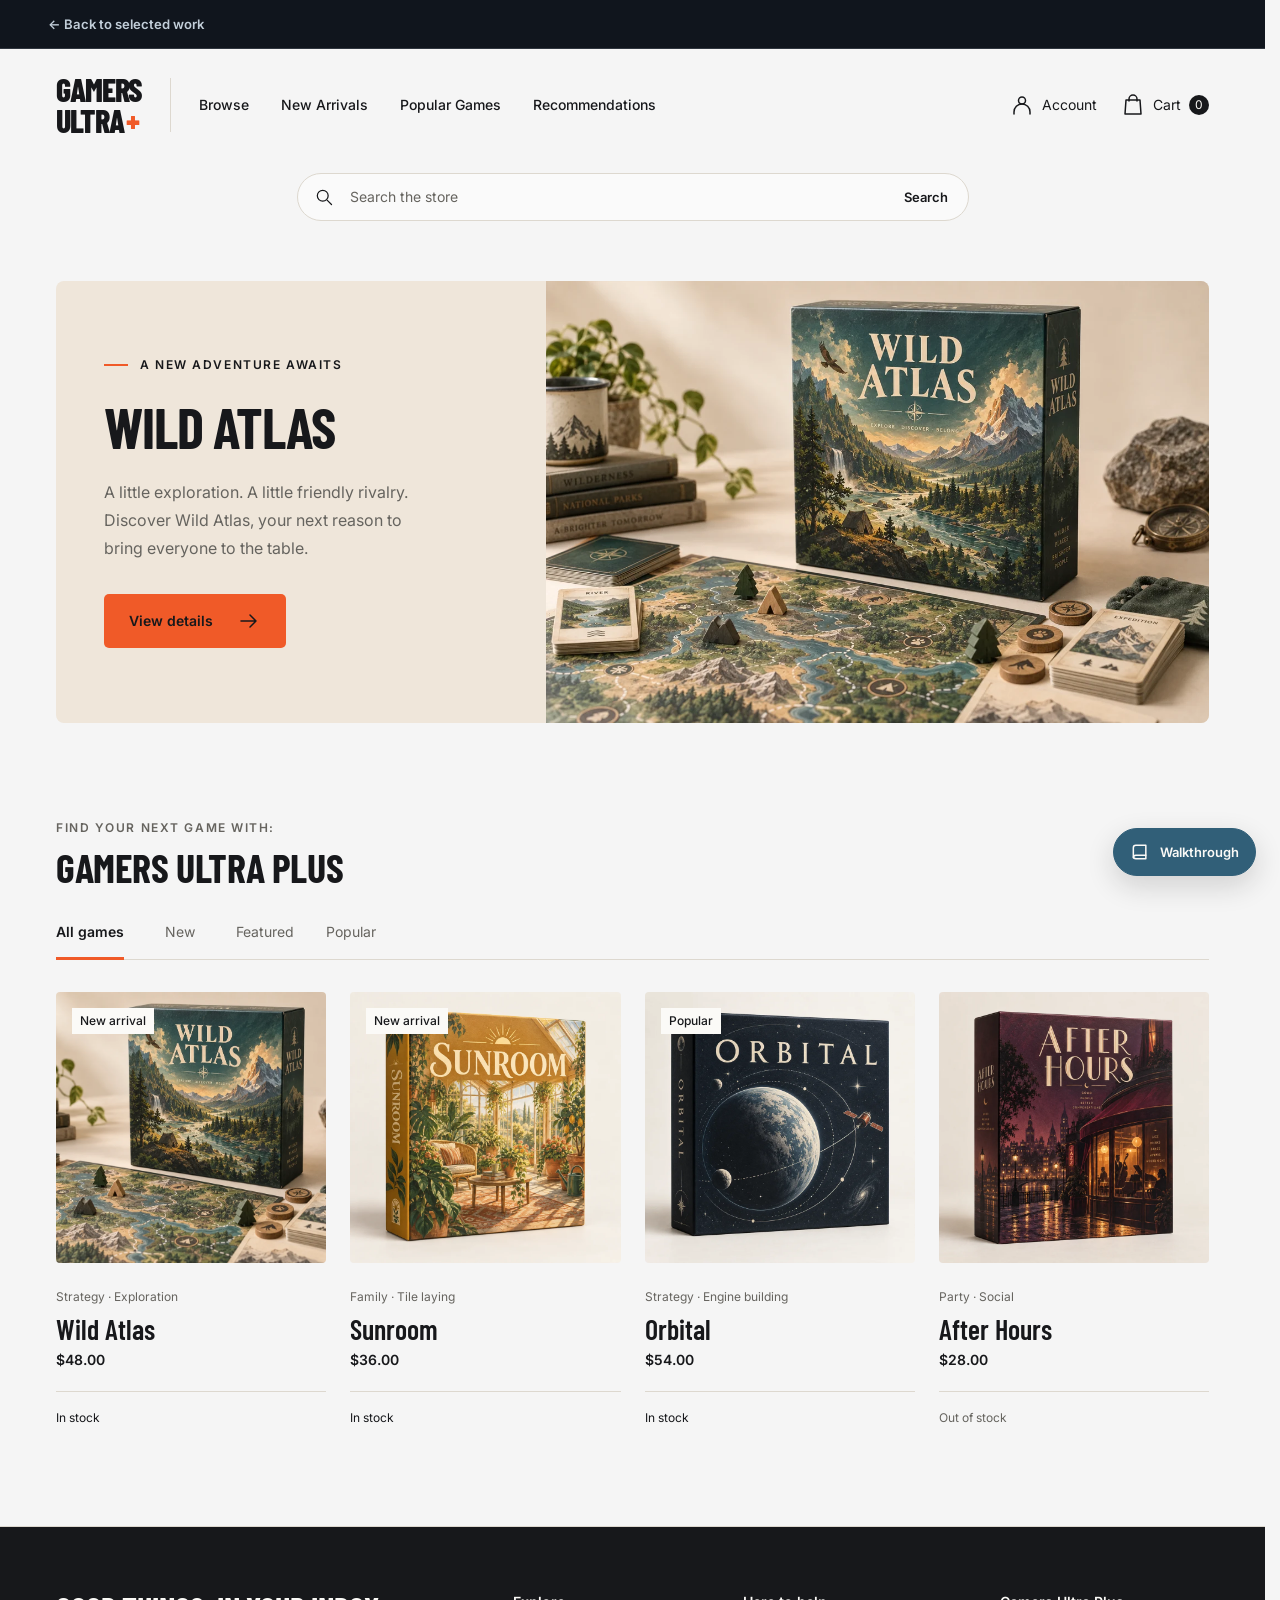
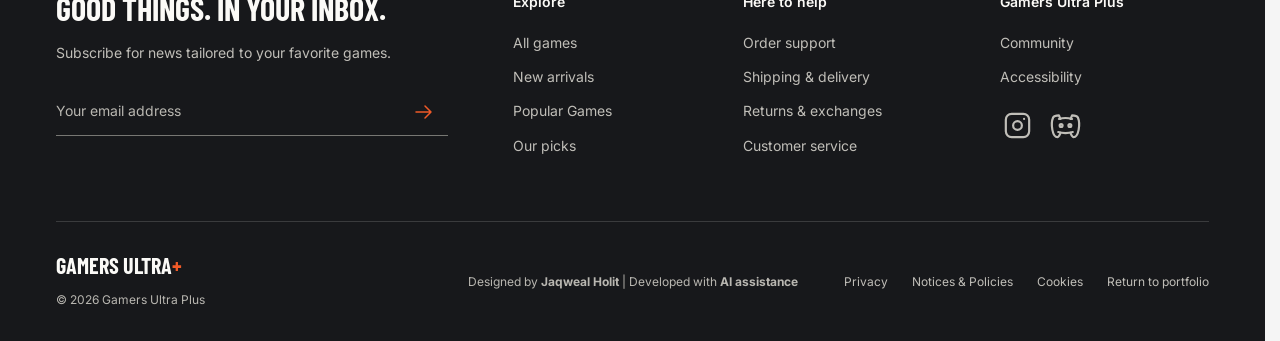
==== commit b3e54c29: "v4.1.0 Update Added third project and fixed portrait image on small devices." ====
--- a/page/gup/index.html
+++ b/page/gup/index.html
@@ -26,6 +26,7 @@
     <symbol id="i-bag" viewBox="0 0 24 24"><path d="M5 7h14l1 14H4L5 7Z"/><path d="M8 8V6a4 4 0 0 1 8 0v2"/></symbol>
     <symbol id="i-arrow" viewBox="0 0 24 24"><path d="M4 12h15m-6-6 6 6-6 6"/></symbol>
     <symbol id="i-close" viewBox="0 0 24 24"><path d="m6 6 12 12M6 18 18 6"/></symbol>
+    <symbol id="i-book-2" viewBox="0 0 24 24"><path d="M19 4v16H7a3 3 0 0 1-3-3V7a3 3 0 0 1 3-3h12Z"/><path d="M19 16H7a3 3 0 0 0-3 3"/></symbol>
     <symbol id="i-instagram" viewBox="0 0 24 24"><path d="M4 8a4 4 0 0 1 4-4h8a4 4 0 0 1 4 4v8a4 4 0 0 1-4 4H8a4 4 0 0 1-4-4Z"/><path d="M9 12a3 3 0 1 0 6 0 3 3 0 0 0-6 0"/><path d="M16.5 7.5v.01"/></symbol>
     <symbol id="i-discord" viewBox="0 0 24 24"><path d="M8 12a1 1 0 1 0 2 0 1 1 0 0 0-2 0M14 12a1 1 0 1 0 2 0 1 1 0 0 0-2 0"/><path d="M7.5 7.5c3.5-1 5.5-1 9 0M7 16.5c3.5 1 6.5 1 10 0"/><path d="M15.5 17c0 1 1.5 3 2 3 1.5 0 2.833-1.667 3.5-5 .667-3.333.5-6.167-.5-8.5-.5-1-2.5-1.5-4-1.5l-1 2.5M8.5 17c0 1-1.5 3-2 3-1.5 0-2.833-1.667-3.5-5C2.333 11.667 2.5 8.833 3.5 6.5c.5-1 2.5-1.5 4-1.5l1 2.5"/></symbol>
   </svg>
@@ -225,6 +226,57 @@
       </div>
     </div>
   </footer>
+
+  <!-- Persistent portfolio case study guide. It stays separate from the retail prototype and can be dismissed at any time. -->
+  <button
+    class="case-study-launcher"
+    id="case-study-launcher"
+    type="button"
+    aria-controls="case-study-guide"
+    aria-expanded="false"
+  >
+    <svg class="icon" aria-hidden="true"><use href="#i-book-2"/></svg>
+    <span>Walkthrough</span>
+  </button>
+
+  <aside
+    class="case-study-guide"
+    id="case-study-guide"
+    aria-labelledby="case-study-title"
+    aria-hidden="true"
+    inert
+  >
+    <header class="case-study-header">
+      <div>
+        <p class="case-study-kicker">Web design case study</p>
+        <h2 id="case-study-title">Gamers Ultra Plus</h2>
+      </div>
+      <button class="case-study-close" id="case-study-close" type="button" aria-label="Close case study">
+        <svg class="icon" aria-hidden="true"><use href="#i-close"/></svg>
+      </button>
+    </header>
+
+    <div class="case-study-message" id="case-study-message" aria-live="polite" aria-atomic="true">
+      <p class="case-study-step-label" id="case-study-step-label"></p>
+      <h3 id="case-study-step-title"></h3>
+      <div class="case-study-copy" id="case-study-copy"></div>
+    </div>
+
+    <footer class="case-study-footer">
+      <p class="case-study-progress" id="case-study-progress"></p>
+      <div class="case-study-navigation" aria-label="Case study navigation">
+        <button class="case-study-arrow case-study-arrow--previous" id="case-study-previous" type="button" aria-label="Previous case study step">
+          <svg class="icon" aria-hidden="true"><use href="#i-arrow"/></svg>
+        </button>
+        <button class="case-study-arrow case-study-arrow--next" id="case-study-next" type="button" aria-label="Next case study step">
+          <span class="case-study-finish-label" aria-hidden="true">Finish</span>
+          <svg class="icon" aria-hidden="true"><use href="#i-arrow"/></svg>
+        </button>
+      </div>
+    </footer>
+  </aside>
+
+  <span class="case-study-focus-frame" id="case-study-focus-frame" aria-hidden="true" hidden></span>
 
   <!-- Native dialogs keep all demonstration flows within this one homepage. -->
   <dialog class="product-dialog" id="product-dialog" aria-labelledby="detail-title">
--- a/assets/css/gup.css
+++ b/assets/css/gup.css
@@ -11,6 +11,8 @@
   --border: #ddd8cf;
   --orange: #f05a28;
   --orange-dark: #c7441c;
+  --guide-blue: #315f78;
+  --guide-blue-dark: #274e64;
   --display: "Barlow Condensed", "Arial Narrow", Impact, sans-serif;
   --body: "Inter", Arial, sans-serif;
   --page-width: 1376px;
@@ -787,6 +789,254 @@
   padding: 0;
 }
 
+/* 05 — Portfolio case study guide: persistent, contextual, and visually subordinate to the store. */
+
+.case-study-launcher {
+  position: fixed;
+  right: 24px;
+  bottom: 24px;
+  z-index: 40;
+  min-height: 48px;
+  display: inline-flex;
+  align-items: center;
+  gap: 10px;
+  padding: 0 16px;
+  border: 1px solid var(--guide-blue);
+  border-radius: 999px;
+  background: var(--guide-blue);
+  color: var(--paper);
+  box-shadow: 0 10px 28px rgb(23 24 27 / 0.16);
+  font-size: 0.8125rem;
+  font-weight: 600;
+  line-height: 1;
+}
+
+.case-study-launcher .icon {
+  width: 20px;
+  height: 20px;
+  flex-basis: 20px;
+  stroke-width: 1.8;
+}
+
+.case-study-launcher:hover {
+  background: var(--guide-blue-dark);
+  color: var(--paper);
+  border-color: var(--guide-blue-dark);
+}
+
+.case-study-launcher[aria-expanded="true"] {
+  opacity: 0;
+  pointer-events: none;
+  transform: translateY(6px);
+}
+
+.case-study-guide {
+  position: fixed;
+  right: 24px;
+  bottom: 24px;
+  z-index: 41;
+  width: min(400px, calc(100vw - 48px));
+  max-height: min(620px, calc(100dvh - 48px));
+  display: grid;
+  grid-template-rows: auto minmax(0, 1fr) auto;
+  border: 1px solid var(--border);
+  border-radius: 8px;
+  background: var(--paper);
+  box-shadow: 0 24px 60px rgb(23 24 27 / 0.22);
+  overflow: hidden;
+  opacity: 0;
+  visibility: hidden;
+  transform: translateY(12px) scale(0.99);
+  transform-origin: right bottom;
+  pointer-events: none;
+  transition: opacity 0.18s ease, transform 0.22s cubic-bezier(0.22, 1, 0.36, 1), visibility 0s linear 0.22s;
+}
+
+.case-study-guide.is-open {
+  opacity: 1;
+  visibility: visible;
+  transform: translateY(0) scale(1);
+  pointer-events: auto;
+  transition-delay: 0s;
+}
+
+.case-study-header {
+  display: flex;
+  align-items: flex-start;
+  justify-content: space-between;
+  gap: 24px;
+  padding: 22px 22px 18px;
+  border-bottom: 1px solid var(--border);
+}
+
+.case-study-kicker {
+  margin-bottom: 4px;
+  color: var(--orange-dark);
+  font-size: 0.6875rem;
+  font-weight: 700;
+  letter-spacing: 0.12em;
+  line-height: 1.4;
+  text-transform: uppercase;
+}
+
+.case-study-header h2 {
+  font-size: 1.75rem;
+  letter-spacing: -0.01em;
+}
+
+.case-study-close, .case-study-arrow {
+  width: 40px;
+  height: 40px;
+  flex: 0 0 40px;
+  display: grid;
+  place-items: center;
+  border: 1px solid var(--border);
+  border-radius: 4px;
+  background: var(--paper);
+}
+
+.case-study-close .icon, .case-study-arrow .icon {
+  width: 18px;
+  height: 18px;
+  flex-basis: 18px;
+}
+
+.case-study-close:hover, .case-study-arrow:hover:not(:disabled) {
+  border-color: var(--ink);
+  background: var(--cream);
+}
+
+.case-study-message {
+  margin: 18px;
+  padding: 20px;
+  border: 1px solid var(--border);
+  border-radius: 8px 8px 8px 2px;
+  background: var(--cream);
+  overflow-y: auto;
+  overscroll-behavior: contain;
+  scrollbar-gutter: stable;
+}
+
+.case-study-step-label {
+  margin-bottom: 8px;
+  color: var(--text-secondary);
+  font-size: 0.6875rem;
+  font-weight: 700;
+  letter-spacing: 0.1em;
+  line-height: 1.4;
+  text-transform: uppercase;
+}
+
+.case-study-message h3 {
+  margin-bottom: 14px;
+  font-family: var(--display);
+  font-size: 1.625rem;
+  font-weight: 700;
+  letter-spacing: -0.01em;
+}
+
+.case-study-copy {
+  color: #4f4d48;
+  font-size: 0.875rem;
+  line-height: 1.72;
+}
+
+.case-study-copy p + p {
+  margin-top: 14px;
+}
+
+.case-study-footer {
+  min-height: 72px;
+  display: flex;
+  align-items: center;
+  justify-content: space-between;
+  gap: 16px;
+  padding: 14px 18px;
+  border-top: 1px solid var(--border);
+  background: var(--paper);
+}
+
+.case-study-progress {
+  color: var(--text-secondary);
+  font-size: 0.75rem;
+  font-weight: 600;
+}
+
+.case-study-navigation {
+  display: flex;
+  gap: 8px;
+}
+
+.case-study-arrow--previous .icon {
+  transform: rotate(180deg);
+}
+
+.case-study-finish-label {
+  display: none;
+  font-size: 0.75rem;
+  font-weight: 700;
+  line-height: 1;
+}
+
+.case-study-arrow--next.is-finish {
+  width: auto;
+  display: inline-flex;
+  align-items: center;
+  justify-content: center;
+  padding-inline: 14px 12px;
+  gap: 8px;
+  border-color: var(--orange);
+  background: var(--orange);
+  color: var(--ink);
+}
+
+.case-study-arrow--next.is-finish:hover {
+  border-color: var(--orange-dark);
+  background: var(--orange-dark);
+  color: var(--paper);
+}
+
+.case-study-arrow--next.is-finish .case-study-finish-label {
+  display: inline;
+}
+
+.case-study-focus-frame {
+  position: fixed;
+  left: 0;
+  top: 0;
+  z-index: 39;
+  border: 2px solid var(--orange);
+  border-radius: 6px;
+  box-shadow: 0 0 0 1px rgb(251 250 247 / 0.72);
+  pointer-events: none;
+  --focus-pulse-duration: 0.72s;
+}
+
+.case-study-focus-frame::after {
+  content: "";
+  position: absolute;
+  inset: -2px;
+  border: 2px solid var(--orange);
+  border-radius: inherit;
+  opacity: 0;
+  pointer-events: none;
+}
+
+.case-study-focus-frame.is-pulsing::after {
+  animation: case-study-focus-pulse var(--focus-pulse-duration, 0.72s) cubic-bezier(0.22, 1, 0.36, 1) 1;
+}
+
+@keyframes case-study-focus-pulse {
+  0% {
+    inset: -2px;
+    opacity: 0.68;
+  }
+  100% {
+    inset: -12px;
+    opacity: 0;
+  }
+}
+
 /* Contained prototype interactions: details, cart, and footer information. */
 
 dialog {
@@ -1296,6 +1546,27 @@
   .product-dialog {
     padding: 0;
   }
+  .case-study-launcher {
+    right: 16px;
+    bottom: 16px;
+  }
+  .case-study-guide {
+    left: 16px;
+    right: 16px;
+    bottom: 16px;
+    width: auto;
+    max-height: min(640px, calc(100dvh - 32px));
+  }
+  .case-study-header {
+    padding: 18px 18px 16px;
+  }
+  .case-study-message {
+    margin: 14px;
+    padding: 18px;
+  }
+  .case-study-footer {
+    padding-inline: 14px;
+  }
 }
 
 @media (prefers-reduced-motion: reduce) {
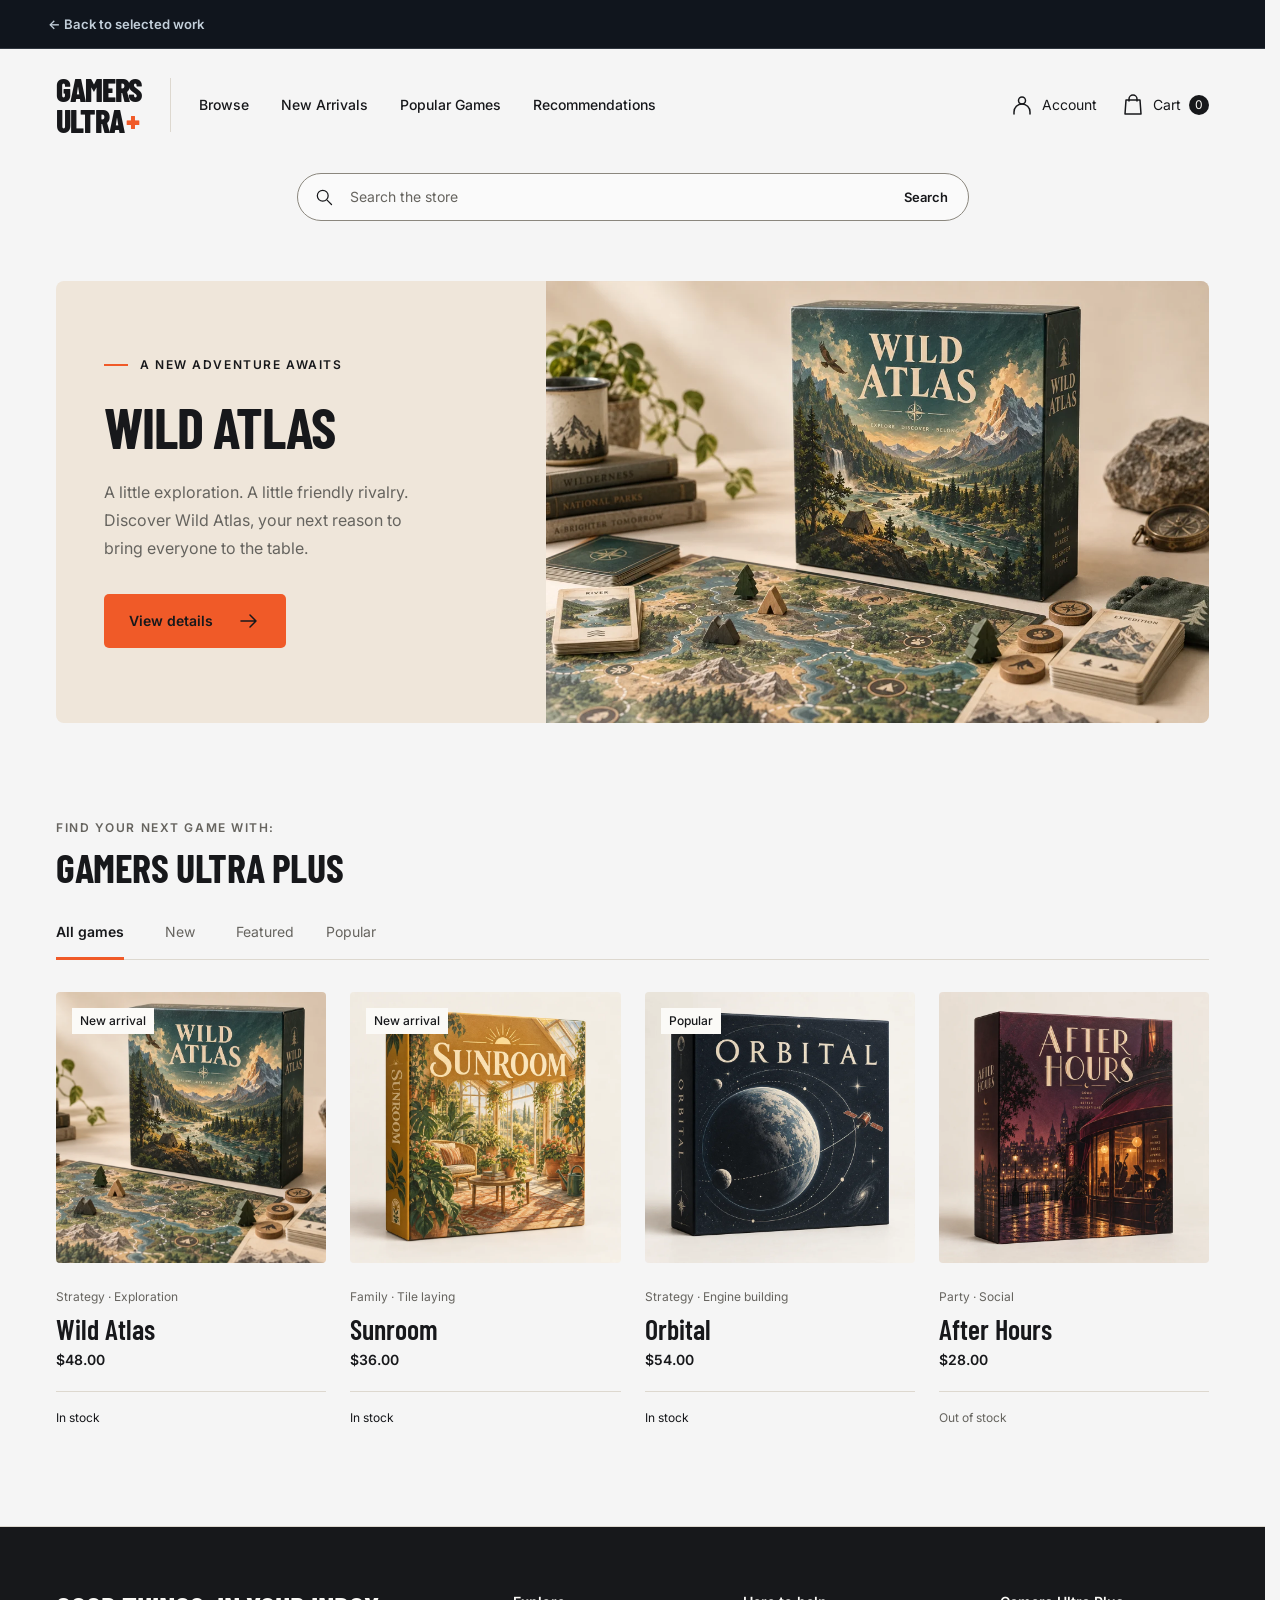
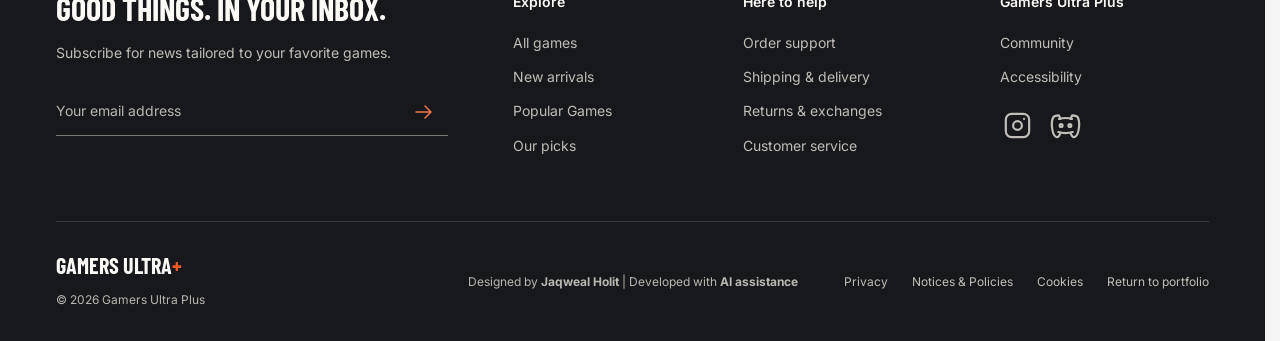
==== commit 0217906b: "v4.1.1 Update Started working on mobile support, and changed copy on portfolio." ====
--- a/page/gup/index.html
+++ b/page/gup/index.html
@@ -1,335 +1,419 @@
 <!doctype html>
 <html lang="en">
-<head>
-  <meta charset="UTF-8">
-  <meta name="viewport" content="width=device-width, initial-scale=1">
-  <meta name="theme-color" content="#17181B">
-  <meta name="description" content="Find your next tabletop favorite at Gamers Ultra Plus. Discover a thoughtfully selected collection of board games for a great night around the table.">
-  <title>Gamers Ultra Plus — Good games. Great company.</title>
-  <link rel="icon" type="image/svg+xml" href="data:image/svg+xml,%3Csvg xmlns='http://www.w3.org/2000/svg' viewBox='0 0 32 32'%3E%3Crect width='32' height='32' fill='%2317181B'/%3E%3Cpath d='M14 6h4v8h8v4h-8v8h-4v-8H6v-4h8z' fill='%23F05A28'/%3E%3C/svg%3E">
-  <link rel="preconnect" href="https://fonts.googleapis.com">
-  <link rel="preconnect" href="https://fonts.gstatic.com" crossorigin>
-  <link href="https://fonts.googleapis.com/css2?family=Barlow+Condensed:wght@600;700;800&family=Inter:wght@400;500;600;700&display=swap" rel="stylesheet">
-  <link rel="stylesheet" href="../../assets/css/motion.css">
-  <link rel="stylesheet" href="../../assets/css/gup.css">
-  <link rel="stylesheet" href="../../assets/css/project-navigation.css">
-</head>
-<body>
-  <a class="skip-link" href="#main">Skip to content</a>
+  <head>
+    <meta charset="UTF-8">
+    <meta name="viewport" content="width=device-width, initial-scale=1">
+    <meta name="theme-color" content="#17181B">
+    <meta
+      name="description"
+      content="Find your next tabletop favorite at Gamers Ultra Plus. Discover a thoughtfully selected collection of board games for a great night around the table."
+    >
+    <title>Gamers Ultra Plus — Good games. Great company.</title>
+    <link
+      rel="icon"
+      type="image/svg+xml"
+      href="data:image/svg+xml,%3Csvg xmlns='http://www.w3.org/2000/svg' viewBox='0 0 32 32'%3E%3Crect width='32' height='32' fill='%2317181B'/%3E%3Cpath d='M14 6h4v8h8v4h-8v8h-4v-8H6v-4h8z' fill='%23F05A28'/%3E%3C/svg%3E"
+    >
+    <link rel="preconnect" href="https://fonts.googleapis.com">
+    <link rel="preconnect" href="https://fonts.gstatic.com" crossorigin>
+    <link
+      href="https://fonts.googleapis.com/css2?family=Barlow+Condensed:wght@600;700;800&amp;family=Inter:wght@400;500;600;700&amp;display=swap"
+      rel="stylesheet"
+    >
+    <link rel="stylesheet" href="../../assets/css/shared/motion.css">
+    <link rel="stylesheet" href="styles.css">
+    <link rel="stylesheet" href="../../assets/css/shared/project-navigation.css">
+    <link rel="stylesheet" href="responsive.css">
+    <link rel="stylesheet" href="../../assets/css/shared/accessibility.css">
+  </head>
+  <body>
+    <a class="skip-link" href="#main">Skip to content</a>
     <nav class="project-navigation" aria-label="Project navigation">
-      <div class="project-navigation__inner"><a href="../../index.html#gup-project">&larr; Back to selected work</a></div>
+      <div class="project-navigation__inner">
+        <a href="../../index.html#gup-project">&larr; Back to selected work</a>
+      </div>
     </nav>
-  <!-- Reusable interface icons. Product artwork lives in assets/images. -->
-  <svg class="icon-definitions" xmlns="http://www.w3.org/2000/svg" aria-hidden="true">
-    <symbol id="i-search" viewBox="0 0 24 24"><circle cx="10.5" cy="10.5" r="6.5"/><path d="m16 16 5 5"/></symbol>
-    <symbol id="i-person" viewBox="0 0 24 24"><circle cx="12" cy="7.5" r="3.5"/><path d="M4 21v-2a8 8 0 0 1 16 0v2"/></symbol>
-    <symbol id="i-bag" viewBox="0 0 24 24"><path d="M5 7h14l1 14H4L5 7Z"/><path d="M8 8V6a4 4 0 0 1 8 0v2"/></symbol>
-    <symbol id="i-arrow" viewBox="0 0 24 24"><path d="M4 12h15m-6-6 6 6-6 6"/></symbol>
-    <symbol id="i-close" viewBox="0 0 24 24"><path d="m6 6 12 12M6 18 18 6"/></symbol>
-    <symbol id="i-book-2" viewBox="0 0 24 24"><path d="M19 4v16H7a3 3 0 0 1-3-3V7a3 3 0 0 1 3-3h12Z"/><path d="M19 16H7a3 3 0 0 0-3 3"/></symbol>
-    <symbol id="i-instagram" viewBox="0 0 24 24"><path d="M4 8a4 4 0 0 1 4-4h8a4 4 0 0 1 4 4v8a4 4 0 0 1-4 4H8a4 4 0 0 1-4-4Z"/><path d="M9 12a3 3 0 1 0 6 0 3 3 0 0 0-6 0"/><path d="M16.5 7.5v.01"/></symbol>
-    <symbol id="i-discord" viewBox="0 0 24 24"><path d="M8 12a1 1 0 1 0 2 0 1 1 0 0 0-2 0M14 12a1 1 0 1 0 2 0 1 1 0 0 0-2 0"/><path d="M7.5 7.5c3.5-1 5.5-1 9 0M7 16.5c3.5 1 6.5 1 10 0"/><path d="M15.5 17c0 1 1.5 3 2 3 1.5 0 2.833-1.667 3.5-5 .667-3.333.5-6.167-.5-8.5-.5-1-2.5-1.5-4-1.5l-1 2.5M8.5 17c0 1-1.5 3-2 3-1.5 0-2.833-1.667-3.5-5C2.333 11.667 2.5 8.833 3.5 6.5c.5-1 2.5-1.5 4-1.5l1 2.5"/></symbol>
-  </svg>
-
-  <header class="site-header">
-    <div class="header-main page-width">
-      <div class="brand-navigation">
-        <a class="wordmark" href="#" aria-label="Gamers Ultra Plus home">
-          <span>GAMERS</span>
-          <span>ULTRA<span class="brand-plus">+</span></span>
-        </a>
-        <nav class="primary-nav" aria-label="Primary navigation">
-          <a href="#collection" data-nav-filter="all">Browse</a>
-          <a href="#collection" data-nav-filter="new">New Arrivals</a>
-          <a href="#collection" data-nav-filter="popular">Popular Games</a>
-          <a href="#collection" data-nav-filter="featured">Recommendations</a>
-        </nav>
-      </div>
-      <div class="header-actions">
-        <button class="header-action" type="button" data-info="account">
-          <svg class="icon" aria-hidden="true"><use href="#i-person"/></svg>
-          <span>Account</span>
+    <!-- Reusable interface icons. Product artwork lives in assets/images. -->
+    <svg class="icon-definitions" xmlns="http://www.w3.org/2000/svg" aria-hidden="true">
+      <symbol id="i-search" viewBox="0 0 24 24">
+        <circle cx="10.5" cy="10.5" r="6.5"/>
+        <path d="m16 16 5 5"/>
+      </symbol>
+      <symbol id="i-person" viewBox="0 0 24 24">
+        <circle cx="12" cy="7.5" r="3.5"/>
+        <path d="M4 21v-2a8 8 0 0 1 16 0v2"/>
+      </symbol>
+      <symbol id="i-bag" viewBox="0 0 24 24">
+        <path d="M5 7h14l1 14H4L5 7Z"/>
+        <path d="M8 8V6a4 4 0 0 1 8 0v2"/>
+      </symbol>
+      <symbol id="i-arrow" viewBox="0 0 24 24">
+        <path d="M4 12h15m-6-6 6 6-6 6"/>
+      </symbol>
+      <symbol id="i-close" viewBox="0 0 24 24">
+        <path d="m6 6 12 12M6 18 18 6"/>
+      </symbol>
+      <symbol id="i-instagram" viewBox="0 0 24 24">
+        <path d="M4 8a4 4 0 0 1 4-4h8a4 4 0 0 1 4 4v8a4 4 0 0 1-4 4H8a4 4 0 0 1-4-4Z"/>
+        <path d="M9 12a3 3 0 1 0 6 0 3 3 0 0 0-6 0"/>
+        <path d="M16.5 7.5v.01"/>
+      </symbol>
+      <symbol id="i-discord" viewBox="0 0 24 24">
+        <path d="M8 12a1 1 0 1 0 2 0 1 1 0 0 0-2 0M14 12a1 1 0 1 0 2 0 1 1 0 0 0-2 0"/>
+        <path d="M7.5 7.5c3.5-1 5.5-1 9 0M7 16.5c3.5 1 6.5 1 10 0"/>
+        <path
+          d="M15.5 17c0 1 1.5 3 2 3 1.5 0 2.833-1.667 3.5-5 .667-3.333.5-6.167-.5-8.5-.5-1-2.5-1.5-4-1.5l-1 2.5M8.5 17c0 1-1.5 3-2 3-1.5 0-2.833-1.667-3.5-5C2.333 11.667 2.5 8.833 3.5 6.5c.5-1 2.5-1.5 4-1.5l1 2.5"
+        />
+      </symbol>
+    </svg>
+    <header class="site-header">
+      <div class="header-main page-width">
+        <div class="brand-navigation">
+          <a class="wordmark" href="#" aria-label="Gamers Ultra Plus home"> <span>GAMERS</span> <span>ULTRA<span class="brand-plus">+</span></span> </a>
+          <nav class="primary-nav" aria-label="Primary navigation">
+            <a href="#collection" data-nav-filter="all">Browse</a>
+            <a href="#collection" data-nav-filter="new">New Arrivals</a>
+            <a href="#collection" data-nav-filter="popular">Popular Games</a>
+            <a href="#collection" data-nav-filter="featured">Recommendations</a>
+          </nav>
+        </div>
+        <div class="header-actions">
+          <button class="header-action" type="button" data-info="account" aria-label="Account">
+            <svg class="icon" aria-hidden="true">
+              <use href="#i-person"/>
+            </svg>
+            <span>Account</span>
+          </button>
+          <button
+            class="header-action"
+            id="open-cart"
+            type="button"
+            aria-haspopup="dialog"
+            aria-label="Open cart, 0 items"
+          >
+            <svg class="icon" aria-hidden="true">
+              <use href="#i-bag"/>
+            </svg>
+            <span>Cart</span>
+            <span class="cart-count" id="cart-count">0</span>
+          </button>
+        </div>
+      </div>
+      <div class="search-row page-width">
+        <form class="search" id="search-form" role="search">
+          <label class="sr-only" for="search-input">Search games by title, theme, or play style</label>
+          <svg class="icon" aria-hidden="true">
+            <use href="#i-search"/>
+          </svg>
+          <input
+            id="search-input"
+            type="search"
+            placeholder="Search the store"
+            autocomplete="off"
+            maxlength="100"
+            aria-controls="product-grid"
+          >
+          <button type="submit">Search</button>
+        </form>
+      </div>
+    </header>
+    <main id="main" tabindex="-1">
+      <section class="hero page-width" aria-labelledby="hero-title">
+        <div class="hero-copy">
+          <p class="eyebrow"><span class="small-rule"></span> A new adventure awaits</p>
+          <h1 id="hero-title">WILD ATLAS</h1>
+          <p class="hero-description">A little exploration. A little friendly rivalry.<br class="desktop-break"> Discover Wild Atlas, your next reason to<br class="desktop-break"> bring everyone to the table.</p>
+          <button class="button button-primary" type="button" data-product="wild-atlas">
+            View details
+            <svg class="icon" aria-hidden="true">
+              <use href="#i-arrow"/>
+            </svg>
+          </button>
+        </div>
+        <figure class="hero-visual">
+          <img
+            src="../../assets/images/gup/wild-atlas.webp"
+            alt="Wild Atlas: an illustrated wilderness board game with a forest-green box, map board, and wooden playing pieces."
+            width="1200"
+            height="800"
+            fetchpriority="high"
+          >
+        </figure>
+      </section>
+      <section class="collection page-width" id="collection" aria-labelledby="collection-title">
+        <div class="section-heading">
+          <p class="eyebrow">Find your next game with:</p>
+          <h2 id="collection-title">GAMERS ULTRA PLUS</h2>
+        </div>
+        <div class="collection-controls">
+          <div class="filters" role="group" aria-label="Filter games">
+            <button class="filter active" type="button" data-filter="all" aria-pressed="true">All games</button>
+            <button class="filter" type="button" data-filter="new" aria-pressed="false">New</button>
+            <button class="filter" type="button" data-filter="featured" aria-pressed="false">Featured</button>
+            <button class="filter" type="button" data-filter="popular" aria-pressed="false">Popular</button>
+            <span class="filter-indicator" aria-hidden="true"></span>
+          </div>
+        </div>
+        <p class="sr-only" id="filter-status" role="status" aria-live="polite"></p>
+        <div class="product-grid" id="product-grid">
+          <!-- script.js reads product records from these cards, keeping content in one place. -->
+          <article
+            class="product-card"
+            data-id="wild-atlas"
+            data-name="Wild Atlas"
+            data-price="48"
+            data-collection="new featured"
+            data-keywords="strategy exploration adventure map wilderness family"
+            data-players="2–4"
+            data-time="45–60"
+            data-age="10+"
+            data-stock="in"
+            data-description="Chart a path through an untamed landscape. Gather resources, connect distant landmarks, and build the most rewarding expedition. An approachable strategy game with a different journey every time you play."
+          >
+            <button
+              class="product-image"
+              type="button"
+              data-product="wild-atlas"
+              aria-label="View Wild Atlas"
+            > <span class="badge">New arrival</span> <img src="../../assets/images/gup/wild-atlas.webp" alt="Wild Atlas game box and components" width="1200" height="800" loading="lazy"> </button>
+            <p class="product-type">Strategy · Exploration</p>
+            <div class="product-title-row">
+              <h3><button type="button" data-product="wild-atlas">Wild Atlas</button></h3>
+              <span class="price">$48.00</span>
+            </div>
+            <div class="product-bottom">
+              <span class="availability">In stock</span>
+            </div>
+          </article>
+          <article
+            class="product-card"
+            data-id="sunroom"
+            data-name="Sunroom"
+            data-price="36"
+            data-collection="new featured"
+            data-keywords="family nature plants garden tile laying relaxed"
+            data-players="2–4"
+            data-time="25–35"
+            data-age="8+"
+            data-stock="in"
+            data-description="Make a little room for something green. Arrange plants, catch the best light, and grow a greenhouse full of character. A relaxed tile-laying game with quick turns and plenty of satisfying little decisions."
+          >
+            <button class="product-image" type="button" data-product="sunroom" aria-label="View Sunroom"> <span class="badge">New arrival</span> <img src="../../assets/images/gup/sunroom.webp" alt="Sunroom game box with a warm illustrated greenhouse and foliage" width="900" height="900" loading="lazy"> </button>
+            <p class="product-type">Family · Tile laying</p>
+            <div class="product-title-row">
+              <h3><button type="button" data-product="sunroom">Sunroom</button></h3>
+              <span class="price">$36.00</span>
+            </div>
+            <div class="product-bottom">
+              <span class="availability">In stock</span>
+            </div>
+          </article>
+          <article
+            class="product-card"
+            data-id="orbital"
+            data-name="Orbital"
+            data-price="54"
+            data-collection="featured popular"
+            data-keywords="strategy space science planets engine building"
+            data-players="1–4"
+            data-time="60–90"
+            data-age="12+"
+            data-stock="in"
+            data-description="Build a network at the edge of the solar system. Balance precious resources, develop your space station, and time your next launch. A thoughtful engine-building game for solo explorers and competitive crews alike."
+          >
+            <button class="product-image" type="button" data-product="orbital" aria-label="View Orbital"> <span class="badge">Popular</span> <img src="../../assets/images/gup/orbital.webp" alt="Orbital game box with illustrated celestial rings on a navy cover" width="900" height="900" loading="lazy"> </button>
+            <p class="product-type">Strategy · Engine building</p>
+            <div class="product-title-row">
+              <h3><button type="button" data-product="orbital">Orbital</button></h3>
+              <span class="price">$54.00</span>
+            </div>
+            <div class="product-bottom">
+              <span class="availability">In stock</span>
+            </div>
+          </article>
+          <article
+            class="product-card"
+            data-id="after-hours"
+            data-name="After Hours"
+            data-price="28"
+            data-collection="popular"
+            data-keywords="party social cards music jazz city friends"
+            data-players="3–8"
+            data-time="20–30"
+            data-age="14+"
+            data-stock="out"
+            data-description="The lights are low, the music is good, and everyone has a story. Read the room, trade clues, and find your people in a quick-playing social card game made for evenings that run a little longer."
+          >
+            <button
+              class="product-image"
+              type="button"
+              data-product="after-hours"
+              aria-label="View After Hours"
+            > <img src="../../assets/images/gup/after-hours.webp" alt="After Hours game box with an illustrated burgundy and gold jazz bar" width="900" height="900" loading="lazy"> </button>
+            <p class="product-type">Party · Social</p>
+            <div class="product-title-row">
+              <h3><button type="button" data-product="after-hours">After Hours</button></h3>
+              <span class="price">$28.00</span>
+            </div>
+            <div class="product-bottom">
+              <span class="availability unavailable">Out of stock</span>
+            </div>
+          </article>
+        </div>
+        <div class="empty-state" id="empty-state" hidden>
+          <h3>No games found.</h3>
+          <p>Try another title or theme, or clear your filters.</p>
+          <button class="button button-secondary" id="reset-search" type="button">Show all games</button>
+        </div>
+        <noscript>
+          <p class="noscript-note">Enable JavaScript to search games, view details, or try the demonstration cart.</p>
+        </noscript>
+      </section>
+    </main>
+    <footer class="site-footer">
+      <div class="footer-dark" id="support">
+        <div class="footer-main page-width">
+          <div class="newsletter">
+            <h2>GOOD THINGS. IN YOUR INBOX.</h2>
+            <p>Subscribe for news tailored to your favorite games.</p>
+            <form id="newsletter-form">
+              <label class="sr-only" for="newsletter-email">Your email address</label>
+              <div class="newsletter-field">
+                <input
+                  id="newsletter-email"
+                  name="email"
+                  type="email"
+                  placeholder="Your email address"
+                  required
+                  maxlength="254"
+                  autocomplete="email"
+                  aria-describedby="newsletter-status"
+                >
+                <button type="submit" aria-label="Subscribe to the newsletter">
+                  <svg class="icon" aria-hidden="true">
+                    <use href="#i-arrow"/>
+                  </svg>
+                </button>
+              </div>
+              <p class="newsletter-note" id="newsletter-status" role="status"></p>
+            </form>
+          </div>
+          <div class="footer-column">
+            <h3>Explore</h3>
+            <a href="#collection" data-nav-filter="all">All games</a>
+            <a href="#collection" data-nav-filter="new">New arrivals</a>
+            <a href="#collection" data-nav-filter="popular">Popular Games</a>
+            <a href="#collection" data-nav-filter="featured">Our picks</a>
+          </div>
+          <div class="footer-column">
+            <h3>Here to help</h3>
+            <button type="button" data-info="orders">Order support</button>
+            <button type="button" data-info="shipping">Shipping &amp; delivery</button>
+            <button type="button" data-info="returns">Returns &amp; exchanges</button>
+            <button type="button" data-info="support">Customer service</button>
+          </div>
+          <div class="footer-column">
+            <h3>Gamers Ultra Plus</h3>
+            <button type="button" data-info="community">Community</button>
+            <button type="button" data-info="accessibility">Accessibility</button>
+            <div class="social-links">
+              <button type="button" data-info="instagram" aria-label="Instagram">
+                <svg class="icon social-icon" aria-hidden="true">
+                  <use href="#i-instagram"/>
+                </svg>
+              </button>
+              <button type="button" data-info="discord" aria-label="Discord">
+                <svg class="icon social-icon" aria-hidden="true">
+                  <use href="#i-discord"/>
+                </svg>
+              </button>
+            </div>
+          </div>
+        </div>
+        <div class="footer-bottom page-width">
+          <div>
+            <a class="footer-wordmark" href="#" aria-label="Gamers Ultra Plus home">GAMERS ULTRA<span>+</span></a>
+            <p>© <span id="year">2026</span> Gamers Ultra Plus</p>
+          </div>
+          <p class="footer-credit">Designed by <b>Jaqweal Holit</b> | Developed with <b>AI assistance</b></p>
+          <div class="footer-legal">
+            <div>
+              <button type="button" data-info="privacy">Privacy</button>
+              <button type="button" data-info="terms">Notices &amp; Policies</button>
+              <button type="button" data-info="cookies">Cookies</button>
+              <a href="../../">Return to portfolio</a>
+            </div>
+          </div>
+        </div>
+      </div>
+    </footer>
+    <!-- Native dialogs keep all demonstration flows within this one homepage. -->
+    <dialog class="product-dialog" id="product-dialog" aria-labelledby="detail-title">
+      <button class="close-button" type="button" data-close aria-label="Close product details">
+        <svg class="icon" aria-hidden="true">
+          <use href="#i-close"/>
+        </svg>
+      </button>
+      <div class="detail-layout">
+        <img id="detail-image" alt="" width="600" height="600">
+        <div class="detail-copy">
+          <p class="eyebrow" id="detail-type"></p>
+          <h2 id="detail-title"></h2>
+          <p class="detail-price" id="detail-price"></p>
+          <p id="detail-description"></p>
+          <dl class="detail-meta">
+            <div>
+              <dt>Players</dt>
+              <dd id="detail-players"></dd>
+            </div>
+            <div>
+              <dt>Playtime</dt>
+              <dd id="detail-time"></dd>
+            </div>
+            <div>
+              <dt>Ages</dt>
+              <dd id="detail-age"></dd>
+            </div>
+          </dl>
+          <p id="detail-stock"></p>
+          <button class="button button-primary" id="detail-add" type="button">Add to cart</button>
+          <p class="detail-feedback" id="detail-feedback" role="status"></p>
+        </div>
+      </div>
+    </dialog>
+    <dialog class="cart-dialog" id="cart-dialog" aria-labelledby="cart-title">
+      <div class="cart-heading">
+        <h2 id="cart-title">YOUR CART</h2>
+        <button class="close-button" type="button" data-close aria-label="Close cart">
+          <svg class="icon" aria-hidden="true">
+            <use href="#i-close"/>
+          </svg>
         </button>
-        <button class="header-action" id="open-cart" type="button" aria-haspopup="dialog">
-          <svg class="icon" aria-hidden="true"><use href="#i-bag"/></svg>
-          <span>Cart</span>
-          <span class="cart-count" id="cart-count">0</span>
+      </div>
+      <div id="cart-items" class="cart-items"></div>
+      <div class="cart-summary" id="cart-summary">
+        <p><span>Subtotal</span><strong id="cart-subtotal">$0.00</strong></p>
+        <p class="cart-note">Shipping and taxes are not included.</p>
+        <p class="demo-note">This is a portfolio demo. Checkout and payments are not enabled.</p>
+        <button class="button button-primary" type="button" data-close>
+          Continue browsing
+          <svg class="icon" aria-hidden="true">
+            <use href="#i-arrow"/>
+          </svg>
         </button>
       </div>
-    </div>
-    <div class="search-row page-width">
-      <form class="search" id="search-form" role="search">
-        <label class="sr-only" for="search-input">Search games by title, theme, or play style</label>
-        <svg class="icon" aria-hidden="true"><use href="#i-search"/></svg>
-        <input id="search-input" type="search" placeholder="Search the store" autocomplete="off" maxlength="100" aria-controls="product-grid">
-        <button type="submit">Search</button>
-      </form>
-    </div>
-  </header>
-
-  <main id="main">
-    <section class="hero page-width" aria-labelledby="hero-title">
-      <div class="hero-copy">
-        <p class="eyebrow"><span class="small-rule"></span> A new adventure awaits</p>
-        <h1 id="hero-title">WILD ATLAS</h1>
-        <p class="hero-description">A little exploration. A little friendly rivalry.<br class="desktop-break"> Discover Wild Atlas, your next reason to<br class="desktop-break"> bring everyone to the table.</p>
-        <button class="button button-primary" type="button" data-product="wild-atlas">
-          View details
-          <svg class="icon" aria-hidden="true"><use href="#i-arrow"/></svg>
-        </button>
-      </div>
-      <figure class="hero-visual">
-        <img src="../../assets/images/gup/wild-atlas.webp" alt="Wild Atlas: an illustrated wilderness board game with a forest-green box, map board, and wooden playing pieces." width="1200" height="800" fetchpriority="high">
-      </figure>
-    </section>
-
-    <section class="collection page-width" id="collection" aria-labelledby="collection-title">
-      <div class="section-heading">
-        <p class="eyebrow">Find your next game with:</p>
-        <h2 id="collection-title">GAMERS ULTRA PLUS</h2>
-      </div>
-      <div class="collection-controls">
-        <div class="filters" role="group" aria-label="Filter games">
-          <button class="filter active" type="button" data-filter="all" aria-pressed="true">All games</button>
-          <button class="filter" type="button" data-filter="new" aria-pressed="false">New</button>
-          <button class="filter" type="button" data-filter="featured" aria-pressed="false">Featured</button>
-          <button class="filter" type="button" data-filter="popular" aria-pressed="false">Popular</button>
-          <span class="filter-indicator" aria-hidden="true"></span>
-        </div>
-      </div>
-      <div class="product-grid" id="product-grid">
-        <!-- gup.js reads product records from these cards, keeping content in one place. -->
-        <article class="product-card" data-id="wild-atlas" data-name="Wild Atlas" data-price="48" data-collection="new featured" data-keywords="strategy exploration adventure map wilderness family" data-players="2–4" data-time="45–60" data-age="10+" data-stock="in" data-description="Chart a path through an untamed landscape. Gather resources, connect distant landmarks, and build the most rewarding expedition. An approachable strategy game with a different journey every time you play.">
-          <button class="product-image" type="button" data-product="wild-atlas" aria-label="View Wild Atlas">
-            <span class="badge">New arrival</span>
-            <img src="../../assets/images/gup/wild-atlas.webp" alt="Wild Atlas game box and components" width="1200" height="800" loading="lazy">
-          </button>
-          <p class="product-type">Strategy · Exploration</p>
-          <div class="product-title-row">
-            <h3><button type="button" data-product="wild-atlas">Wild Atlas</button></h3>
-            <span class="price">$48.00</span>
-          </div>
-          <div class="product-bottom">
-            <span class="availability">In stock</span>
-          </div>
-        </article>
-        <article class="product-card" data-id="sunroom" data-name="Sunroom" data-price="36" data-collection="new featured" data-keywords="family nature plants garden tile laying relaxed" data-players="2–4" data-time="25–35" data-age="8+" data-stock="in" data-description="Make a little room for something green. Arrange plants, catch the best light, and grow a greenhouse full of character. A relaxed tile-laying game with quick turns and plenty of satisfying little decisions.">
-          <button class="product-image" type="button" data-product="sunroom" aria-label="View Sunroom">
-            <span class="badge">New arrival</span>
-            <img src="../../assets/images/gup/sunroom.webp" alt="Sunroom game box with a warm illustrated greenhouse and foliage" width="900" height="900" loading="lazy">
-          </button>
-          <p class="product-type">Family · Tile laying</p>
-          <div class="product-title-row">
-            <h3><button type="button" data-product="sunroom">Sunroom</button></h3>
-            <span class="price">$36.00</span>
-          </div>
-          <div class="product-bottom">
-            <span class="availability">In stock</span>
-          </div>
-        </article>
-        <article class="product-card" data-id="orbital" data-name="Orbital" data-price="54" data-collection="featured popular" data-keywords="strategy space science planets engine building" data-players="1–4" data-time="60–90" data-age="12+" data-stock="in" data-description="Build a network at the edge of the solar system. Balance precious resources, develop your space station, and time your next launch. A thoughtful engine-building game for solo explorers and competitive crews alike.">
-          <button class="product-image" type="button" data-product="orbital" aria-label="View Orbital">
-            <span class="badge">Popular</span>
-            <img src="../../assets/images/gup/orbital.webp" alt="Orbital game box with illustrated celestial rings on a navy cover" width="900" height="900" loading="lazy">
-          </button>
-          <p class="product-type">Strategy · Engine building</p>
-          <div class="product-title-row">
-            <h3><button type="button" data-product="orbital">Orbital</button></h3>
-            <span class="price">$54.00</span>
-          </div>
-          <div class="product-bottom">
-            <span class="availability">In stock</span>
-          </div>
-        </article>
-        <article class="product-card" data-id="after-hours" data-name="After Hours" data-price="28" data-collection="popular" data-keywords="party social cards music jazz city friends" data-players="3–8" data-time="20–30" data-age="14+" data-stock="out" data-description="The lights are low, the music is good, and everyone has a story. Read the room, trade clues, and find your people in a quick-playing social card game made for evenings that run a little longer.">
-          <button class="product-image" type="button" data-product="after-hours" aria-label="View After Hours">
-            <img src="../../assets/images/gup/after-hours.webp" alt="After Hours game box with an illustrated burgundy and gold jazz bar" width="900" height="900" loading="lazy">
-          </button>
-          <p class="product-type">Party · Social</p>
-          <div class="product-title-row">
-            <h3><button type="button" data-product="after-hours">After Hours</button></h3>
-            <span class="price">$28.00</span>
-          </div>
-          <div class="product-bottom">
-            <span class="availability unavailable">Out of stock</span>
-          </div>
-        </article>
-      </div>
-      <div class="empty-state" id="empty-state" hidden>
-        <h3>No games found.</h3>
-        <p>Try another title or theme, or clear your filters.</p>
-        <button class="button button-secondary" id="reset-search" type="button">Show all games</button>
-      </div>
-      <noscript><p class="noscript-note">Enable JavaScript to search games, view details, or try the demonstration cart.</p></noscript>
-    </section>
-  </main>
-
-  <footer class="site-footer">
-    <div class="footer-dark" id="support">
-      <div class="footer-main page-width">
-        <div class="newsletter">
-          <h2>GOOD THINGS. IN YOUR INBOX.</h2>
-          <p>Subscribe for news tailored to your favorite games.</p>
-          <form id="newsletter-form">
-            <label class="sr-only" for="newsletter-email">Your email address</label>
-            <div class="newsletter-field">
-              <input id="newsletter-email" name="email" type="email" placeholder="Your email address" required maxlength="254" autocomplete="off" aria-describedby="newsletter-status">
-              <button type="submit" aria-label="Subscribe to the newsletter">
-                <svg class="icon" aria-hidden="true"><use href="#i-arrow"/></svg>
-              </button>
-            </div>
-            <p class="newsletter-note" id="newsletter-status" role="status"></p>
-          </form>
-        </div>
-        <div class="footer-column">
-          <h3>Explore</h3>
-          <a href="#collection" data-nav-filter="all">All games</a>
-          <a href="#collection" data-nav-filter="new">New arrivals</a>
-          <a href="#collection" data-nav-filter="popular">Popular Games</a>
-          <a href="#collection" data-nav-filter="featured">Our picks</a>
-        </div>
-        <div class="footer-column">
-          <h3>Here to help</h3>
-          <button type="button" data-info="orders">Order support</button>
-          <button type="button" data-info="shipping">Shipping &amp; delivery</button>
-          <button type="button" data-info="returns">Returns &amp; exchanges</button>
-          <button type="button" data-info="support">Customer service</button>
-        </div>
-        <div class="footer-column">
-          <h3>Gamers Ultra Plus</h3>
-          <button type="button" data-info="community">Community</button>
-          <button type="button" data-info="accessibility">Accessibility</button>
-          <div class="social-links">
-            <button type="button" data-info="instagram" aria-label="Instagram">
-              <svg class="icon social-icon" aria-hidden="true"><use href="#i-instagram"/></svg>
-            </button>
-            <button type="button" data-info="discord" aria-label="Discord">
-              <svg class="icon social-icon" aria-hidden="true"><use href="#i-discord"/></svg>
-            </button>
-          </div>
-        </div>
-      </div>
-      <div class="footer-bottom page-width">
-        <div>
-          <a class="footer-wordmark" href="#" aria-label="Gamers Ultra Plus home">GAMERS ULTRA<span>+</span></a>
-          <p>© <span id="year">2026</span> Gamers Ultra Plus</p>
-        </div>
-          <p class="footer-credit">Designed by <b>Jaqweal Holit</b> | Developed with <b>AI assistance</b></p>
-        <div class="footer-legal">
-          <div>
-            <button type="button" data-info="privacy">Privacy</button>
-            <button type="button" data-info="terms">Notices &amp; Policies</button>
-            <button type="button" data-info="cookies">Cookies</button>
-            <a href="../../">Return to portfolio</a>
-          </div>
-        </div>
-      </div>
-    </div>
-  </footer>
-
-  <!-- Persistent portfolio case study guide. It stays separate from the retail prototype and can be dismissed at any time. -->
-  <button
-    class="case-study-launcher"
-    id="case-study-launcher"
-    type="button"
-    aria-controls="case-study-guide"
-    aria-expanded="false"
-  >
-    <svg class="icon" aria-hidden="true"><use href="#i-book-2"/></svg>
-    <span>Walkthrough</span>
-  </button>
-
-  <aside
-    class="case-study-guide"
-    id="case-study-guide"
-    aria-labelledby="case-study-title"
-    aria-hidden="true"
-    inert
-  >
-    <header class="case-study-header">
-      <div>
-        <p class="case-study-kicker">Web design case study</p>
-        <h2 id="case-study-title">Gamers Ultra Plus</h2>
-      </div>
-      <button class="case-study-close" id="case-study-close" type="button" aria-label="Close case study">
-        <svg class="icon" aria-hidden="true"><use href="#i-close"/></svg>
+    </dialog>
+    <dialog class="info-dialog" id="info-dialog" aria-labelledby="info-title">
+      <button class="close-button" type="button" data-close aria-label="Close information">
+        <svg class="icon" aria-hidden="true">
+          <use href="#i-close"/>
+        </svg>
       </button>
-    </header>
-
-    <div class="case-study-message" id="case-study-message" aria-live="polite" aria-atomic="true">
-      <p class="case-study-step-label" id="case-study-step-label"></p>
-      <h3 id="case-study-step-title"></h3>
-      <div class="case-study-copy" id="case-study-copy"></div>
-    </div>
-
-    <footer class="case-study-footer">
-      <p class="case-study-progress" id="case-study-progress"></p>
-      <div class="case-study-navigation" aria-label="Case study navigation">
-        <button class="case-study-arrow case-study-arrow--previous" id="case-study-previous" type="button" aria-label="Previous case study step">
-          <svg class="icon" aria-hidden="true"><use href="#i-arrow"/></svg>
-        </button>
-        <button class="case-study-arrow case-study-arrow--next" id="case-study-next" type="button" aria-label="Next case study step">
-          <span class="case-study-finish-label" aria-hidden="true">Finish</span>
-          <svg class="icon" aria-hidden="true"><use href="#i-arrow"/></svg>
-        </button>
-      </div>
-    </footer>
-  </aside>
-
-  <span class="case-study-focus-frame" id="case-study-focus-frame" aria-hidden="true" hidden></span>
-
-  <!-- Native dialogs keep all demonstration flows within this one homepage. -->
-  <dialog class="product-dialog" id="product-dialog" aria-labelledby="detail-title">
-    <button class="close-button" type="button" data-close aria-label="Close product details">
-      <svg class="icon" aria-hidden="true"><use href="#i-close"/></svg>
-    </button>
-    <div class="detail-layout">
-      <img id="detail-image" alt="" width="600" height="600">
-      <div class="detail-copy">
-        <p class="eyebrow" id="detail-type"></p>
-        <h2 id="detail-title"></h2>
-        <p class="detail-price" id="detail-price"></p>
-        <p id="detail-description"></p>
-        <dl class="detail-meta">
-          <div><dt>Players</dt><dd id="detail-players"></dd></div>
-          <div><dt>Playtime</dt><dd id="detail-time"></dd></div>
-          <div><dt>Ages</dt><dd id="detail-age"></dd></div>
-        </dl>
-        <p id="detail-stock"></p>
-        <button class="button button-primary" id="detail-add" type="button">Add to cart</button>
-        <p class="detail-feedback" id="detail-feedback" role="status"></p>
-      </div>
-    </div>
-  </dialog>
-
-  <dialog class="cart-dialog" id="cart-dialog" aria-labelledby="cart-title">
-    <div class="cart-heading">
-      <h2 id="cart-title">YOUR CART</h2>
-      <button class="close-button" type="button" data-close aria-label="Close cart">
-        <svg class="icon" aria-hidden="true"><use href="#i-close"/></svg>
-      </button>
-    </div>
-    <div id="cart-items" class="cart-items"></div>
-    <div class="cart-summary" id="cart-summary">
-      <p><span>Subtotal</span><strong id="cart-subtotal">$0.00</strong></p>
-      <p class="cart-note">Shipping and taxes are not included.</p>
-      <p class="demo-note">This is a portfolio demo. Checkout and payments are not enabled.</p>
-      <button class="button button-primary" type="button" data-close>
-        Continue browsing
-        <svg class="icon" aria-hidden="true"><use href="#i-arrow"/></svg>
-      </button>
-    </div>
-  </dialog>
-
-  <dialog class="info-dialog" id="info-dialog" aria-labelledby="info-title">
-    <button class="close-button" type="button" data-close aria-label="Close information">
-      <svg class="icon" aria-hidden="true"><use href="#i-close"/></svg>
-    </button>
-    <p class="eyebrow">Gamers Ultra Plus</p>
-    <h2 id="info-title"></h2>
-    <div id="info-content"></div>
-    <button class="button button-secondary" type="button" data-close>Back to browsing</button>
-  </dialog>
-  <script src="../../assets/js/gup.js"></script>
-</body>
+      <p class="eyebrow">Gamers Ultra Plus</p>
+      <h2 id="info-title"></h2>
+      <div id="info-content"></div>
+      <button class="button button-secondary" type="button" data-close>Back to browsing</button>
+    </dialog>
+    <script src="script.js" defer></script>
+  </body>
 </html>
--- a/assets/css/shared/motion.css
+++ b/assets/css/shared/motion.css
@@ -0,0 +1,48 @@
+@charset "UTF-8";
+
+/* --------------------------------------------------------------------------
+Shared large-screen motion
+-------------------------------------------------------------------------- */
+
+:root {
+  --site-page-transition-duration: 340ms;
+  --site-modal-transition-duration: 300ms;
+  --site-modal-enter-easing: ease-out;
+  --site-modal-exit-easing: ease-in;
+  --site-modal-travel: 12px;
+  --site-modal-scale: 0.985;
+}
+
+@media (min-width: 75rem) and (hover: hover) and (pointer: fine) and (prefers-reduced-motion: no-preference) {
+  body {
+    animation: site-page-dissolve-in var(--site-page-transition-duration) linear both;
+  }
+
+  .concept-modal {
+    transition: opacity var(--site-modal-transition-duration) var(--site-modal-exit-easing), visibility 0s linear var(--site-modal-transition-duration);
+  }
+
+  .concept-modal.is-open {
+    transition: opacity var(--site-modal-transition-duration) var(--site-modal-enter-easing), visibility 0s linear 0s;
+  }
+
+  .concept-modal__dialog {
+    transform: translateY(calc(var(--concept-modal-optical-offset) + var(--site-modal-travel))) scale(var(--site-modal-scale));
+    transition: transform var(--site-modal-transition-duration) var(--site-modal-exit-easing);
+  }
+
+  .concept-modal.is-open .concept-modal__dialog {
+    transform: translateY(var(--concept-modal-optical-offset)) scale(1);
+    transition-timing-function: var(--site-modal-enter-easing);
+  }
+}
+
+@keyframes site-page-dissolve-in {
+  from {
+    opacity: 0;
+  }
+
+  to {
+    opacity: 1;
+  }
+}
--- a/page/gup/styles.css
+++ b/page/gup/styles.css
@@ -0,0 +1,1146 @@
+@charset "UTF-8";
+
+/* GAMERS ULTRA PLUS — responsive storefront prototype
+Edit the shared tokens here first. No build tools are required. */
+
+:root {
+  --ink: #17181b;
+  --cream: #fafafa;
+  --paper: #fbfaf7;
+  --text-secondary: #66645f;
+  --border: #ddd8cf;
+  --orange: #f05a28;
+  --orange-dark: #c7441c;
+  --display: "Barlow Condensed", "Arial Narrow", Impact, sans-serif;
+  --body: "Inter", Arial, sans-serif;
+  --page-width: 1376px;
+}
+
+* {
+  box-sizing: border-box;
+}
+
+html {
+  scroll-behavior: smooth;
+  scroll-padding-top: 24px;
+  scrollbar-gutter: stable;
+}
+
+body {
+  margin: 0;
+  color: var(--ink);
+  background: whitesmoke;
+  font: 400 1rem/1.6 var(--body);
+}
+
+body.dialog-open {
+  overflow: hidden;
+}
+
+button,
+input {
+  font: inherit;
+}
+
+button,
+a {
+  -webkit-tap-highlight-color: transparent;
+  transition: color 0.16s ease, background-color 0.16s ease, border-color 0.16s ease;
+}
+
+button {
+  color: inherit;
+  cursor: pointer;
+  border: 0;
+  background: none;
+}
+
+button:disabled {
+  cursor: not-allowed;
+}
+
+a {
+  color: inherit;
+  text-decoration: none;
+}
+
+:focus-visible {
+  outline: 2px solid var(--orange-dark);
+  outline-offset: 5px;
+}
+
+img {
+  display: block;
+  max-width: 100%;
+}
+
+figure,
+h1,
+h2,
+h3,
+p {
+  margin: 0;
+}
+
+.page-width {
+  width: calc(100% - 112px);
+  max-width: var(--page-width);
+  margin-inline: auto;
+}
+
+.skip-link {
+  position: fixed;
+  top: -100px;
+  left: 16px;
+  padding: 12px 24px;
+  background: var(--ink);
+  color: var(--paper);
+  z-index: 20;
+}
+
+.skip-link:focus {
+  top: 16px;
+}
+
+.icon-definitions {
+  position: absolute;
+  width: 0;
+  height: 0;
+  overflow: hidden;
+}
+
+.icon {
+  width: 24px;
+  height: 24px;
+  flex: 0 0 24px;
+  fill: none;
+  stroke: currentColor;
+  stroke-width: 1.5;
+  stroke-linecap: round;
+  stroke-linejoin: round;
+}
+
+.eyebrow {
+  font-size: 0.75rem;
+  font-weight: 600;
+  letter-spacing: 0.13em;
+  text-transform: uppercase;
+  line-height: 1.5;
+}
+
+h1,
+h2,
+h3 {
+  line-height: 1.1;
+}
+
+h1,
+h2 {
+  font-family: var(--display);
+  font-weight: 700;
+}
+
+.button {
+  min-height: 48px;
+  display: inline-flex;
+  align-items: center;
+  justify-content: center;
+  gap: 24px;
+  padding: 14px 24px;
+  font-size: 0.875rem;
+  line-height: 1.4;
+  font-weight: 600;
+  border: 1px solid transparent;
+}
+
+/* Ink on the bright orange preserves small-text contrast. Hover uses white on dark orange. */
+
+.button-primary {
+  background: var(--orange);
+  color: var(--ink);
+}
+
+.button-primary:hover {
+  background: var(--orange-dark);
+  color: white;
+}
+
+.hero .button-primary,
+#detail-add {
+  border-radius: 5px;
+}
+
+.button-secondary {
+  border-color: var(--ink);
+}
+
+.button-secondary:hover {
+  background: var(--ink);
+  color: var(--paper);
+}
+
+.button:disabled {
+  background: var(--border);
+  color: var(--text-secondary);
+}
+
+/* 01 — Header: brand and discovery lead; search remains the dominant utility. */
+
+.site-header {
+  background: whitesmoke;
+}
+
+.header-main {
+  display: flex;
+  align-items: center;
+  gap: 64px;
+  min-height: 112px;
+}
+
+.brand-navigation {
+  display: flex;
+  align-items: center;
+  min-width: 0;
+}
+
+.wordmark {
+  flex: 0 0 20px;
+  font-family: var(--display);
+  font-weight: 800;
+  font-size: 2rem;
+  line-height: 0.85;
+  letter-spacing: -0.035em;
+}
+
+.wordmark > span {
+  display: block;
+}
+
+.wordmark > span + span {
+  margin-top: 3px;
+}
+
+.brand-plus {
+  color: var(--orange);
+  margin-left: 3px;
+}
+
+.primary-nav {
+  display: flex;
+  align-items: center;
+  gap: 32px;
+  border-left: 1px solid var(--border);
+  margin-left: 28px;
+  padding-left: 28px;
+}
+
+.primary-nav a {
+  padding: 16px 0;
+  font-size: 0.875rem;
+  font-weight: 500;
+  line-height: 1.6;
+  white-space: nowrap;
+}
+
+.primary-nav a:hover {
+  color: var(--orange-dark);
+}
+
+.search-row {
+  display: flex;
+  justify-content: center;
+  align-items: center;
+  min-height: 72px;
+}
+
+.search {
+  display: flex;
+  align-items: center;
+  flex: 1;
+  gap: 16px;
+  background: var(--cream);
+  border: 1px solid var(--border);
+  border-radius: 999px;
+  min-height: 48px;
+  padding-left: 16px;
+  max-width: 672px;
+}
+
+.search .icon {
+  width: 20px;
+  height: 20px;
+  flex-basis: 20px;
+}
+
+.search input {
+  width: 100%;
+  min-width: 0;
+  padding: 12px 0;
+  background: transparent;
+  border: 0;
+  color: var(--ink);
+  font-size: 0.875rem;
+}
+
+input::placeholder {
+  color: var(--text-secondary);
+  opacity: 1;
+}
+
+.search input:focus {
+  outline: none;
+}
+
+.search button {
+  font-size: 0.8125rem;
+  font-weight: 600;
+  padding: 12px 20px;
+  min-height: 46px;
+}
+
+.search button:hover {
+  background: var(--border);
+}
+
+.header-actions {
+  display: flex;
+  margin-left: auto;
+  gap: 24px;
+}
+
+.header-action {
+  display: flex;
+  align-items: center;
+  gap: 8px;
+  padding: 8px 0;
+  white-space: nowrap;
+  font-size: 0.875rem;
+}
+
+.header-action:hover {
+  color: var(--orange-dark);
+}
+
+.cart-count {
+  width: 20px;
+  min-width: 20px;
+  height: 20px;
+  border-radius: 50%;
+  background: var(--ink);
+  color: var(--paper);
+  display: grid;
+  place-items: center;
+  font-size: 0.75rem;
+  line-height: 1;
+}
+
+.cart-count.is-updated {
+  animation: cart-count-confirm 0.18s ease-out;
+}
+
+/* 02 — Hero: one message, one visual, one action. */
+
+.hero {
+  display: grid;
+  grid-template-columns: 0.85fr 1.15fr;
+  align-items: center;
+  margin-block: 48px 96px;
+  background: #efe6da;
+  border-radius: 8px;
+  overflow: hidden;
+}
+
+.hero-copy {
+  padding: 48px 16px 48px 48px;
+  position: relative;
+  z-index: 1;
+  animation: hero-copy-in 0.44s cubic-bezier(0.22, 1, 0.36, 1) both;
+}
+
+.hero-copy .eyebrow {
+  display: flex;
+  align-items: center;
+  gap: 12px;
+  margin-bottom: 24px;
+}
+
+.small-rule {
+  width: 24px;
+  height: 2px;
+  background: var(--orange);
+}
+
+.hero h1 {
+  font-size: clamp(3.5rem, 4.45vw, 4rem);
+  letter-spacing: -0.018em;
+  line-height: 0.99;
+}
+
+.hero-description {
+  color: var(--text-secondary);
+  font-size: 1rem;
+  line-height: 1.75;
+  margin-block: 24px 32px;
+}
+
+.hero-visual {
+  align-self: stretch;
+  display: flex;
+  flex-direction: column;
+  overflow: hidden;
+  animation: hero-visual-in 0.5s cubic-bezier(0.22, 1, 0.36, 1) 0.04s both;
+}
+
+.hero-visual > img {
+  width: 100%;
+  height: 100%;
+  flex: 1;
+  min-height: 360px;
+  object-fit: cover;
+}
+
+@keyframes hero-copy-in {
+  from {
+    opacity: 0;
+    transform: translateY(6px);
+  }
+}
+
+@keyframes hero-visual-in {
+  from {
+    opacity: 0;
+    transform: scale(1.008);
+  }
+}
+
+/* 03 — One collection, filtered in place. */
+
+.collection {
+  margin-bottom: 96px;
+}
+
+.section-heading .eyebrow {
+  color: var(--text-secondary);
+  margin-bottom: 8px;
+}
+
+.section-heading h2 {
+  font-size: 2.5rem;
+  letter-spacing: -0.01em;
+}
+
+.collection-controls {
+  border-bottom: 1px solid var(--border);
+  margin-block: 32px;
+}
+
+.filters {
+  position: relative;
+  display: flex;
+  gap: 32px;
+}
+
+.filter {
+  position: relative;
+  font-size: 0.875rem;
+  padding: 0 0 16px;
+  min-width: 48px;
+  color: var(--text-secondary);
+}
+
+.filter:hover {
+  color: var(--ink);
+}
+
+.filter.active {
+  color: var(--ink);
+  font-weight: 600;
+}
+
+.filter-indicator {
+  position: absolute;
+  bottom: -1px;
+  left: 0;
+  height: 3px;
+  background: var(--orange);
+  pointer-events: none;
+  transition: width 0.2s cubic-bezier(0.22, 1, 0.36, 1), transform 0.18s cubic-bezier(0.22, 1, 0.36, 1);
+}
+
+.product-grid {
+  display: grid;
+  grid-template-columns: repeat(4, minmax(0, 1fr));
+  gap: 24px;
+}
+
+.product-card {
+  min-width: 0;
+}
+
+.product-card,
+.empty-state {
+  transition: opacity 0.1s ease-in-out, transform 0.13s ease-in-out;
+}
+
+.product-card.is-filtering-out,
+.empty-state.is-filtering-out,
+.product-card.is-filtering-in,
+.empty-state.is-filtering-in {
+  opacity: 0;
+  transform: translateY(4px);
+}
+
+.product-image {
+  position: relative;
+  display: block;
+  width: 100%;
+  aspect-ratio: 1;
+  padding: 0;
+  overflow: hidden;
+  background: var(--cream);
+  border-radius: 4px;
+  margin-bottom: 24px;
+}
+
+.product-image > img {
+  width: 100%;
+  height: 100%;
+  object-fit: cover;
+  transition: transform 0.3s ease;
+}
+
+.product-image:hover > img {
+  transform: scale(1.035);
+}
+
+.product-card[data-id="wild-atlas"] .product-image > img {
+  object-position: 58% 50%;
+}
+
+.badge {
+  position: absolute;
+  z-index: 1;
+  top: 16px;
+  left: 16px;
+  background: var(--paper);
+  padding: 4px 8px;
+  font-size: 0.75rem;
+  line-height: 1.5;
+  font-weight: 500;
+}
+
+.product-type {
+  font-size: 0.75rem;
+  color: var(--text-secondary);
+  margin-bottom: 8px;
+}
+
+.product-title-row {
+  display: flex;
+  flex-direction: column;
+  align-items: flex-start;
+  gap: 4px;
+}
+
+.product-title-row h3 {
+  font-family: var(--display);
+  font-size: 1.75rem;
+  font-weight: 600;
+  line-height: 1.1;
+}
+
+.product-title-row h3 button {
+  padding: 0;
+  text-align: left;
+  font: inherit;
+}
+
+.product-title-row h3 button:hover {
+  color: var(--orange-dark);
+}
+
+.price {
+  font-size: 0.875rem;
+  font-weight: 600;
+  white-space: nowrap;
+}
+
+.product-bottom {
+  border-top: 1px solid var(--border);
+  margin-top: 20px;
+  padding-top: 12px;
+}
+
+.availability {
+  font-size: 0.75rem;
+}
+
+.unavailable {
+  color: var(--text-secondary);
+}
+
+.empty-state {
+  padding: 64px 24px;
+  text-align: center;
+  background: var(--cream);
+}
+
+.empty-state h3 {
+  font-family: var(--display);
+  font-size: 2rem;
+}
+
+.empty-state p {
+  color: var(--text-secondary);
+  margin-block: 16px 24px;
+}
+
+.noscript-note {
+  padding-top: 24px;
+}
+
+/* 04 — Footer */
+
+.site-footer {
+  border-top: 1px solid var(--border);
+}
+
+.footer-dark {
+  background: var(--ink);
+  color: var(--paper);
+}
+
+.footer-main {
+  display: grid;
+  grid-template-columns: 2.25fr 1fr 1.15fr 1.15fr;
+  gap: 48px;
+  padding-block: 64px;
+}
+
+.newsletter {
+  max-width: 392px;
+}
+
+.newsletter h2 {
+  font-size: 2rem;
+  line-height: 1.1;
+}
+
+.newsletter > p:not(.eyebrow) {
+  font-size: 0.875rem;
+  color: #c0beb8;
+  margin-top: 16px;
+}
+
+.newsletter-field {
+  display: flex;
+  border-bottom: 1px solid #777773;
+  margin-top: 24px;
+  min-height: 48px;
+}
+
+.newsletter-field input {
+  min-width: 0;
+  width: 100%;
+  color: var(--paper);
+  background: transparent;
+  border: 0;
+  padding: 12px 0;
+  font-size: 0.875rem;
+}
+
+.newsletter-field input::placeholder {
+  color: #b9b7b1;
+}
+
+.newsletter-field input:focus {
+  outline: none;
+}
+
+.newsletter-field button {
+  width: 48px;
+  flex: 0 0 48px;
+  display: grid;
+  place-items: center;
+}
+
+.newsletter-field button:hover {
+  color: var(--paper);
+}
+
+.newsletter-note:not(:empty) {
+  margin-top: 12px;
+  color: #b9b7b1;
+  font-size: 0.75rem;
+  line-height: 1.6;
+}
+
+.footer-column {
+  display: flex;
+  flex-direction: column;
+  align-items: flex-start;
+  gap: 12px;
+}
+
+.footer-column h3 {
+  font-size: 0.875rem;
+  line-height: 1.5;
+  font-weight: 600;
+  margin-bottom: 8px;
+}
+
+.footer-column a,
+.footer-column button {
+  color: #c0beb8;
+  padding: 0;
+  text-align: left;
+  font-size: 0.875rem;
+  line-height: 1.6;
+}
+
+.footer-column a:hover,
+.footer-column button:hover,
+.footer-legal a:hover,
+.footer-legal button:hover {
+  color: white;
+  text-decoration: underline;
+  text-underline-offset: 4px;
+}
+
+.social-links {
+  display: flex;
+  flex-wrap: wrap;
+  gap: 16px;
+  padding-top: 8px;
+}
+
+.social-links button {
+  display: grid;
+  place-items: center;
+  width: 32px;
+  height: 32px;
+}
+
+.social-links button:hover {
+  text-decoration: none;
+}
+
+.social-icon {
+  width: 35px;
+  height: 35px;
+  flex-basis: 20px;
+}
+
+.footer-bottom {
+  display: grid;
+  grid-template-columns: minmax(0, 1fr) auto minmax(0, 1fr);
+  align-items: center;
+  gap: 32px;
+  border-top: 1px solid #3a3b3d;
+  padding-block: 32px;
+}
+
+.footer-wordmark {
+  font-family: var(--display);
+  font-size: 1.375rem;
+  font-weight: 700;
+  line-height: 1;
+}
+
+.footer-wordmark span {
+  color: var(--orange);
+}
+
+.footer-bottom p {
+  margin-top: 8px;
+  font-size: 0.75rem;
+  color: #b9b7b1;
+}
+
+.footer-bottom .footer-credit {
+  margin-top: 0;
+  text-align: center;
+}
+
+.footer-legal {
+  justify-self: end;
+}
+
+.footer-legal > div {
+  display: flex;
+  gap: 24px;
+}
+
+.footer-legal a,
+.footer-legal button {
+  font-size: 0.75rem;
+  color: #c0beb8;
+  padding: 0;
+}
+
+/* Contained prototype interactions: details, cart, and footer information. */
+
+dialog {
+  border: 0;
+  color: var(--ink);
+  background: var(--paper);
+  padding: 40px;
+  max-height: calc(100dvh - 48px);
+  width: min(640px, calc(100vw - 48px));
+  overflow: auto;
+}
+
+dialog::backdrop {
+  background: rgb(23 24 27 / 0.58);
+}
+
+dialog h2 {
+  font-size: 2.5rem;
+  margin-bottom: 24px;
+}
+
+dialog .close-button {
+  position: absolute;
+  top: 16px;
+  right: 16px;
+  display: grid;
+  place-items: center;
+  width: 40px;
+  height: 40px;
+  z-index: 1;
+  background: var(--paper);
+}
+
+.close-button:hover {
+  background: var(--cream);
+}
+
+.product-dialog {
+  width: min(960px, calc(100vw - 64px));
+  padding: 0;
+}
+
+.product-dialog[open] {
+  animation: product-dialog-in 0.40s cubic-bezier(0.22, 1, 0.36, 1);
+}
+
+.product-dialog[open]::backdrop,
+.cart-dialog[open]::backdrop {
+  animation: dialog-backdrop-in 0.40s ease-out;
+}
+
+.product-dialog.is-closing {
+  animation: product-dialog-out 0.40s cubic-bezier(0.64, 0, 0.78, 0) both;
+}
+
+.product-dialog.is-closing::backdrop,
+.cart-dialog.is-closing::backdrop {
+  animation: dialog-backdrop-out 0.40s ease-in both;
+}
+
+.detail-layout {
+  display: grid;
+  grid-template-columns: 1fr 1fr;
+}
+
+#detail-image {
+  width: 100%;
+  height: 100%;
+  min-height: 520px;
+  object-fit: cover;
+}
+
+.detail-copy {
+  padding: 56px 40px 40px;
+}
+
+.detail-copy .eyebrow {
+  color: var(--text-secondary);
+  margin-bottom: 12px;
+}
+
+.detail-copy h2 {
+  margin-bottom: 12px;
+}
+
+.detail-price {
+  font-weight: 600;
+  font-size: 1.125rem;
+  margin-bottom: 24px;
+}
+
+#detail-description {
+  color: var(--text-secondary);
+}
+
+.detail-meta {
+  display: grid;
+  grid-template-columns: repeat(3, 1fr);
+  gap: 16px;
+  border-block: 1px solid var(--border);
+  padding-block: 16px;
+  margin-block: 24px;
+}
+
+.detail-meta dt {
+  font-size: 0.75rem;
+  color: var(--text-secondary);
+}
+
+.detail-meta dd {
+  font-size: 0.875rem;
+  font-weight: 500;
+  margin: 4px 0 0;
+}
+
+#detail-stock {
+  font-size: 0.8125rem;
+  margin-bottom: 12px;
+}
+
+.detail-copy .button {
+  width: 100%;
+}
+
+.detail-feedback {
+  min-height: 1.6em;
+  font-size: 0.8125rem;
+  margin-top: 12px;
+  transform-origin: left center;
+}
+
+.detail-feedback.is-confirmed {
+  animation: feedback-confirm 0.18s ease-out;
+}
+
+.cart-dialog {
+  position: fixed;
+  inset: 0 0 0 auto;
+  margin: 0;
+  width: min(480px, 100vw);
+  height: 100dvh;
+  max-height: 100dvh;
+  padding: 32px;
+}
+
+.cart-dialog[open] {
+  animation: cart-drawer-in 0.40s cubic-bezier(0.22, 1, 0.36, 1);
+}
+
+.cart-dialog.is-closing {
+  animation: cart-drawer-out 0.40s cubic-bezier(0.64, 0, 0.78, 0) both;
+}
+
+.cart-heading {
+  padding-bottom: 24px;
+  border-bottom: 1px solid var(--border);
+}
+
+.cart-heading h2 {
+  margin: 0;
+}
+
+.cart-items {
+  padding-block: 8px;
+}
+
+.cart-line {
+  display: grid;
+  grid-template-columns: 72px 1fr auto;
+  gap: 16px;
+  padding-block: 24px;
+  border-bottom: 1px solid var(--border);
+}
+
+.cart-line img {
+  width: 72px;
+  height: 80px;
+  object-fit: cover;
+  background: var(--cream);
+}
+
+.cart-line h3 {
+  font-family: var(--display);
+  font-size: 1.5rem;
+  margin-bottom: 8px;
+}
+
+.cart-line-price {
+  font-size: 0.875rem;
+  font-weight: 500;
+}
+
+.quantity-control {
+  display: inline-flex;
+  align-items: center;
+  border: 1px solid var(--border);
+}
+
+.quantity-control button {
+  width: 32px;
+  height: 32px;
+}
+
+.quantity-control button:hover {
+  background: var(--cream);
+}
+
+.quantity-control span {
+  min-width: 24px;
+  text-align: center;
+  font-size: 0.8125rem;
+}
+
+.remove-item {
+  display: block;
+  margin-top: 8px;
+  padding: 0;
+  text-decoration: underline;
+  text-underline-offset: 3px;
+  font-size: 0.75rem;
+  color: var(--text-secondary);
+}
+
+.cart-summary {
+  padding-top: 24px;
+}
+
+.cart-summary > p:first-child {
+  display: flex;
+  justify-content: space-between;
+  font-size: 1.125rem;
+}
+
+.cart-note {
+  font-size: 0.8125rem;
+  color: var(--text-secondary);
+  margin-top: 8px;
+}
+
+.demo-note {
+  padding: 16px;
+  background: var(--cream);
+  color: var(--text-secondary);
+  margin-block: 24px;
+  font-size: 0.875rem;
+}
+
+.cart-summary .button {
+  width: 100%;
+}
+
+.cart-empty {
+  padding-block: 48px;
+  text-align: center;
+}
+
+.cart-empty p {
+  color: var(--text-secondary);
+  margin-block: 16px 24px;
+}
+
+.info-dialog {
+  padding-top: 56px;
+}
+
+.info-dialog .eyebrow {
+  margin-bottom: 16px;
+  color: var(--text-secondary);
+}
+
+#info-content {
+  margin-bottom: 32px;
+}
+
+#info-content p {
+  margin-bottom: 16px;
+}
+
+@keyframes product-dialog-in {
+  from {
+    opacity: 0;
+    transform: translateY(8px);
+  }
+}
+
+@keyframes product-dialog-out {
+  to {
+    opacity: 0;
+    transform: translateY(8px);
+  }
+}
+
+@keyframes cart-drawer-in {
+  from {
+    transform: translateX(100%);
+  }
+}
+
+@keyframes cart-drawer-out {
+  to {
+    transform: translateX(100%);
+  }
+}
+
+@keyframes dialog-backdrop-in {
+  from {
+    background: rgb(23 24 27 / 0);
+  }
+}
+
+@keyframes dialog-backdrop-out {
+  to {
+    background: rgb(23 24 27 / 0);
+  }
+}
+
+@keyframes feedback-confirm {
+  50% {
+    transform: scale(1.015);
+  }
+}
+
+@keyframes cart-count-confirm {
+  50% {
+    transform: scale(1.12);
+  }
+}
+
+/* Compact layouts and zoom refinements are in responsive.css. */
+
+/* The bright brand orange remains decorative; darker orange identifies small links. */
+
+.newsletter-field button {
+  color: #f4774b;
+}
+
+.newsletter-field:focus-within {
+  outline: 2px solid #f4774b;
+  outline-offset: 4px;
+}
+
+.search:focus-within {
+  border-color: var(--orange-dark);
+}
+
+.cart-line > div {
+  min-width: 0;
+}
+
+#filter-status {
+  margin: 0;
+}
+
+.search {
+  border-color: #8b877e;
+  overflow: visible;
+}
+
+.search button {
+  border-radius: 0 999px 999px 0;
+}
+
+.search input:focus-visible {
+  outline: 2px solid var(--orange-dark);
+  outline-offset: -2px;
+}
--- a/assets/css/shared/project-navigation.css
+++ b/assets/css/shared/project-navigation.css
@@ -0,0 +1,54 @@
+@charset "UTF-8";
+
+/* Shared return navigation for the three project pages. */
+
+:root {
+  --project-navigation-height: 49px;
+}
+
+.project-navigation {
+  display: flex;
+  align-items: center;
+  width: 100%;
+  height: var(--project-navigation-height);
+  flex: 0 0 var(--project-navigation-height);
+  border-bottom: 1px solid rgb(194 206 217 / 18%);
+  color: #c2ced9;
+  background: #10151d;
+  font: 600 .82rem/1.6 Inter, "Segoe UI", Arial, sans-serif;
+}
+
+.project-navigation__inner {
+  width: min(100% - 96px, 1440px);
+  margin-inline: auto;
+}
+
+.project-navigation a {
+  display: inline-flex;
+  align-items: center;
+  min-height: 28px;
+  color: inherit;
+  font: inherit;
+  text-decoration: none;
+}
+
+.project-navigation a:hover {
+  color: #e3b958;
+}
+
+.project-navigation a:focus-visible {
+  outline: 3px solid #e3b958;
+  outline-offset: 5px;
+}
+
+@media (max-width: 760px) {
+  .project-navigation__inner {
+    width: min(100% - 38px, 1440px);
+  }
+}
+
+@media (max-width: 1079px), (pointer: coarse) {
+  .project-navigation a {
+    min-height: 44px;
+  }
+}
--- a/page/gup/responsive.css
+++ b/page/gup/responsive.css
@@ -0,0 +1,456 @@
+/* Responsive layouts and user preferences. Desktop foundations are in styles.css. */
+
+@media (min-width: 1600px) {
+  .hero {
+    min-height: 512px;
+  }
+}
+
+@media (max-width: 1200px) {
+  .page-width {
+    width: calc(100% - 64px);
+  }
+
+  .header-main {
+    gap: 32px;
+  }
+
+  .primary-nav {
+    margin-left: 16px;
+    padding-left: 16px;
+  }
+
+  .hero-copy {
+    padding-left: 32px;
+  }
+
+  .hero h1 {
+    font-size: 3.5rem;
+  }
+
+  .desktop-break {
+    display: none;
+  }
+
+  .hero-description {
+    max-width: 340px;
+  }
+
+  .footer-main {
+    gap: 32px;
+    grid-template-columns: 1.8fr 1fr 1.2fr 1.2fr;
+  }
+}
+
+@media (max-width: 1000px) {
+  .header-main {
+    gap: 24px;
+  }
+
+  .primary-nav {
+    gap: 20px;
+    margin-left: 12px;
+    padding-left: 12px;
+  }
+
+  .header-actions {
+    gap: 16px;
+  }
+
+  .header-action > span:not(.cart-count) {
+    display: none;
+  }
+
+  .header-action {
+    min-width: 32px;
+  }
+
+  .hero {
+    grid-template-columns: 1fr 1fr;
+  }
+
+  .hero h1 {
+    font-size: 3rem;
+  }
+
+  .hero-copy {
+    padding: 32px 16px 32px 24px;
+  }
+
+  .product-grid {
+    grid-template-columns: repeat(2, minmax(0, 1fr));
+    gap: 40px 24px;
+  }
+
+  .footer-main {
+    grid-template-columns: repeat(3, 1fr);
+  }
+
+  .newsletter {
+    grid-column: 1 / -1;
+    max-width: 480px;
+  }
+
+  .footer-bottom {
+    grid-template-columns: 1fr auto;
+  }
+
+  .footer-bottom .footer-credit {
+    grid-column: 1 / -1;
+    grid-row: 2;
+    justify-self: start;
+    text-align: left;
+  }
+}
+
+@media (max-width: 680px) {
+  .page-width {
+    width: calc(100% - 32px);
+  }
+
+  .header-main {
+    flex-wrap: wrap;
+    gap: 16px;
+    padding-block: 24px;
+  }
+
+  .brand-navigation {
+    width: 100%;
+    flex-wrap: wrap;
+    gap: 16px;
+  }
+
+  .primary-nav {
+    width: 100%;
+    gap: 24px;
+    border-left: 0;
+    margin-left: 0;
+    padding-left: 0;
+    overflow-x: auto;
+  }
+
+  .search-row {
+    min-height: 72px;
+  }
+
+  .search {
+    flex-basis: 100%;
+  }
+
+  .hero {
+    grid-template-columns: 1fr;
+    margin-block: 24px 64px;
+  }
+
+  .hero-copy {
+    padding: 32px 24px;
+  }
+
+  .hero h1 {
+    font-size: clamp(2.75rem, 10vw, 3.5rem);
+  }
+
+  .hero-visual > img {
+    min-height: 0;
+    aspect-ratio: 3 / 2;
+  }
+
+  .section-heading h2 {
+    font-size: 2.125rem;
+  }
+
+  .filters {
+    gap: 20px;
+  }
+
+  .product-grid {
+    gap: 32px 16px;
+  }
+
+  .product-title-row h3 {
+    font-size: 1.5rem;
+  }
+
+  .badge {
+    top: 8px;
+    left: 8px;
+  }
+
+  .collection {
+    margin-bottom: 64px;
+  }
+
+  .footer-main {
+    grid-template-columns: repeat(2, 1fr);
+    gap: 40px 24px;
+    padding-block: 48px;
+  }
+
+  .footer-column:last-child {
+    grid-column: 1 / -1;
+  }
+
+  .footer-bottom {
+    grid-template-columns: 1fr;
+    align-items: start;
+    justify-items: start;
+  }
+
+  .footer-bottom .footer-credit {
+    grid-column: auto;
+    grid-row: auto;
+  }
+
+  .footer-legal {
+    justify-self: start;
+  }
+
+  .detail-layout {
+    grid-template-columns: 1fr;
+  }
+
+  #detail-image {
+    min-height: 0;
+    max-height: 280px;
+  }
+
+  .detail-copy {
+    padding: 32px 24px;
+  }
+
+  dialog {
+    padding-inline: 24px;
+  }
+
+  .product-dialog {
+    padding: 0;
+  }
+}
+
+@media (prefers-reduced-motion: reduce) {
+  html {
+    scroll-behavior: auto;
+  }
+
+  *,
+  *::before,
+  *::after {
+    transition: none !important;
+    animation: none !important;
+  }
+}
+
+/* Tablet navigation keeps every destination visible without squeezing utilities. */
+
+@media (max-width: 1079px) {
+  .header-main {
+    flex-wrap: wrap;
+    align-items: flex-start;
+    gap: 16px;
+    padding-block: 24px 12px;
+  }
+
+  .brand-navigation {
+    flex: 1 1 100%;
+    flex-wrap: wrap;
+    gap: 16px;
+  }
+
+  .primary-nav {
+    flex: 1 1 100%;
+    margin-left: 0;
+    padding-left: 0;
+    border-left: 0;
+    flex-wrap: wrap;
+    gap: 4px 24px;
+    overflow: visible;
+  }
+
+  .primary-nav a {
+    min-height: 44px;
+    padding-block: 10px;
+  }
+
+  .header-actions {
+    margin-left: auto;
+  }
+
+  .header-action {
+    min-width: 44px;
+    min-height: 44px;
+  }
+
+  .header-action > span:not(.cart-count) {
+    display: inline;
+  }
+
+  .footer-legal > div {
+    flex-wrap: wrap;
+    gap: 12px 24px;
+  }
+
+  .footer-column a,
+  .footer-column button,
+  .footer-legal a,
+  .footer-legal button {
+    min-height: 44px;
+    display: inline-flex;
+    align-items: center;
+  }
+
+  .social-links button {
+    width: 44px;
+    height: 44px;
+  }
+
+  .quantity-control button {
+    width: 44px;
+    height: 44px;
+  }
+
+  .remove-item {
+    min-height: 44px;
+  }
+
+  .filter {
+    min-height: 44px;
+  }
+
+  .product-title-row h3 button {
+    min-height: 44px;
+    text-align: left;
+  }
+
+  .filters {
+    justify-content: space-between;
+    gap: 8px;
+  }
+
+  .detail-layout {
+    grid-template-columns: 1fr;
+  }
+
+  #detail-image {
+    min-height: 0;
+    max-height: 320px;
+    aspect-ratio: 3 / 2;
+  }
+
+  .detail-copy {
+    padding: 32px 24px;
+  }
+
+  .product-dialog {
+    width: min(640px, calc(100vw - 32px));
+  }
+
+  .search {
+    overflow: visible;
+  }
+
+  .search input:focus-visible {
+    outline-offset: -2px;
+  }
+
+  .search button {
+    border-radius: 0 999px 999px 0;
+  }
+}
+
+@media (max-width: 420px) {
+  .product-grid {
+    grid-template-columns: minmax(0, 1fr);
+  }
+
+  .hero-copy {
+    padding: 28px 20px;
+  }
+
+  .hero h1 {
+    font-size: clamp(2.5rem, 12vw, 3rem);
+  }
+
+  .footer-main {
+    grid-template-columns: minmax(0, 1fr);
+  }
+
+  .footer-column:last-child {
+    grid-column: auto;
+  }
+
+  .cart-dialog {
+    padding: 24px 16px;
+  }
+
+  .cart-heading {
+    padding-right: 44px;
+  }
+
+  .cart-line {
+    grid-template-columns: 56px minmax(0, 1fr);
+    gap: 12px;
+  }
+
+  .cart-line img {
+    width: 56px;
+    height: 64px;
+  }
+
+  .cart-line-price {
+    grid-column: 2;
+  }
+
+  .detail-meta {
+    gap: 8px;
+  }
+
+  dialog {
+    width: calc(100vw - 24px);
+  }
+
+  dialog h2 {
+    font-size: 2rem;
+    overflow-wrap: anywhere;
+  }
+
+  .info-dialog {
+    padding-top: 64px;
+  }
+}
+
+@media (pointer: coarse) and (min-width: 1080px) {
+  .quantity-control button,
+  .social-links button {
+    min-width: 44px;
+    min-height: 44px;
+  }
+
+  .footer-column a,
+  .footer-column button,
+  .footer-legal a,
+  .footer-legal button {
+    min-height: 44px;
+  }
+}
+
+@media (max-width: 1079px) {
+  .header-main {
+    position: relative;
+  }
+
+  .header-actions {
+    position: absolute;
+    right: 0;
+    top: 24px;
+  }
+}
+
+@media (max-width: 420px) {
+  .header-actions {
+    gap: 8px;
+  }
+
+  .header-action > span:not(.cart-count) {
+    display: none;
+  }
+}
--- a/assets/css/shared/accessibility.css
+++ b/assets/css/shared/accessibility.css
@@ -0,0 +1,89 @@
+/* Shared accessibility foundation. Page palettes remain under page ownership. */
+
+[hidden] {
+  display: none !important;
+}
+
+.visually-hidden,
+.sr-only {
+  position: absolute !important;
+  width: 1px !important;
+  height: 1px !important;
+  padding: 0 !important;
+  margin: -1px !important;
+  overflow: hidden !important;
+  clip-path: inset(50%) !important;
+  white-space: nowrap !important;
+  border: 0 !important;
+}
+
+html {
+  -webkit-text-size-adjust: 100%;
+  text-size-adjust: 100%;
+}
+
+button,
+input,
+textarea,
+select,
+a {
+  touch-action: manipulation;
+}
+
+/* Focus targets reached by skip links receive keyboard focus without adding a tab stop. */
+
+main[tabindex="-1"]:focus {
+  outline: none;
+}
+
+.skip-link {
+  z-index: 1000;
+}
+
+@media (max-width: 1079px), (pointer: coarse) {
+  input:not([type="checkbox"]):not([type="radio"]):not([type="range"]),
+  textarea,
+  select {
+    font-size: 1rem;
+  }
+}
+
+@media (prefers-reduced-motion: reduce) {
+  *,
+  *::before,
+  *::after {
+    scroll-behavior: auto !important;
+    animation-duration: .01ms !important;
+    animation-iteration-count: 1 !important;
+    transition-duration: .01ms !important;
+  }
+}
+
+@media (forced-colors: active) {
+  button,
+  input,
+  textarea,
+  select,
+  dialog,
+  .concept-modal__dialog {
+    border: 1px solid ButtonText;
+  }
+
+  :focus-visible {
+    outline: 3px solid Highlight !important;
+  }
+
+  .model-mode-toggle:focus-within {
+    outline: 3px solid Highlight;
+  }
+
+  .filter-indicator,
+  .model-mode-toggle::before {
+    background: Highlight;
+    border: 1px solid Highlight;
+  }
+
+  .interface-preview:focus-within {
+    outline: 3px solid Highlight;
+  }
+}
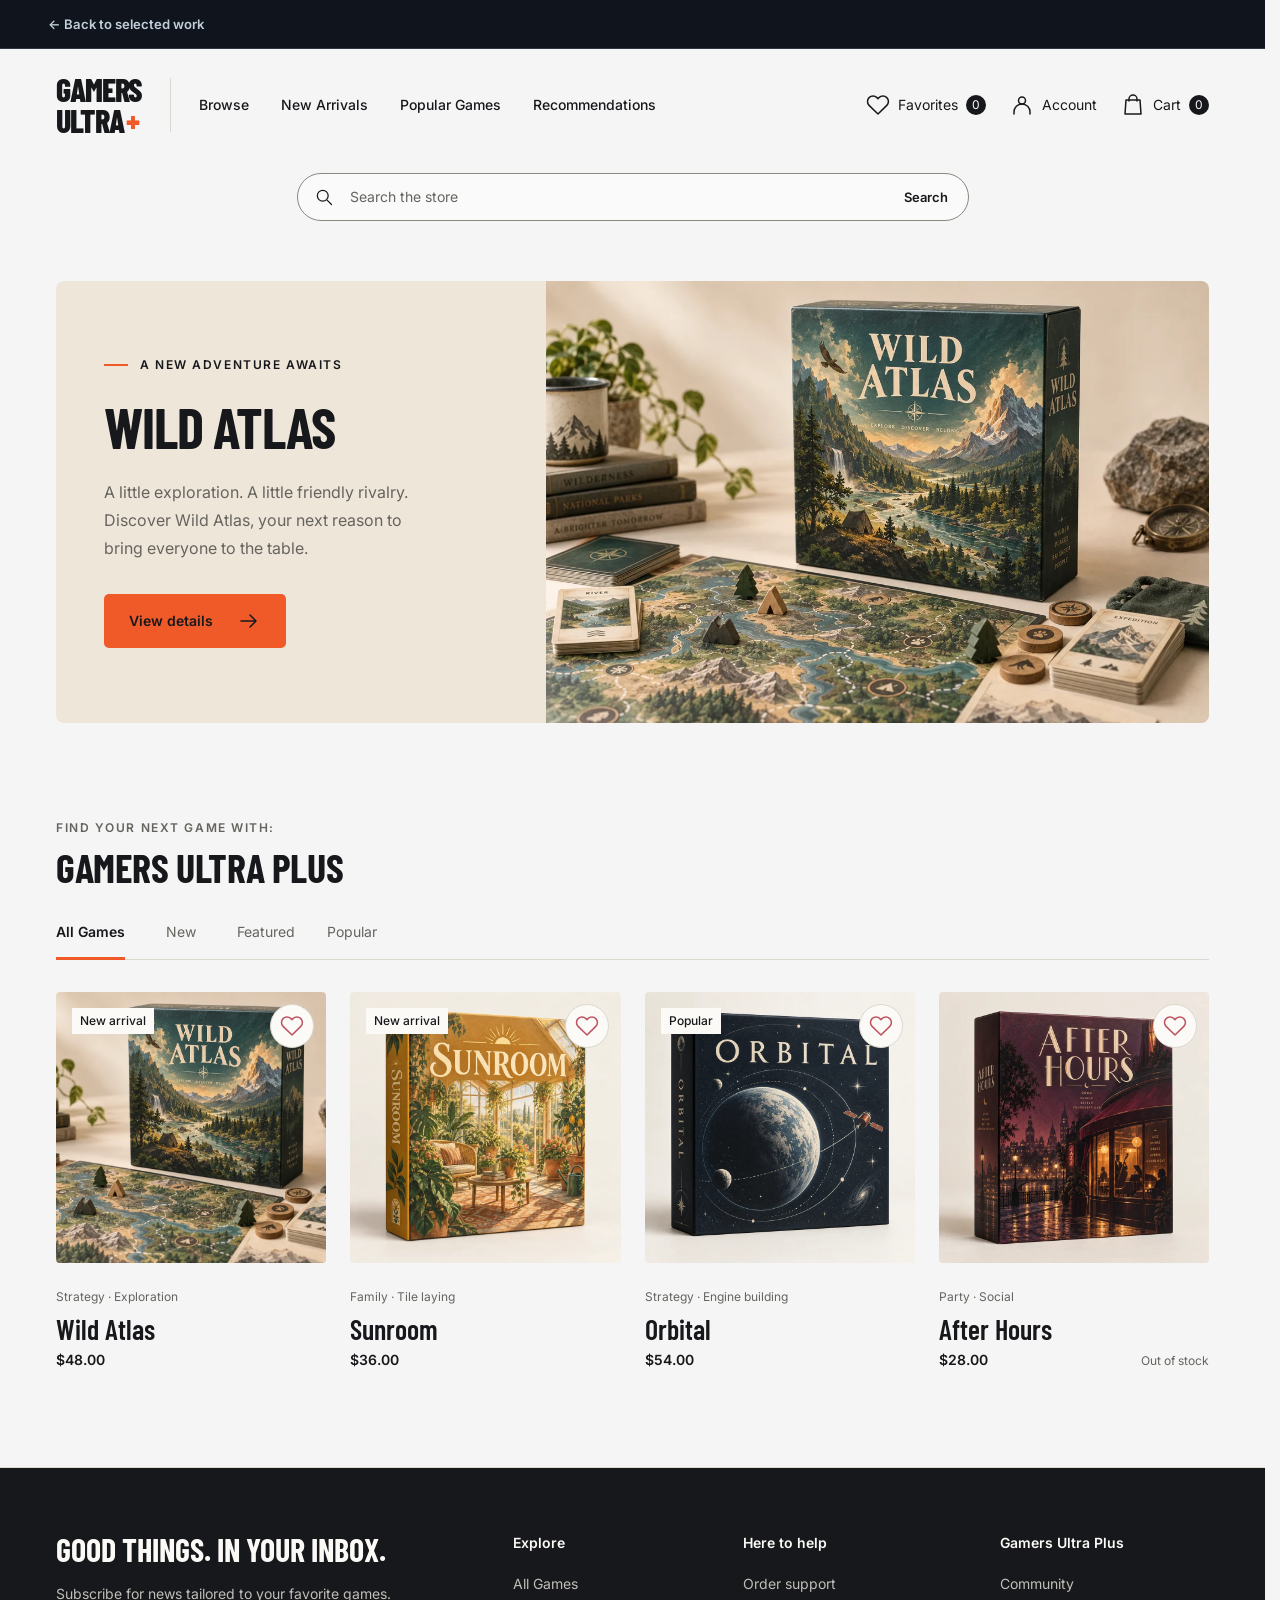
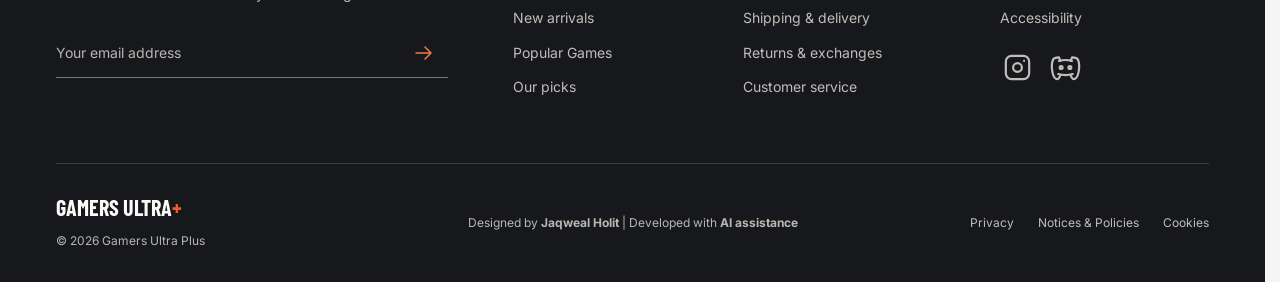
==== commit 88e58c49: "v4.2.1 Update Started expanding GUP project and fixing its mobile visual look." ====
--- a/page/gup/index.html
+++ b/page/gup/index.html
@@ -20,17 +20,21 @@
       href="https://fonts.googleapis.com/css2?family=Barlow+Condensed:wght@600;700;800&amp;family=Inter:wght@400;500;600;700&amp;display=swap"
       rel="stylesheet"
     >
-    <link rel="stylesheet" href="../../assets/css/shared/motion.css">
-    <link rel="stylesheet" href="styles.css">
+    <link rel="stylesheet" href="assets/css/base.css">
+    <link rel="stylesheet" href="assets/css/header.css">
+    <link rel="stylesheet" href="assets/css/products.css">
+    <link rel="stylesheet" href="assets/css/footer.css">
+    <link rel="stylesheet" href="assets/css/dialogs.css">
+    <link rel="stylesheet" href="assets/css/home.css">
     <link rel="stylesheet" href="../../assets/css/shared/project-navigation.css">
-    <link rel="stylesheet" href="responsive.css">
-    <link rel="stylesheet" href="../../assets/css/shared/accessibility.css">
+    <link rel="stylesheet" href="assets/css/accessibility.css">
+    <script src="../../assets/js/site.js" defer></script>
   </head>
-  <body>
+  <body data-page="home" data-site-root="./">
     <a class="skip-link" href="#main">Skip to content</a>
     <nav class="project-navigation" aria-label="Project navigation">
       <div class="project-navigation__inner">
-        <a href="../../index.html#gup-project">&larr; Back to selected work</a>
+        <a href="../../#gup-project">&larr; Back to selected work</a>
       </div>
     </nav>
     <!-- Reusable interface icons. Product artwork lives in assets/images. -->
@@ -39,6 +43,12 @@
         <circle cx="10.5" cy="10.5" r="6.5"/>
         <path d="m16 16 5 5"/>
       </symbol>
+      <symbol id="i-heart" viewBox="0 0 24 24">
+        <path d="M20.8 4.6a5.5 5.5 0 0 0-7.8 0L12 5.7l-1.1-1.1a5.5 5.5 0 0 0-7.8 7.8L12 21l8.8-8.6a5.5 5.5 0 0 0 0-7.8Z"/>
+      </symbol>
+      <symbol id="i-menu" viewBox="0 0 24 24">
+        <path d="M4 6h16M4 12h16M4 18h16"/>
+      </symbol>
       <symbol id="i-person" viewBox="0 0 24 24">
         <circle cx="12" cy="7.5" r="3.5"/>
         <path d="M4 21v-2a8 8 0 0 1 16 0v2"/>
@@ -69,16 +79,20 @@
     <header class="site-header">
       <div class="header-main page-width">
         <div class="brand-navigation">
-          <a class="wordmark" href="#" aria-label="Gamers Ultra Plus home"> <span>GAMERS</span> <span>ULTRA<span class="brand-plus">+</span></span> </a>
+          <a class="wordmark" href="./" aria-label="Gamers Ultra Plus home"> <span>GAMERS</span> <span>ULTRA<span class="brand-plus">+</span></span> </a>
           <nav class="primary-nav" aria-label="Primary navigation">
-            <a href="#collection" data-nav-filter="all">Browse</a>
-            <a href="#collection" data-nav-filter="new">New Arrivals</a>
-            <a href="#collection" data-nav-filter="popular">Popular Games</a>
-            <a href="#collection" data-nav-filter="featured">Recommendations</a>
+            <a href="browse/">Browse</a>
+            <a href="browse/?collection=new">New Arrivals</a>
+            <a href="browse/?collection=popular">Popular Games</a>
+            <a href="browse/?collection=featured">Recommendations</a>
           </nav>
         </div>
         <div class="header-actions">
-          <button class="header-action" type="button" data-info="account" aria-label="Account">
+          <a class="header-action favorites-link" href="browse/?favorites=1#collection" aria-label="View favorites">
+            <svg class="icon" aria-hidden="true"><use href="#i-heart"/></svg>
+            <span>Favorites</span><span class="cart-count" data-favorites-count>0</span>
+          </a>
+          <button class="header-action account-action" type="button" data-info="account" aria-label="Account">
             <svg class="icon" aria-hidden="true">
               <use href="#i-person"/>
             </svg>
@@ -97,6 +111,17 @@
             <span>Cart</span>
             <span class="cart-count" id="cart-count">0</span>
           </button>
+          <button
+            class="header-action mobile-menu-toggle"
+            id="open-mobile-menu"
+            type="button"
+            aria-label="Open menu"
+            aria-haspopup="dialog"
+            aria-controls="mobile-menu"
+            aria-expanded="false"
+          >
+            <svg class="icon" aria-hidden="true"><use href="#i-menu"/></svg>
+          </button>
         </div>
       </div>
       <div class="search-row page-width">
@@ -117,22 +142,45 @@
         </form>
       </div>
     </header>
+    <dialog
+      class="mobile-menu"
+      id="mobile-menu"
+      aria-labelledby="mobile-menu-title"
+      data-close-animation="mobile-menu-out"
+    >
+      <div class="mobile-menu-heading">
+        <h2 id="mobile-menu-title">MENU</h2>
+        <button class="close-button" type="button" data-close aria-label="Close menu" autofocus>
+          <svg class="icon" aria-hidden="true"><use href="#i-close"/></svg>
+        </button>
+      </div>
+      <nav class="mobile-menu-nav" aria-label="Mobile navigation">
+        <a class="mobile-menu-link" href="browse/">Browse</a>
+        <button class="mobile-menu-link" type="button" disabled aria-label="New Arrivals, coming soon">New Arrivals</button>
+        <button class="mobile-menu-link" type="button" disabled aria-label="Popular Games, coming soon">Popular Games</button>
+        <button class="mobile-menu-link" type="button" disabled aria-label="Recommendations, coming soon">Recommendations</button>
+        <button class="mobile-menu-link" type="button" data-menu-account>Account</button>
+      </nav>
+    </dialog>
+    <p class="sr-only" id="favorites-status" role="status" aria-live="polite"></p>
     <main id="main" tabindex="-1">
       <section class="hero page-width" aria-labelledby="hero-title">
         <div class="hero-copy">
           <p class="eyebrow"><span class="small-rule"></span> A new adventure awaits</p>
           <h1 id="hero-title">WILD ATLAS</h1>
           <p class="hero-description">A little exploration. A little friendly rivalry.<br class="desktop-break"> Discover Wild Atlas, your next reason to<br class="desktop-break"> bring everyone to the table.</p>
-          <button class="button button-primary" type="button" data-product="wild-atlas">
-            View details
-            <svg class="icon" aria-hidden="true">
-              <use href="#i-arrow"/>
-            </svg>
-          </button>
+          <div class="hero-actions">
+            <button class="button button-primary" type="button" data-product="wild-atlas">
+              View details
+              <svg class="icon" aria-hidden="true">
+                <use href="#i-arrow"/>
+              </svg>
+            </button>
+          </div>
         </div>
         <figure class="hero-visual">
           <img
-            src="../../assets/images/gup/wild-atlas.webp"
+            src="assets/images/wild-atlas.webp"
             alt="Wild Atlas: an illustrated wilderness board game with a forest-green box, map board, and wooden playing pieces."
             width="1200"
             height="800"
@@ -147,7 +195,7 @@
         </div>
         <div class="collection-controls">
           <div class="filters" role="group" aria-label="Filter games">
-            <button class="filter active" type="button" data-filter="all" aria-pressed="true">All games</button>
+            <button class="filter active" type="button" data-filter="all" aria-pressed="true">All Games</button>
             <button class="filter" type="button" data-filter="new" aria-pressed="false">New</button>
             <button class="filter" type="button" data-filter="featured" aria-pressed="false">Featured</button>
             <button class="filter" type="button" data-filter="popular" aria-pressed="false">Popular</button>
@@ -156,109 +204,7 @@
         </div>
         <p class="sr-only" id="filter-status" role="status" aria-live="polite"></p>
         <div class="product-grid" id="product-grid">
-          <!-- script.js reads product records from these cards, keeping content in one place. -->
-          <article
-            class="product-card"
-            data-id="wild-atlas"
-            data-name="Wild Atlas"
-            data-price="48"
-            data-collection="new featured"
-            data-keywords="strategy exploration adventure map wilderness family"
-            data-players="2–4"
-            data-time="45–60"
-            data-age="10+"
-            data-stock="in"
-            data-description="Chart a path through an untamed landscape. Gather resources, connect distant landmarks, and build the most rewarding expedition. An approachable strategy game with a different journey every time you play."
-          >
-            <button
-              class="product-image"
-              type="button"
-              data-product="wild-atlas"
-              aria-label="View Wild Atlas"
-            > <span class="badge">New arrival</span> <img src="../../assets/images/gup/wild-atlas.webp" alt="Wild Atlas game box and components" width="1200" height="800" loading="lazy"> </button>
-            <p class="product-type">Strategy · Exploration</p>
-            <div class="product-title-row">
-              <h3><button type="button" data-product="wild-atlas">Wild Atlas</button></h3>
-              <span class="price">$48.00</span>
-            </div>
-            <div class="product-bottom">
-              <span class="availability">In stock</span>
-            </div>
-          </article>
-          <article
-            class="product-card"
-            data-id="sunroom"
-            data-name="Sunroom"
-            data-price="36"
-            data-collection="new featured"
-            data-keywords="family nature plants garden tile laying relaxed"
-            data-players="2–4"
-            data-time="25–35"
-            data-age="8+"
-            data-stock="in"
-            data-description="Make a little room for something green. Arrange plants, catch the best light, and grow a greenhouse full of character. A relaxed tile-laying game with quick turns and plenty of satisfying little decisions."
-          >
-            <button class="product-image" type="button" data-product="sunroom" aria-label="View Sunroom"> <span class="badge">New arrival</span> <img src="../../assets/images/gup/sunroom.webp" alt="Sunroom game box with a warm illustrated greenhouse and foliage" width="900" height="900" loading="lazy"> </button>
-            <p class="product-type">Family · Tile laying</p>
-            <div class="product-title-row">
-              <h3><button type="button" data-product="sunroom">Sunroom</button></h3>
-              <span class="price">$36.00</span>
-            </div>
-            <div class="product-bottom">
-              <span class="availability">In stock</span>
-            </div>
-          </article>
-          <article
-            class="product-card"
-            data-id="orbital"
-            data-name="Orbital"
-            data-price="54"
-            data-collection="featured popular"
-            data-keywords="strategy space science planets engine building"
-            data-players="1–4"
-            data-time="60–90"
-            data-age="12+"
-            data-stock="in"
-            data-description="Build a network at the edge of the solar system. Balance precious resources, develop your space station, and time your next launch. A thoughtful engine-building game for solo explorers and competitive crews alike."
-          >
-            <button class="product-image" type="button" data-product="orbital" aria-label="View Orbital"> <span class="badge">Popular</span> <img src="../../assets/images/gup/orbital.webp" alt="Orbital game box with illustrated celestial rings on a navy cover" width="900" height="900" loading="lazy"> </button>
-            <p class="product-type">Strategy · Engine building</p>
-            <div class="product-title-row">
-              <h3><button type="button" data-product="orbital">Orbital</button></h3>
-              <span class="price">$54.00</span>
-            </div>
-            <div class="product-bottom">
-              <span class="availability">In stock</span>
-            </div>
-          </article>
-          <article
-            class="product-card"
-            data-id="after-hours"
-            data-name="After Hours"
-            data-price="28"
-            data-collection="popular"
-            data-keywords="party social cards music jazz city friends"
-            data-players="3–8"
-            data-time="20–30"
-            data-age="14+"
-            data-stock="out"
-            data-description="The lights are low, the music is good, and everyone has a story. Read the room, trade clues, and find your people in a quick-playing social card game made for evenings that run a little longer."
-          >
-            <button
-              class="product-image"
-              type="button"
-              data-product="after-hours"
-              aria-label="View After Hours"
-            > <img src="../../assets/images/gup/after-hours.webp" alt="After Hours game box with an illustrated burgundy and gold jazz bar" width="900" height="900" loading="lazy"> </button>
-            <p class="product-type">Party · Social</p>
-            <div class="product-title-row">
-              <h3><button type="button" data-product="after-hours">After Hours</button></h3>
-              <span class="price">$28.00</span>
-            </div>
-            <div class="product-bottom">
-              <span class="availability unavailable">Out of stock</span>
-            </div>
-          </article>
+          <!-- Rendered from assets/js/catalog.js on both pages. -->
         </div>
         <div class="empty-state" id="empty-state" hidden>
           <h3>No games found.</h3>
@@ -266,7 +212,7 @@
           <button class="button button-secondary" id="reset-search" type="button">Show all games</button>
         </div>
         <noscript>
-          <p class="noscript-note">Enable JavaScript to search games, view details, or try the demonstration cart.</p>
+          <p class="noscript-note">Enable JavaScript to see the catalogue, search games, view details, and try the demonstration cart.</p>
         </noscript>
       </section>
     </main>
@@ -300,10 +246,10 @@
           </div>
           <div class="footer-column">
             <h3>Explore</h3>
-            <a href="#collection" data-nav-filter="all">All games</a>
-            <a href="#collection" data-nav-filter="new">New arrivals</a>
-            <a href="#collection" data-nav-filter="popular">Popular Games</a>
-            <a href="#collection" data-nav-filter="featured">Our picks</a>
+            <a href="browse/">All Games</a>
+            <a href="browse/?collection=new">New arrivals</a>
+            <a href="browse/?collection=popular">Popular Games</a>
+            <a href="browse/?collection=featured">Our picks</a>
           </div>
           <div class="footer-column">
             <h3>Here to help</h3>
@@ -332,7 +278,7 @@
         </div>
         <div class="footer-bottom page-width">
           <div>
-            <a class="footer-wordmark" href="#" aria-label="Gamers Ultra Plus home">GAMERS ULTRA<span>+</span></a>
+            <a class="footer-wordmark" href="./" aria-label="Gamers Ultra Plus home">GAMERS ULTRA<span>+</span></a>
             <p>© <span id="year">2026</span> Gamers Ultra Plus</p>
           </div>
           <p class="footer-credit">Designed by <b>Jaqweal Holit</b> | Developed with <b>AI assistance</b></p>
@@ -341,13 +287,12 @@
               <button type="button" data-info="privacy">Privacy</button>
               <button type="button" data-info="terms">Notices &amp; Policies</button>
               <button type="button" data-info="cookies">Cookies</button>
-              <a href="../../">Return to portfolio</a>
             </div>
           </div>
         </div>
       </div>
     </footer>
-    <!-- Native dialogs keep all demonstration flows within this one homepage. -->
+    <!-- Shared product, cart, and information dialogs. -->
     <dialog class="product-dialog" id="product-dialog" aria-labelledby="detail-title">
       <button class="close-button" type="button" data-close aria-label="Close product details">
         <svg class="icon" aria-hidden="true">
@@ -394,7 +339,7 @@
       <div class="cart-summary" id="cart-summary">
         <p><span>Subtotal</span><strong id="cart-subtotal">$0.00</strong></p>
         <p class="cart-note">Shipping and taxes are not included.</p>
-        <p class="demo-note">This is a portfolio demo. Checkout and payments are not enabled.</p>
+        <p class="demo-note">This is a storefront demo. Checkout and payments are not enabled.</p>
         <button class="button button-primary" type="button" data-close>
           Continue browsing
           <svg class="icon" aria-hidden="true">
@@ -414,6 +359,14 @@
       <div id="info-content"></div>
       <button class="button button-secondary" type="button" data-close>Back to browsing</button>
     </dialog>
-    <script src="script.js" defer></script>
+    <script src="assets/js/core.js" defer></script>
+    <script src="assets/js/catalog.js" defer></script>
+    <script src="assets/js/products.js" defer></script>
+    <script src="assets/js/favorites.js" defer></script>
+    <script src="assets/js/collection.js" defer></script>
+    <script src="assets/js/dialogs.js" defer></script>
+    <script src="assets/js/cart.js" defer></script>
+    <script src="assets/js/mobile.js" defer></script>
+    <script src="assets/js/site.js" defer></script>
   </body>
 </html>
--- a/page/gup/assets/css/base.css
+++ b/page/gup/assets/css/base.css
@@ -0,0 +1,200 @@
+/* Design tokens, reset, typography, shared controls, and page entrance. */
+/* Small screens: <=479px; wider phones: 480–767px; tablets: 768–1079px; desktop: >=1080px. */
+
+@keyframes page-enter {
+  from {
+    opacity: 0;
+  }
+
+  to {
+    opacity: 1;
+  }
+}
+
+:root {
+  --ink: #17181b;
+  --cream: #fafafa;
+  --paper: #fbfaf7;
+  --text-secondary: #66645f;
+  --border: #ddd8cf;
+  --orange: #f05a28;
+  --orange-dark: #c7441c;
+  --display: "Barlow Condensed", "Arial Narrow", Impact, sans-serif;
+  --body: "Inter", Arial, sans-serif;
+  --page-width: 1376px;
+}
+
+* {
+  box-sizing: border-box;
+}
+
+html {
+  scroll-behavior: smooth;
+  scroll-padding-top: 24px;
+  scrollbar-gutter: stable;
+}
+
+body {
+  margin: 0;
+  color: var(--ink);
+  background: whitesmoke;
+  font: 400 1rem/1.6 var(--body);
+}
+
+button,
+input {
+  font: inherit;
+}
+
+button,
+a {
+  -webkit-tap-highlight-color: transparent;
+  transition: color 0.16s ease, background-color 0.16s ease, border-color 0.16s ease;
+}
+
+button {
+  color: inherit;
+  cursor: pointer;
+  border: 0;
+  background: none;
+}
+
+button:disabled {
+  cursor: not-allowed;
+}
+
+a {
+  color: inherit;
+  text-decoration: none;
+}
+
+img {
+  display: block;
+  max-width: 100%;
+}
+
+figure,
+h1,
+h2,
+h3,
+p {
+  margin: 0;
+}
+
+.page-width {
+  width: calc(100% - 112px);
+  max-width: var(--page-width);
+  margin-inline: auto;
+}
+
+.skip-link {
+  position: fixed;
+  top: -100px;
+  left: 16px;
+  padding: 12px 24px;
+  background: var(--ink);
+  color: var(--paper);
+  z-index: 1000;
+}
+
+.skip-link:focus {
+  top: 16px;
+}
+
+.icon-definitions {
+  position: absolute;
+  width: 0;
+  height: 0;
+  overflow: hidden;
+}
+
+.icon {
+  width: 24px;
+  height: 24px;
+  flex: 0 0 24px;
+  fill: none;
+  stroke: currentColor;
+  stroke-width: 1.5;
+  stroke-linecap: round;
+  stroke-linejoin: round;
+}
+
+.eyebrow {
+  font-size: 0.75rem;
+  font-weight: 600;
+  letter-spacing: 0.13em;
+  text-transform: uppercase;
+  line-height: 1.5;
+}
+
+h1,
+h2,
+h3 {
+  line-height: 1.1;
+}
+
+h1,
+h2 {
+  font-family: var(--display);
+  font-weight: 700;
+}
+
+.button {
+  min-height: 48px;
+  display: inline-flex;
+  align-items: center;
+  justify-content: center;
+  gap: 24px;
+  padding: 14px 24px;
+  font-size: 0.875rem;
+  line-height: 1.4;
+  font-weight: 600;
+  border: 1px solid transparent;
+}
+
+.button-primary {
+  background: var(--orange);
+  color: var(--ink);
+}
+
+.button-primary:hover {
+  background: var(--orange-dark);
+  color: white;
+}
+
+.button-secondary {
+  border-color: var(--ink);
+}
+
+.button-secondary:hover {
+  background: var(--ink);
+  color: var(--paper);
+}
+
+.button:disabled {
+  background: var(--border);
+  color: var(--text-secondary);
+}
+
+input::placeholder {
+  color: var(--text-secondary);
+  opacity: 1;
+}
+
+@media (max-width: 1200px) {
+  .page-width {
+    width: calc(100% - 64px);
+  }
+}
+
+@media (max-width: 767px) {
+  .page-width {
+    width: calc(100% - 32px);
+  }
+}
+
+@media (min-width: 75rem) and (hover: hover) and (pointer: fine) and (prefers-reduced-motion: no-preference) {
+  body {
+    animation: page-enter 340ms linear both;
+  }
+}
--- a/page/gup/assets/css/header.css
+++ b/page/gup/assets/css/header.css
@@ -0,0 +1,351 @@
+/* Navigation, header utilities, search, and compact layouts. */
+/* Small screens: <=479px; wider phones: 480–767px; tablets: 768–1079px; desktop: >=1080px. */
+
+.site-header {
+  background: whitesmoke;
+}
+
+.header-main {
+  display: flex;
+  align-items: center;
+  gap: 64px;
+  min-height: 112px;
+}
+
+.brand-navigation {
+  display: flex;
+  align-items: center;
+  min-width: 0;
+}
+
+.wordmark {
+  flex: 0 0 20px;
+  font-family: var(--display);
+  font-weight: 800;
+  font-size: 2rem;
+  line-height: 0.85;
+  letter-spacing: -0.035em;
+}
+
+.wordmark > span {
+  display: block;
+}
+
+.wordmark > span + span {
+  margin-top: 3px;
+}
+
+.brand-plus {
+  color: var(--orange);
+  margin-left: 3px;
+}
+
+.primary-nav {
+  display: flex;
+  align-items: center;
+  gap: 32px;
+  border-left: 1px solid var(--border);
+  margin-left: 28px;
+  padding-left: 28px;
+}
+
+.primary-nav a {
+  padding: 16px 0;
+  font-size: 0.875rem;
+  font-weight: 500;
+  line-height: 1.6;
+  white-space: nowrap;
+}
+
+.primary-nav a:hover {
+  color: var(--orange-dark);
+}
+
+.search-row {
+  display: flex;
+  justify-content: center;
+  align-items: center;
+  min-height: 72px;
+}
+
+.search {
+  display: flex;
+  align-items: center;
+  flex: 1;
+  gap: 16px;
+  background: var(--cream);
+  border: 1px solid #8b877e;
+  border-radius: 999px;
+  min-height: 48px;
+  padding-left: 16px;
+  max-width: 672px;
+  overflow: visible;
+}
+
+.search .icon {
+  width: 20px;
+  height: 20px;
+  flex-basis: 20px;
+}
+
+.search input {
+  width: 100%;
+  min-width: 0;
+  padding: 12px 0;
+  background: transparent;
+  border: 0;
+  color: var(--ink);
+  font-size: 0.875rem;
+}
+
+.search input:focus {
+  outline: none;
+}
+
+.search button {
+  font-size: 0.8125rem;
+  font-weight: 600;
+  padding: 12px 20px;
+  min-height: 46px;
+  border-radius: 0 999px 999px 0;
+}
+
+.search button:hover {
+  background: var(--border);
+}
+
+.header-actions {
+  display: flex;
+  margin-left: auto;
+  gap: 24px;
+}
+
+.header-action {
+  display: flex;
+  align-items: center;
+  gap: 8px;
+  padding: 8px 0;
+  white-space: nowrap;
+  font-size: 0.875rem;
+}
+
+.header-action:hover {
+  color: var(--orange-dark);
+}
+
+.cart-count {
+  width: 20px;
+  min-width: 20px;
+  height: 20px;
+  border-radius: 50%;
+  background: var(--ink);
+  color: var(--paper);
+  display: grid;
+  place-items: center;
+  font-size: 0.75rem;
+  line-height: 1;
+}
+
+.cart-count.is-updated {
+  animation: cart-count-confirm 0.18s ease-out;
+}
+
+@keyframes cart-count-confirm {
+  50% {
+    transform: scale(1.12);
+  }
+}
+
+@media (min-width: 1080px) and (max-width: 1250px) {
+  .header-main {
+    gap: 24px;
+  }
+
+  .primary-nav {
+    gap: 20px;
+    margin-left: 16px;
+    padding-left: 16px;
+  }
+
+  .header-actions {
+    gap: 16px;
+  }
+
+  .favorites-link > span:not(.cart-count) {
+    display: none;
+  }
+}
+
+@media (max-width: 1200px) {
+  .header-main {
+    gap: 32px;
+  }
+
+  .primary-nav {
+    margin-left: 16px;
+    padding-left: 16px;
+  }
+}
+
+.mobile-menu-toggle {
+  display: none;
+}
+
+.mobile-menu {
+  position: fixed;
+  inset: 0 auto 0 0;
+  margin: 0;
+  width: 100vw;
+  max-width: none;
+  height: 100dvh;
+  max-height: 100dvh;
+  padding: max(24px, env(safe-area-inset-top)) 24px max(24px, env(safe-area-inset-bottom));
+  overflow-x: hidden;
+  overflow-y: auto;
+  overscroll-behavior: contain;
+  touch-action: pan-y pinch-zoom;
+}
+
+.mobile-menu[open] {
+  animation: mobile-menu-in 260ms cubic-bezier(0.22, 1, 0.36, 1);
+}
+
+.mobile-menu.is-closing {
+  animation: mobile-menu-out 260ms ease-in both;
+  pointer-events: none;
+}
+
+.mobile-menu[open]::backdrop {
+  animation: mobile-menu-backdrop-in 260ms ease-out;
+}
+
+.mobile-menu.is-closing::backdrop {
+  animation: mobile-menu-backdrop-out 260ms ease-in both;
+}
+
+.mobile-menu-heading {
+  position: relative;
+  display: flex;
+  align-items: center;
+  min-height: 44px;
+  margin-bottom: 24px;
+}
+
+.mobile-menu h2 {
+  margin: 0;
+  padding-right: 56px;
+  font-size: 2rem;
+}
+
+.mobile-menu .close-button {
+  top: 0;
+  right: 0;
+  width: 44px;
+  height: 44px;
+}
+
+.mobile-menu .close-button:hover {
+  background: var(--paper);
+}
+
+.mobile-menu-nav {
+  display: flex;
+  flex-direction: column;
+  gap: 8px;
+}
+
+.mobile-menu-link {
+  display: flex;
+  align-items: center;
+  min-height: 48px;
+  padding: 12px;
+  border-radius: 4px;
+  font-size: 1rem;
+  text-align: left;
+  touch-action: pan-y pinch-zoom;
+  transition: none;
+}
+
+.mobile-menu-link:disabled {
+  color: var(--text-secondary);
+}
+
+.mobile-menu-link:not(:disabled):active,
+.mobile-menu-link.is-activated {
+  background: var(--orange);
+  color: var(--ink);
+}
+
+@keyframes mobile-menu-in {
+  from {
+    transform: translateX(-100%);
+  }
+}
+
+@keyframes mobile-menu-out {
+  to {
+    transform: translateX(-100%);
+  }
+}
+
+@keyframes mobile-menu-backdrop-in {
+  from {
+    background: rgb(23 24 27 / 0);
+  }
+}
+
+@keyframes mobile-menu-backdrop-out {
+  to {
+    background: rgb(23 24 27 / 0);
+  }
+}
+
+@media (max-width: 1079px) {
+  html {
+    scroll-padding-top: 176px;
+  }
+
+  .site-header {
+    position: sticky;
+    top: 0;
+    z-index: 50;
+  }
+
+  .header-main {
+    min-height: 88px;
+    padding-block: 16px;
+    flex-wrap: nowrap;
+    align-items: center;
+    gap: 12px;
+  }
+
+  .brand-navigation {
+    flex: 1 1 auto;
+    width: auto;
+    flex-wrap: nowrap;
+  }
+
+  .primary-nav,
+  .header-actions .account-action,
+  .header-actions .header-action > span {
+    display: none;
+  }
+
+  .header-actions {
+    position: static;
+    flex: 0 0 auto;
+    align-items: center;
+    gap: 8px;
+  }
+
+  .header-action {
+    min-width: 44px;
+    min-height: 44px;
+    justify-content: center;
+    padding: 0;
+  }
+
+  .mobile-menu-toggle {
+    display: flex;
+  }
+}
--- a/page/gup/assets/css/products.css
+++ b/page/gup/assets/css/products.css
@@ -0,0 +1,303 @@
+/* Collection controls, product cards, favorites, and result states. */
+/* Small screens: <=479px; wider phones: 480–767px; tablets: 768–1079px; desktop: >=1080px. */
+
+.collection {
+  margin-bottom: 96px;
+}
+
+.section-heading .eyebrow {
+  color: var(--text-secondary);
+  margin-bottom: 8px;
+}
+
+.section-heading h2 {
+  font-size: 2.5rem;
+  letter-spacing: -0.01em;
+}
+
+.collection-controls {
+  border-bottom: 1px solid var(--border);
+  margin-block: 32px;
+}
+
+.filters {
+  position: relative;
+  display: flex;
+  gap: 32px;
+}
+
+.filter {
+  position: relative;
+  font-size: 0.875rem;
+  padding: 0 0 16px;
+  min-width: 48px;
+  color: var(--text-secondary);
+}
+
+.filter:hover {
+  color: var(--ink);
+}
+
+.filter.active {
+  color: var(--ink);
+  font-weight: 600;
+}
+
+.filter-indicator {
+  position: absolute;
+  bottom: -1px;
+  left: 0;
+  height: 3px;
+  background: var(--orange);
+  pointer-events: none;
+  transition: width 0.2s cubic-bezier(0.22, 1, 0.36, 1), transform 0.18s cubic-bezier(0.22, 1, 0.36, 1);
+}
+
+.product-grid {
+  display: grid;
+  grid-template-columns: repeat(4, minmax(0, 1fr));
+  gap: 24px;
+}
+
+.product-card {
+  min-width: 0;
+}
+
+.product-card,
+.empty-state {
+  transition: opacity 0.1s ease-in-out, transform 0.13s ease-in-out;
+}
+
+.product-card.is-filtering-out,
+.empty-state.is-filtering-out,
+.product-card.is-filtering-in,
+.empty-state.is-filtering-in {
+  opacity: 0;
+  transform: translateY(4px);
+}
+
+.product-image {
+  position: relative;
+  display: block;
+  width: 100%;
+  aspect-ratio: 1;
+  padding: 0;
+  overflow: hidden;
+  background: var(--cream);
+  border-radius: 4px;
+  margin-bottom: 24px;
+}
+
+.product-image > img {
+  width: 100%;
+  height: 100%;
+  object-fit: cover;
+  transition: transform 0.3s ease;
+}
+
+.product-image:hover > img {
+  transform: scale(1.035);
+}
+
+.product-card[data-id="wild-atlas"] .product-image > img {
+  object-position: 58% 50%;
+}
+
+.badge {
+  position: absolute;
+  z-index: 1;
+  top: 16px;
+  left: 16px;
+  background: var(--paper);
+  padding: 4px 8px;
+  font-size: 0.75rem;
+  line-height: 1.5;
+  font-weight: 500;
+}
+
+.product-type {
+  font-size: 0.75rem;
+  color: var(--text-secondary);
+  margin-bottom: 8px;
+}
+
+.product-title-row {
+  display: flex;
+  flex-direction: column;
+  align-items: flex-start;
+  gap: 4px;
+}
+
+.product-title-row h3 {
+  font-family: var(--display);
+  font-size: 1.75rem;
+  font-weight: 600;
+  line-height: 1.1;
+}
+
+.product-title-row h3 button,
+.product-title-row h3 a {
+  padding: 0;
+  text-align: left;
+  font: inherit;
+}
+
+.product-title-row h3 button:hover,
+.product-title-row h3 a:hover {
+  color: var(--orange-dark);
+}
+
+.price {
+  font-size: 0.875rem;
+  font-weight: 600;
+  white-space: nowrap;
+}
+
+.product-purchase {
+  display: flex;
+  align-items: baseline;
+  gap: 12px;
+  width: 100%;
+}
+
+.availability {
+  font-size: 0.75rem;
+  margin-left: auto;
+  white-space: nowrap;
+}
+
+.unavailable {
+  color: var(--text-secondary);
+}
+
+.empty-state {
+  padding: 64px 24px;
+  text-align: center;
+  background: var(--cream);
+}
+
+.empty-state h3 {
+  font-family: var(--display);
+  font-size: 2rem;
+}
+
+.empty-state p {
+  color: var(--text-secondary);
+  margin-block: 16px 24px;
+}
+
+.noscript-note {
+  padding-top: 24px;
+}
+
+#filter-status {
+  margin: 0;
+}
+
+.product-visual {
+  position: relative;
+  margin-bottom: 24px;
+}
+
+.product-visual .product-image {
+  margin-bottom: 0;
+}
+
+.product-visual .badge {
+  max-width: calc(100% - 84px);
+}
+
+.product-title-row h3 a {
+  display: inline-flex;
+  align-items: center;
+}
+
+.favorite-button {
+  position: absolute;
+  top: 12px;
+  right: 12px;
+  z-index: 2;
+  display: grid;
+  place-items: center;
+  width: 44px;
+  height: 44px;
+  padding: 0;
+  border: 1px solid var(--border);
+  border-radius: 50%;
+  background: var(--paper);
+  color: #bf5260;
+}
+
+.favorite-button:hover {
+  background: white;
+  color: #e0314b;
+  border-color: currentColor;
+}
+
+.favorite-button.is-saved,
+.favorite-button:active {
+  color: #a1162b;
+  border-color: currentColor;
+}
+
+.favorite-button.is-saved .icon,
+.favorite-button:active .icon {
+  fill: currentColor;
+  stroke: currentColor;
+}
+
+@media (max-width: 1079px) {
+  .product-grid {
+    grid-template-columns: repeat(2, minmax(0, 1fr));
+    gap: 40px 24px;
+  }
+
+  .filter {
+    min-height: 44px;
+  }
+
+  .product-title-row h3 button,
+  .product-title-row h3 a {
+    min-height: 44px;
+    text-align: left;
+  }
+
+  .filters {
+    justify-content: space-between;
+    gap: 8px;
+  }
+}
+
+@media (max-width: 767px) {
+  .favorite-button {
+    top: 8px;
+    right: 8px;
+  }
+
+  .section-heading h2 {
+    font-size: 2.125rem;
+  }
+
+  .product-grid {
+    gap: 32px 16px;
+  }
+
+  .product-title-row h3 {
+    font-size: 1.5rem;
+  }
+
+  .badge {
+    top: 8px;
+    left: 8px;
+  }
+
+  .collection {
+    margin-bottom: 64px;
+  }
+}
+
+@media (max-width: 479px) {
+  .product-grid {
+    grid-template-columns: minmax(0, 1fr);
+  }
+}
--- a/page/gup/assets/css/footer.css
+++ b/page/gup/assets/css/footer.css
@@ -0,0 +1,282 @@
+/* Footer links, newsletter form, and responsive columns. */
+/* Small screens: <=479px; wider phones: 480–767px; tablets: 768–1079px; desktop: >=1080px. */
+
+.site-footer {
+  border-top: 1px solid var(--border);
+}
+
+.footer-dark {
+  background: var(--ink);
+  color: var(--paper);
+}
+
+.footer-main {
+  display: grid;
+  grid-template-columns: 2.25fr 1fr 1.15fr 1.15fr;
+  gap: 48px;
+  padding-block: 64px;
+}
+
+.newsletter {
+  max-width: 392px;
+}
+
+.newsletter h2 {
+  font-size: 2rem;
+  line-height: 1.1;
+}
+
+.newsletter > p:not(.eyebrow) {
+  font-size: 0.875rem;
+  color: #c0beb8;
+  margin-top: 16px;
+}
+
+.newsletter-field {
+  display: flex;
+  border-bottom: 1px solid #777773;
+  margin-top: 24px;
+  min-height: 48px;
+}
+
+.newsletter-field input {
+  min-width: 0;
+  width: 100%;
+  color: var(--paper);
+  background: transparent;
+  border: 0;
+  padding: 12px 0;
+  font-size: 0.875rem;
+}
+
+.newsletter-field input::placeholder {
+  color: #b9b7b1;
+}
+
+.newsletter-field input:focus {
+  outline: none;
+}
+
+.newsletter-field button {
+  width: 48px;
+  flex: 0 0 48px;
+  display: grid;
+  place-items: center;
+}
+
+.newsletter-field button:hover {
+  color: var(--paper);
+}
+
+.newsletter-note:not(:empty) {
+  margin-top: 12px;
+  color: #b9b7b1;
+  font-size: 0.75rem;
+  line-height: 1.6;
+}
+
+.footer-column {
+  display: flex;
+  flex-direction: column;
+  align-items: flex-start;
+  gap: 12px;
+}
+
+.footer-column h3 {
+  font-size: 0.875rem;
+  line-height: 1.5;
+  font-weight: 600;
+  margin-bottom: 8px;
+}
+
+.footer-column a,
+.footer-column button {
+  color: #c0beb8;
+  padding: 0;
+  text-align: left;
+  font-size: 0.875rem;
+  line-height: 1.6;
+}
+
+.footer-column a:hover,
+.footer-column button:hover,
+.footer-legal a:hover,
+.footer-legal button:hover {
+  color: white;
+  text-decoration: underline;
+  text-underline-offset: 4px;
+}
+
+.social-links {
+  display: flex;
+  flex-wrap: wrap;
+  gap: 16px;
+  padding-top: 8px;
+}
+
+.social-links button {
+  display: grid;
+  place-items: center;
+  width: 32px;
+  height: 32px;
+}
+
+.social-links button:hover {
+  text-decoration: none;
+}
+
+.social-icon {
+  width: 35px;
+  height: 35px;
+  flex-basis: 20px;
+}
+
+.footer-bottom {
+  display: grid;
+  grid-template-columns: minmax(0, 1fr) auto minmax(0, 1fr);
+  align-items: center;
+  gap: 32px;
+  border-top: 1px solid #3a3b3d;
+  padding-block: 32px;
+}
+
+.footer-wordmark {
+  font-family: var(--display);
+  font-size: 1.375rem;
+  font-weight: 700;
+  line-height: 1;
+}
+
+.footer-wordmark span {
+  color: var(--orange);
+}
+
+.footer-bottom p {
+  margin-top: 8px;
+  font-size: 0.75rem;
+  color: #b9b7b1;
+}
+
+.footer-bottom .footer-credit {
+  margin-top: 0;
+  text-align: center;
+}
+
+.footer-legal {
+  justify-self: end;
+}
+
+.footer-legal > div {
+  display: flex;
+  gap: 24px;
+}
+
+.footer-legal a,
+.footer-legal button {
+  font-size: 0.75rem;
+  color: #c0beb8;
+  padding: 0;
+}
+
+.newsletter-field button {
+  color: #f4774b;
+}
+
+@media (max-width: 1200px) {
+  .footer-main {
+    gap: 32px;
+    grid-template-columns: 1.8fr 1fr 1.2fr 1.2fr;
+  }
+}
+
+@media (pointer: coarse) and (min-width: 1080px) {
+  .social-links button {
+    min-width: 44px;
+    min-height: 44px;
+  }
+
+  .footer-column a,
+  .footer-column button,
+  .footer-legal a,
+  .footer-legal button {
+    min-height: 44px;
+  }
+}
+
+@media (max-width: 1079px) {
+  .footer-main {
+    grid-template-columns: repeat(3, 1fr);
+  }
+
+  .newsletter {
+    grid-column: 1 / -1;
+    max-width: 480px;
+  }
+
+  .footer-bottom {
+    grid-template-columns: 1fr auto;
+  }
+
+  .footer-bottom .footer-credit {
+    grid-column: 1 / -1;
+    grid-row: 2;
+    justify-self: start;
+    text-align: left;
+  }
+
+  .footer-legal > div {
+    flex-wrap: wrap;
+    gap: 12px 24px;
+  }
+
+  .footer-column a,
+  .footer-column button,
+  .footer-legal a,
+  .footer-legal button {
+    min-height: 44px;
+    display: inline-flex;
+    align-items: center;
+  }
+
+  .social-links button {
+    width: 44px;
+    height: 44px;
+  }
+}
+
+@media (max-width: 767px) {
+  .footer-main {
+    grid-template-columns: repeat(2, 1fr);
+    gap: 40px 24px;
+    padding-block: 48px;
+  }
+
+  .footer-column:last-child {
+    grid-column: 1 / -1;
+  }
+
+  .footer-bottom {
+    grid-template-columns: 1fr;
+    align-items: start;
+    justify-items: start;
+  }
+
+  .footer-bottom .footer-credit {
+    grid-column: auto;
+    grid-row: auto;
+  }
+
+  .footer-legal {
+    justify-self: start;
+  }
+}
+
+@media (max-width: 479px) {
+  .footer-main {
+    grid-template-columns: minmax(0, 1fr);
+  }
+
+  .footer-column:last-child {
+    grid-column: auto;
+  }
+}
--- a/page/gup/assets/css/dialogs.css
+++ b/page/gup/assets/css/dialogs.css
@@ -0,0 +1,449 @@
+/* Shared dialogs, homepage product details, and cart drawer. */
+/* Small screens: <=479px; wider phones: 480–767px; tablets: 768–1079px; desktop: >=1080px. */
+
+body.dialog-open {
+  overflow: hidden;
+}
+
+#detail-add {
+  border-radius: 5px;
+}
+
+dialog {
+  border: 0;
+  color: var(--ink);
+  background: var(--paper);
+  padding: 40px;
+  max-height: calc(100dvh - 48px);
+  width: min(640px, calc(100vw - 48px));
+  overflow: auto;
+}
+
+dialog::backdrop {
+  background: rgb(23 24 27 / 0.58);
+}
+
+dialog h2 {
+  font-size: 2.5rem;
+  margin-bottom: 24px;
+}
+
+dialog .close-button {
+  position: absolute;
+  top: 16px;
+  right: 16px;
+  display: grid;
+  place-items: center;
+  width: 40px;
+  height: 40px;
+  z-index: 1;
+  background: var(--paper);
+}
+
+.close-button:hover {
+  background: var(--cream);
+}
+
+.product-dialog {
+  width: min(960px, calc(100vw - 64px));
+  padding: 0;
+}
+
+.product-dialog[open] {
+  animation: product-dialog-in 0.40s cubic-bezier(0.22, 1, 0.36, 1);
+}
+
+.product-dialog[open]::backdrop,
+.cart-dialog[open]::backdrop {
+  animation: dialog-backdrop-in 0.40s ease-out;
+}
+
+.product-dialog.is-closing {
+  animation: product-dialog-out 0.40s cubic-bezier(0.64, 0, 0.78, 0) both;
+}
+
+.product-dialog.is-closing::backdrop,
+.cart-dialog.is-closing::backdrop {
+  animation: dialog-backdrop-out 0.40s ease-in both;
+}
+
+.detail-layout {
+  display: grid;
+  grid-template-columns: 1fr 1fr;
+}
+
+#detail-image {
+  width: 100%;
+  height: 100%;
+  min-height: 520px;
+  object-fit: cover;
+}
+
+.detail-copy {
+  padding: 56px 40px 40px;
+}
+
+.detail-copy .eyebrow {
+  color: var(--text-secondary);
+  margin-bottom: 12px;
+}
+
+.detail-copy h2 {
+  margin-bottom: 12px;
+}
+
+.detail-price {
+  font-weight: 600;
+  font-size: 1.125rem;
+  margin-bottom: 24px;
+}
+
+#detail-description {
+  color: var(--text-secondary);
+}
+
+.detail-meta {
+  display: grid;
+  grid-template-columns: repeat(3, 1fr);
+  gap: 16px;
+  border-block: 1px solid var(--border);
+  padding-block: 16px;
+  margin-block: 24px;
+}
+
+.detail-meta dt {
+  font-size: 0.75rem;
+  color: var(--text-secondary);
+}
+
+.detail-meta dd {
+  font-size: 0.875rem;
+  font-weight: 500;
+  margin: 4px 0 0;
+}
+
+#detail-stock {
+  font-size: 0.8125rem;
+  margin-bottom: 12px;
+}
+
+.detail-copy .button {
+  width: 100%;
+}
+
+.detail-feedback {
+  min-height: 1.6em;
+  font-size: 0.8125rem;
+  margin-top: 12px;
+  transform-origin: left center;
+}
+
+.detail-feedback.is-confirmed {
+  animation: feedback-confirm 0.18s ease-out;
+}
+
+.cart-dialog {
+  position: fixed;
+  inset: 0 0 0 auto;
+  margin: 0;
+  width: min(480px, 100vw);
+  height: 100dvh;
+  max-height: 100dvh;
+  padding: 32px;
+}
+
+.cart-dialog[open] {
+  animation: cart-drawer-in 0.40s cubic-bezier(0.22, 1, 0.36, 1);
+}
+
+.cart-dialog.is-closing {
+  animation: cart-drawer-out 0.40s cubic-bezier(0.64, 0, 0.78, 0) both;
+}
+
+.cart-heading {
+  padding-bottom: 24px;
+  border-bottom: 1px solid var(--border);
+}
+
+.cart-heading h2 {
+  margin: 0;
+}
+
+.cart-items {
+  padding-block: 8px;
+}
+
+.cart-line {
+  display: grid;
+  grid-template-columns: 72px 1fr auto;
+  gap: 16px;
+  padding-block: 24px;
+  border-bottom: 1px solid var(--border);
+}
+
+.cart-line img {
+  width: 72px;
+  height: 80px;
+  object-fit: cover;
+  background: var(--cream);
+}
+
+.cart-line h3 {
+  font-family: var(--display);
+  font-size: 1.5rem;
+  margin-bottom: 8px;
+}
+
+.cart-line-price {
+  font-size: 0.875rem;
+  font-weight: 500;
+}
+
+.quantity-control {
+  display: inline-flex;
+  align-items: center;
+  border: 1px solid var(--border);
+}
+
+.quantity-control button {
+  width: 32px;
+  height: 32px;
+}
+
+.quantity-control button:hover {
+  background: var(--cream);
+}
+
+.quantity-control span {
+  min-width: 24px;
+  text-align: center;
+  font-size: 0.8125rem;
+}
+
+.remove-item {
+  display: block;
+  margin-top: 8px;
+  padding: 0;
+  text-decoration: underline;
+  text-underline-offset: 3px;
+  font-size: 0.75rem;
+  color: var(--text-secondary);
+}
+
+.cart-summary {
+  padding-top: 24px;
+}
+
+.cart-summary > p:first-child {
+  display: flex;
+  justify-content: space-between;
+  font-size: 1.125rem;
+}
+
+.cart-note {
+  font-size: 0.8125rem;
+  color: var(--text-secondary);
+  margin-top: 8px;
+}
+
+.demo-note {
+  padding: 16px;
+  background: var(--cream);
+  color: var(--text-secondary);
+  margin-block: 24px;
+  font-size: 0.875rem;
+}
+
+.cart-summary .button {
+  width: 100%;
+}
+
+.cart-empty {
+  padding-block: 48px;
+  text-align: center;
+}
+
+.cart-empty p {
+  color: var(--text-secondary);
+  margin-block: 16px 24px;
+}
+
+.info-dialog {
+  padding-top: 56px;
+}
+
+.info-dialog .eyebrow {
+  margin-bottom: 16px;
+  color: var(--text-secondary);
+}
+
+#info-content {
+  margin-bottom: 32px;
+}
+
+#info-content p {
+  margin-bottom: 16px;
+}
+
+@keyframes product-dialog-in {
+  from {
+    opacity: 0;
+    transform: translateY(8px);
+  }
+}
+
+@keyframes product-dialog-out {
+  to {
+    opacity: 0;
+    transform: translateY(8px);
+  }
+}
+
+@keyframes cart-drawer-in {
+  from {
+    transform: translateX(100%);
+  }
+}
+
+@keyframes cart-drawer-out {
+  to {
+    transform: translateX(100%);
+  }
+}
+
+@keyframes dialog-backdrop-in {
+  from {
+    background: rgb(23 24 27 / 0);
+  }
+}
+
+@keyframes dialog-backdrop-out {
+  to {
+    background: rgb(23 24 27 / 0);
+  }
+}
+
+@keyframes feedback-confirm {
+  50% {
+    transform: scale(1.015);
+  }
+}
+
+.cart-line > div {
+  min-width: 0;
+}
+
+@media (pointer: coarse) and (min-width: 1080px) {
+  .quantity-control button {
+    min-width: 44px;
+    min-height: 44px;
+  }
+}
+
+@media (max-width: 1079px) {
+  .quantity-control button {
+    width: 44px;
+    height: 44px;
+  }
+
+  .remove-item {
+    min-height: 44px;
+  }
+
+  .detail-layout {
+    grid-template-columns: 1fr;
+  }
+
+  #detail-image {
+    height: clamp(240px, 36dvh, 360px);
+    min-height: 0;
+  }
+
+  .detail-copy {
+    padding: 20px;
+  }
+
+  .detail-copy .eyebrow,
+  .detail-copy h2 {
+    margin-bottom: 8px;
+  }
+
+  .product-dialog h2 {
+    font-size: 2rem;
+  }
+
+  .detail-price {
+    margin-bottom: 16px;
+  }
+
+  #detail-description {
+    line-height: 1.5;
+  }
+
+  .detail-meta {
+    padding-block: 12px;
+    margin-block: 16px;
+  }
+
+  .detail-feedback {
+    margin-top: 8px;
+  }
+
+  .product-dialog {
+    width: min(560px, calc(100vw - 48px));
+    max-height: min(80dvh, 720px);
+  }
+}
+
+@media (max-width: 1079px) and (max-height: 500px) {
+  #detail-image {
+    max-height: 40dvh;
+  }
+}
+
+@media (max-width: 767px) {
+  dialog {
+    padding-inline: 24px;
+  }
+}
+
+@media (max-width: 479px) {
+  .cart-dialog {
+    padding: 24px 16px;
+  }
+
+  .cart-heading {
+    padding-right: 44px;
+  }
+
+  .cart-line {
+    grid-template-columns: 56px minmax(0, 1fr);
+    gap: 12px;
+  }
+
+  .cart-line img {
+    width: 56px;
+    height: 64px;
+  }
+
+  .cart-line-price {
+    grid-column: 2;
+  }
+
+  .detail-meta {
+    gap: 8px;
+  }
+
+  dialog {
+    width: calc(100vw - 24px);
+  }
+
+  dialog h2 {
+    font-size: 2rem;
+    overflow-wrap: anywhere;
+  }
+
+  .info-dialog {
+    padding-top: 64px;
+  }
+}
--- a/page/gup/assets/css/home.css
+++ b/page/gup/assets/css/home.css
@@ -0,0 +1,169 @@
+/* Homepage hero and its responsive layout. */
+/* Small screens: <=479px; wider phones: 480–767px; tablets: 768–1079px; desktop: >=1080px. */
+
+.hero .button-primary {
+  border-radius: 5px;
+}
+
+.hero {
+  display: grid;
+  grid-template-columns: 0.85fr 1.15fr;
+  align-items: center;
+  margin-block: 48px 96px;
+  background: #efe6da;
+  border-radius: 8px;
+  overflow: hidden;
+}
+
+.hero-copy {
+  padding: 48px 16px 48px 48px;
+  position: relative;
+  z-index: 1;
+  animation: hero-copy-in 0.44s cubic-bezier(0.22, 1, 0.36, 1) both;
+}
+
+.hero-copy .eyebrow {
+  display: flex;
+  align-items: center;
+  gap: 12px;
+  margin-bottom: 24px;
+}
+
+.small-rule {
+  width: 24px;
+  height: 2px;
+  background: var(--orange);
+}
+
+.hero h1 {
+  font-size: clamp(3.5rem, 4.45vw, 4rem);
+  letter-spacing: -0.018em;
+  line-height: 0.99;
+}
+
+.hero-description {
+  color: var(--text-secondary);
+  font-size: 1rem;
+  line-height: 1.75;
+  margin-block: 24px 32px;
+}
+
+.hero-visual {
+  align-self: stretch;
+  display: flex;
+  flex-direction: column;
+  overflow: hidden;
+  animation: hero-visual-in 0.5s cubic-bezier(0.22, 1, 0.36, 1) 0.04s both;
+}
+
+.hero-visual > img {
+  width: 100%;
+  height: 100%;
+  flex: 1;
+  min-height: 360px;
+  object-fit: cover;
+}
+
+@keyframes hero-copy-in {
+  from {
+    opacity: 0;
+    transform: translateY(6px);
+  }
+}
+
+@keyframes hero-visual-in {
+  from {
+    opacity: 0;
+    transform: scale(1.008);
+  }
+}
+
+@media (min-width: 1600px) {
+  .hero {
+    min-height: 512px;
+  }
+}
+
+@media (max-width: 1200px) {
+  .hero-copy {
+    padding-left: 32px;
+  }
+
+  .hero h1 {
+    font-size: 3.5rem;
+  }
+
+  .desktop-break {
+    display: none;
+  }
+
+  .hero-description {
+    max-width: 340px;
+  }
+}
+
+@media (max-width: 1079px) {
+  .hero {
+    grid-template-columns: 1fr 1fr;
+  }
+
+  .hero h1 {
+    font-size: 3rem;
+  }
+
+  .hero-copy {
+    padding: 32px 16px 32px 24px;
+    grid-column: 1;
+    grid-row: 1 / span 2;
+  }
+
+  .hero-visual {
+    grid-column: 2;
+    grid-row: 1;
+  }
+
+  .hero-visual > img {
+    height: auto;
+    min-height: 0;
+    aspect-ratio: 3 / 2;
+  }
+
+  .hero > .hero-actions {
+    grid-column: 2;
+    grid-row: 2;
+    align-self: start;
+    padding: 24px;
+  }
+}
+
+@media (max-width: 767px) {
+  .hero {
+    grid-template-columns: 1fr;
+    margin-block: 24px 64px;
+  }
+
+  .hero-copy {
+    padding: 32px 24px;
+  }
+
+  .hero h1 {
+    font-size: clamp(2.75rem, 10vw, 3.5rem);
+  }
+
+  .hero-copy,
+  .hero-visual,
+  .hero > .hero-actions {
+    grid-column: 1;
+    grid-row: auto;
+  }
+}
+
+@media (max-width: 479px) {
+  .hero-copy {
+    padding: 28px 20px;
+  }
+
+  .hero h1 {
+    font-size: clamp(2.5rem, 12vw, 3rem);
+  }
+}
--- a/page/gup/assets/css/accessibility.css
+++ b/page/gup/assets/css/accessibility.css
@@ -0,0 +1,73 @@
+/* Shared accessibility and user preferences. Load after component styles. */
+/* Small screens: <=479px; wider phones: 480–767px; tablets: 768–1079px; desktop: >=1080px. */
+
+[hidden] {
+  display: none !important;
+}
+
+.sr-only {
+  position: absolute !important;
+  width: 1px !important;
+  height: 1px !important;
+  padding: 0 !important;
+  margin: -1px !important;
+  overflow: hidden !important;
+  clip-path: inset(50%) !important;
+  white-space: nowrap !important;
+  border: 0 !important;
+}
+
+html {
+  -webkit-text-size-adjust: 100%;
+  text-size-adjust: 100%;
+}
+
+button,
+input,
+textarea,
+select,
+a {
+  touch-action: manipulation;
+}
+
+main[tabindex="-1"]:focus {
+  outline: none;
+}
+
+@media (max-width: 1079px), (pointer: coarse) {
+  input:not([type="checkbox"]):not([type="radio"]):not([type="range"]),
+  textarea,
+  select {
+    font-size: 1rem;
+  }
+}
+
+@media (prefers-reduced-motion: reduce) {
+  *,
+  *::before,
+  *::after,
+  *::backdrop {
+    scroll-behavior: auto !important;
+    animation: none !important;
+    transition: none !important;
+  }
+}
+
+@media (forced-colors: active) {
+  button,
+  input,
+  textarea,
+  select,
+  dialog {
+    border: 1px solid ButtonText;
+  }
+
+  :focus-visible {
+    outline: 3px solid Highlight !important;
+  }
+
+  .filter-indicator {
+    background: Highlight;
+    border: 1px solid Highlight;
+  }
+}
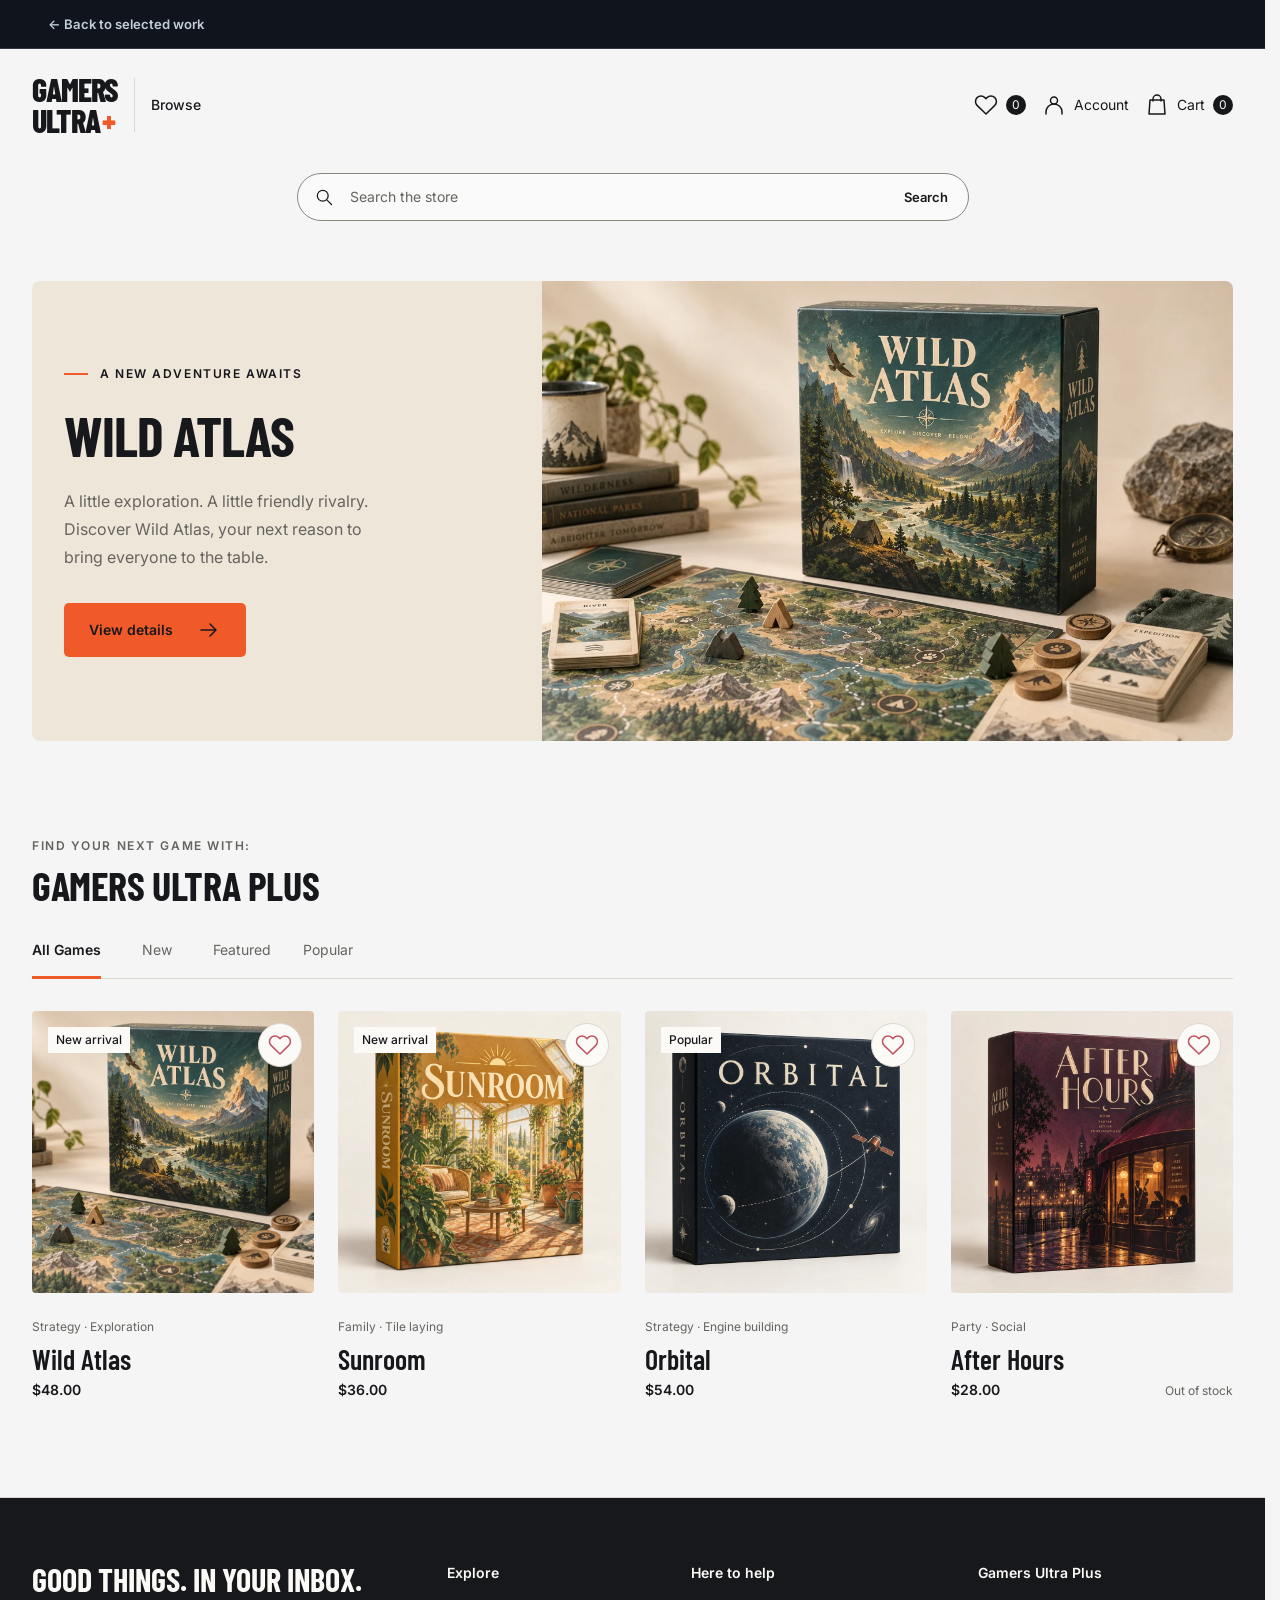
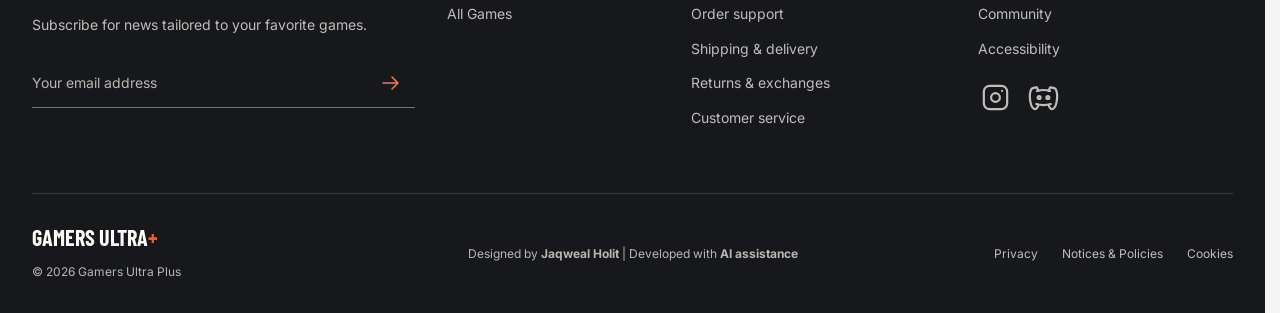
==== commit 96450215: "v4.3.1 Update Added and refining mobile support and responsiveness and continuing to expand projects" ====
--- a/page/gup/index.html
+++ b/page/gup/index.html
@@ -46,9 +46,6 @@
       <symbol id="i-heart" viewBox="0 0 24 24">
         <path d="M20.8 4.6a5.5 5.5 0 0 0-7.8 0L12 5.7l-1.1-1.1a5.5 5.5 0 0 0-7.8 7.8L12 21l8.8-8.6a5.5 5.5 0 0 0 0-7.8Z"/>
       </symbol>
-      <symbol id="i-menu" viewBox="0 0 24 24">
-        <path d="M4 6h16M4 12h16M4 18h16"/>
-      </symbol>
       <symbol id="i-person" viewBox="0 0 24 24">
         <circle cx="12" cy="7.5" r="3.5"/>
         <path d="M4 21v-2a8 8 0 0 1 16 0v2"/>
@@ -82,9 +79,6 @@
           <a class="wordmark" href="./" aria-label="Gamers Ultra Plus home"> <span>GAMERS</span> <span>ULTRA<span class="brand-plus">+</span></span> </a>
           <nav class="primary-nav" aria-label="Primary navigation">
             <a href="browse/">Browse</a>
-            <a href="browse/?collection=new">New Arrivals</a>
-            <a href="browse/?collection=popular">Popular Games</a>
-            <a href="browse/?collection=featured">Recommendations</a>
           </nav>
         </div>
         <div class="header-actions">
@@ -112,7 +106,7 @@
             <span class="cart-count" id="cart-count">0</span>
           </button>
           <button
-            class="header-action mobile-menu-toggle"
+            class="mobile-menu-access sr-only"
             id="open-mobile-menu"
             type="button"
             aria-label="Open menu"
@@ -120,7 +114,7 @@
             aria-controls="mobile-menu"
             aria-expanded="false"
           >
-            <svg class="icon" aria-hidden="true"><use href="#i-menu"/></svg>
+            Open navigation menu
           </button>
         </div>
       </div>
@@ -155,10 +149,8 @@
         </button>
       </div>
       <nav class="mobile-menu-nav" aria-label="Mobile navigation">
+        <a class="mobile-menu-link" href="./" aria-current="page">Home</a>
         <a class="mobile-menu-link" href="browse/">Browse</a>
-        <button class="mobile-menu-link" type="button" disabled aria-label="New Arrivals, coming soon">New Arrivals</button>
-        <button class="mobile-menu-link" type="button" disabled aria-label="Popular Games, coming soon">Popular Games</button>
-        <button class="mobile-menu-link" type="button" disabled aria-label="Recommendations, coming soon">Recommendations</button>
         <button class="mobile-menu-link" type="button" data-menu-account>Account</button>
       </nav>
     </dialog>
@@ -247,9 +239,6 @@
           <div class="footer-column">
             <h3>Explore</h3>
             <a href="browse/">All Games</a>
-            <a href="browse/?collection=new">New arrivals</a>
-            <a href="browse/?collection=popular">Popular Games</a>
-            <a href="browse/?collection=featured">Our picks</a>
           </div>
           <div class="footer-column">
             <h3>Here to help</h3>
--- a/page/gup/assets/css/base.css
+++ b/page/gup/assets/css/base.css
@@ -181,7 +181,7 @@
   opacity: 1;
 }
 
-@media (max-width: 1200px) {
+@media (max-width: 1366px) {
   .page-width {
     width: calc(100% - 64px);
   }
--- a/page/gup/assets/css/header.css
+++ b/page/gup/assets/css/header.css
@@ -156,9 +156,9 @@
   }
 }
 
-@media (min-width: 1080px) and (max-width: 1250px) {
+@media (min-width: 1080px) and (max-width: 1366px) {
   .header-main {
-    gap: 24px;
+    gap: 32px;
   }
 
   .primary-nav {
@@ -176,18 +176,7 @@
   }
 }
 
-@media (max-width: 1200px) {
-  .header-main {
-    gap: 32px;
-  }
-
-  .primary-nav {
-    margin-left: 16px;
-    padding-left: 16px;
-  }
-}
-
-.mobile-menu-toggle {
+.mobile-menu-access {
   display: none;
 }
 
@@ -271,7 +260,7 @@
 }
 
 .mobile-menu-link:not(:disabled):active,
-.mobile-menu-link.is-activated {
+.mobile-menu-link.is-touch-pressed {
   background: var(--orange);
   color: var(--ink);
 }
@@ -345,7 +334,29 @@
     padding: 0;
   }
 
-  .mobile-menu-toggle {
-    display: flex;
-  }
-}
+  .mobile-menu-access {
+    display: block;
+  }
+
+  .mobile-menu-access:focus-visible {
+    position: static !important;
+    width: auto !important;
+    height: auto !important;
+    margin: 0 !important;
+    padding: 8px !important;
+    overflow: visible !important;
+    clip-path: none !important;
+    white-space: normal !important;
+  }
+
+  .site-header,
+  main,
+  .mobile-menu .close-button {
+    touch-action: pan-y pinch-zoom;
+  }
+
+  .mobile-menu .close-button.is-touch-pressed {
+    background: var(--orange);
+    color: var(--ink);
+  }
+}
--- a/page/gup/assets/css/footer.css
+++ b/page/gup/assets/css/footer.css
@@ -182,7 +182,7 @@
   color: #f4774b;
 }
 
-@media (max-width: 1200px) {
+@media (max-width: 1366px) {
   .footer-main {
     gap: 32px;
     grid-template-columns: 1.8fr 1fr 1.2fr 1.2fr;
--- a/page/gup/assets/css/home.css
+++ b/page/gup/assets/css/home.css
@@ -78,13 +78,13 @@
   }
 }
 
-@media (min-width: 1600px) {
+@media (min-width: 1367px) {
   .hero {
     min-height: 512px;
   }
 }
 
-@media (max-width: 1200px) {
+@media (max-width: 1366px) {
   .hero-copy {
     padding-left: 32px;
   }
--- a/assets/css/shared/project-navigation.css
+++ b/assets/css/shared/project-navigation.css
@@ -41,7 +41,7 @@
   outline-offset: 5px;
 }
 
-@media (max-width: 760px) {
+@media (max-width: 767px) {
   .project-navigation__inner {
     width: min(100% - 38px, 1440px);
   }
